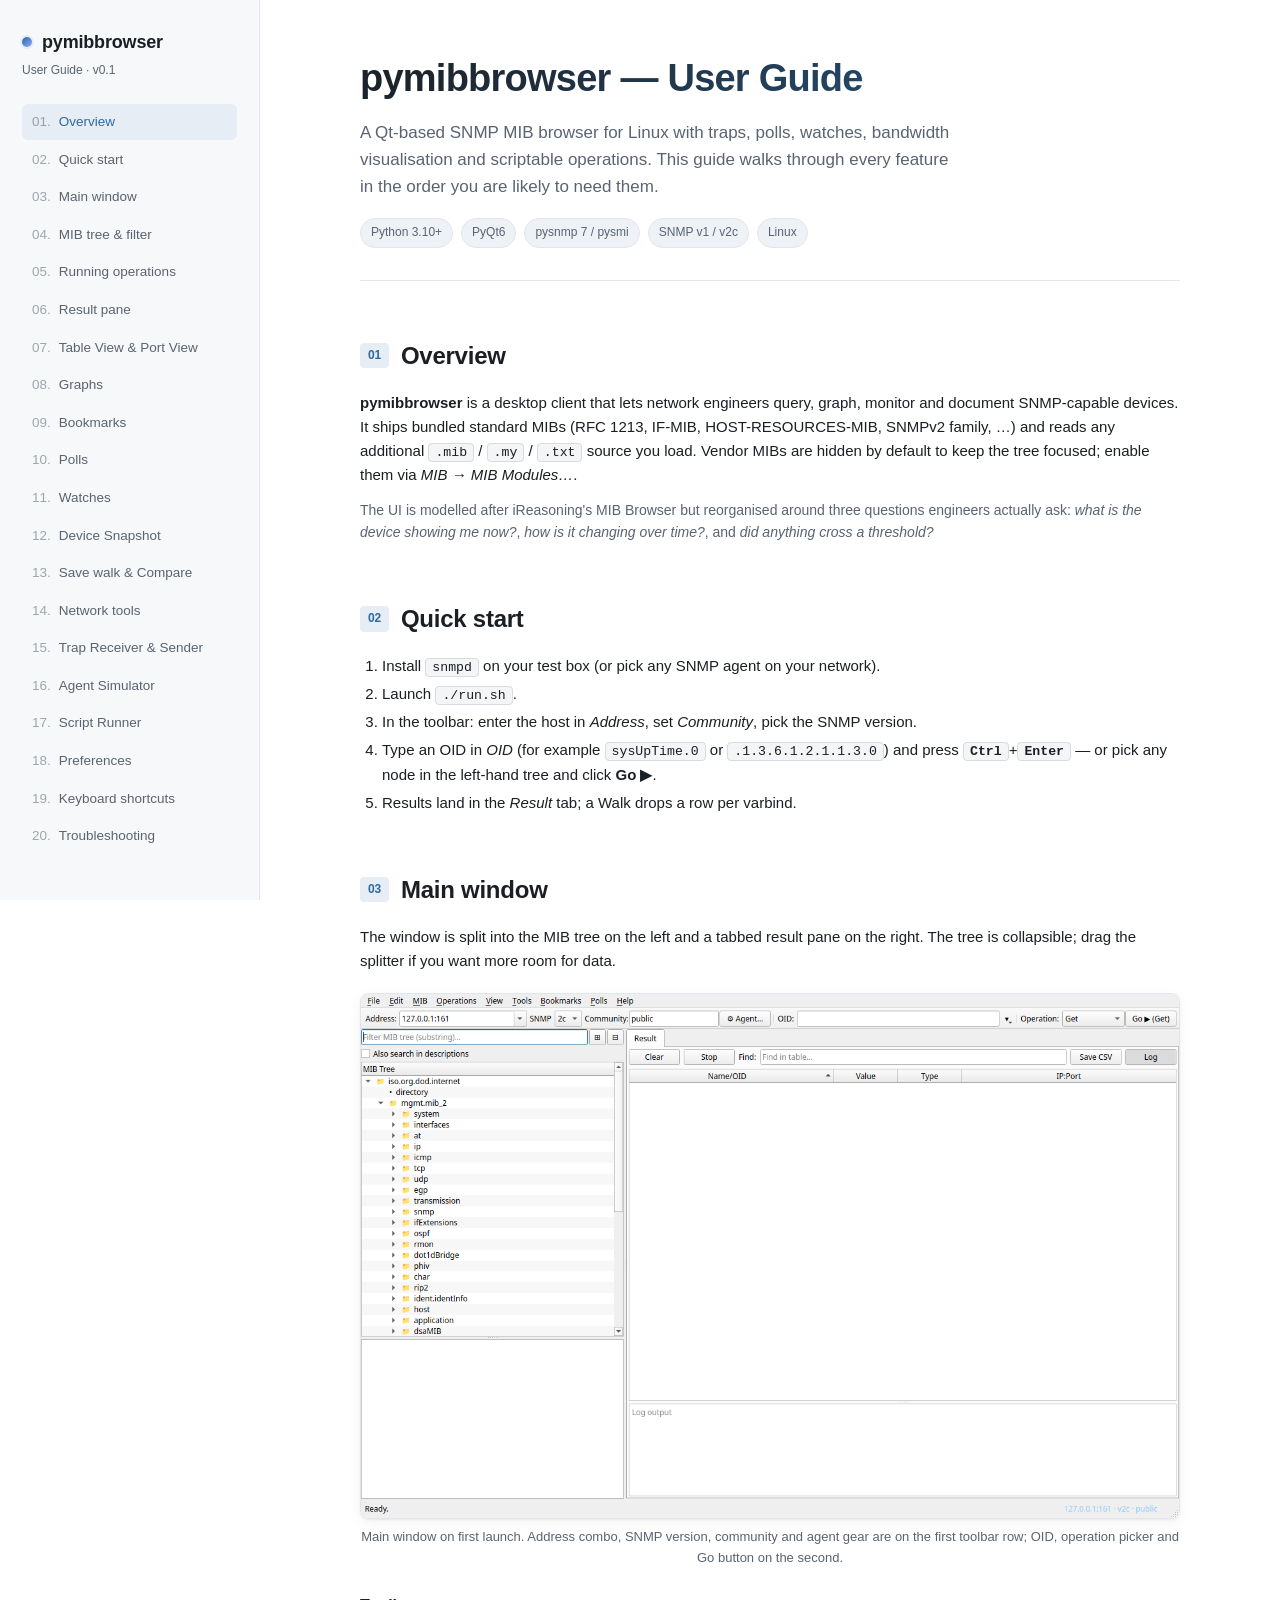
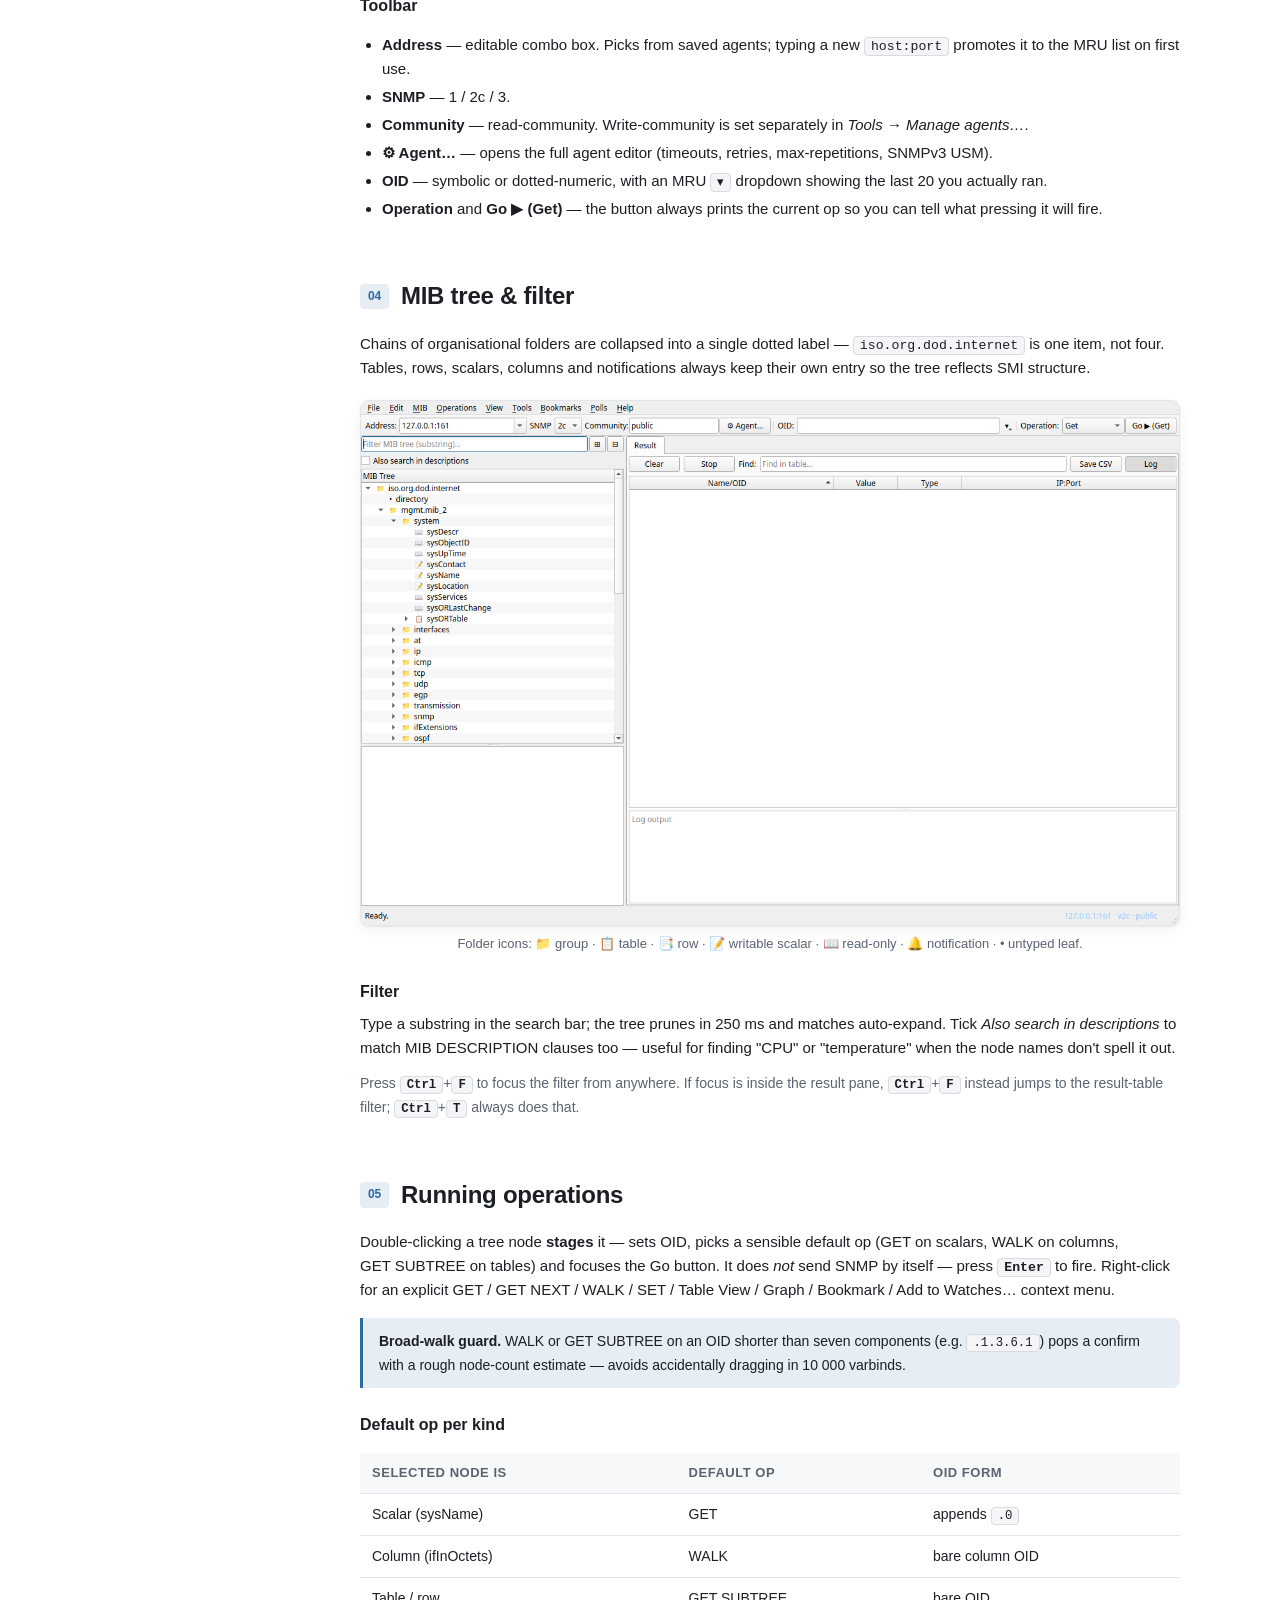
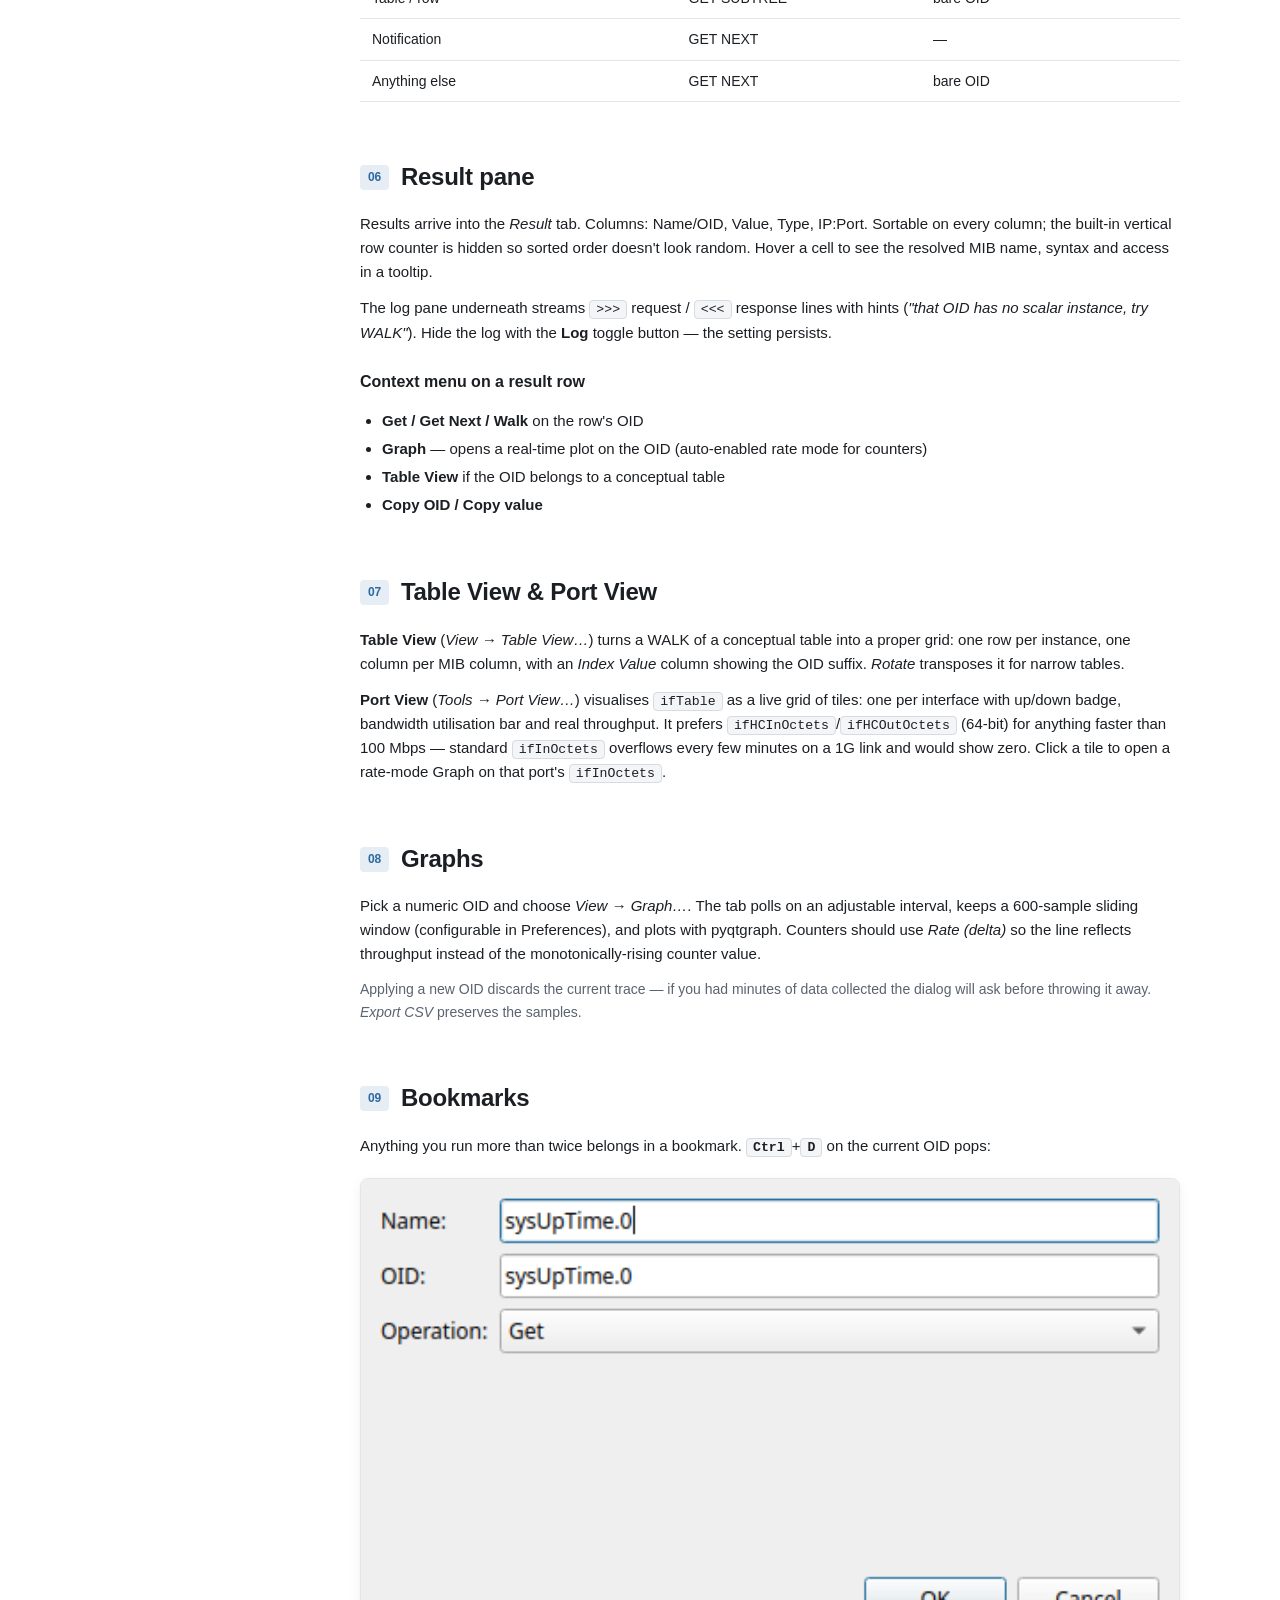
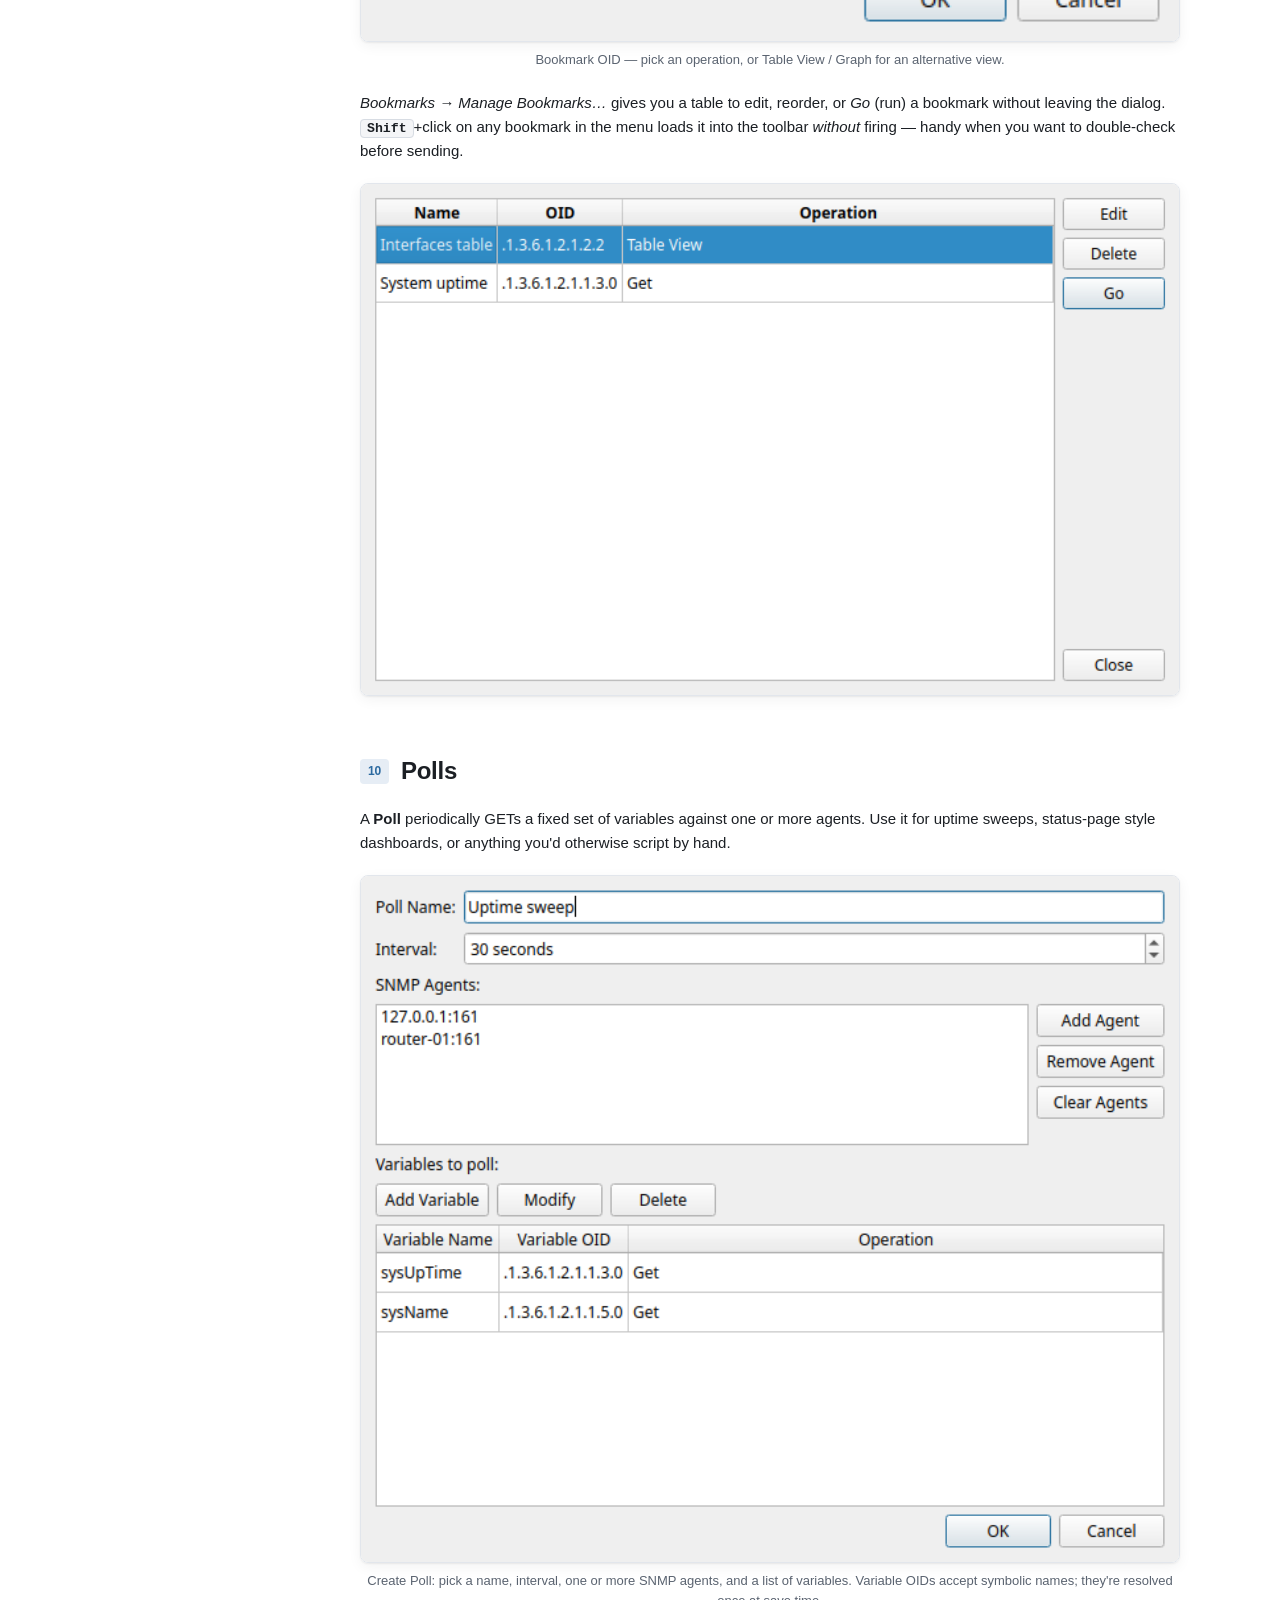
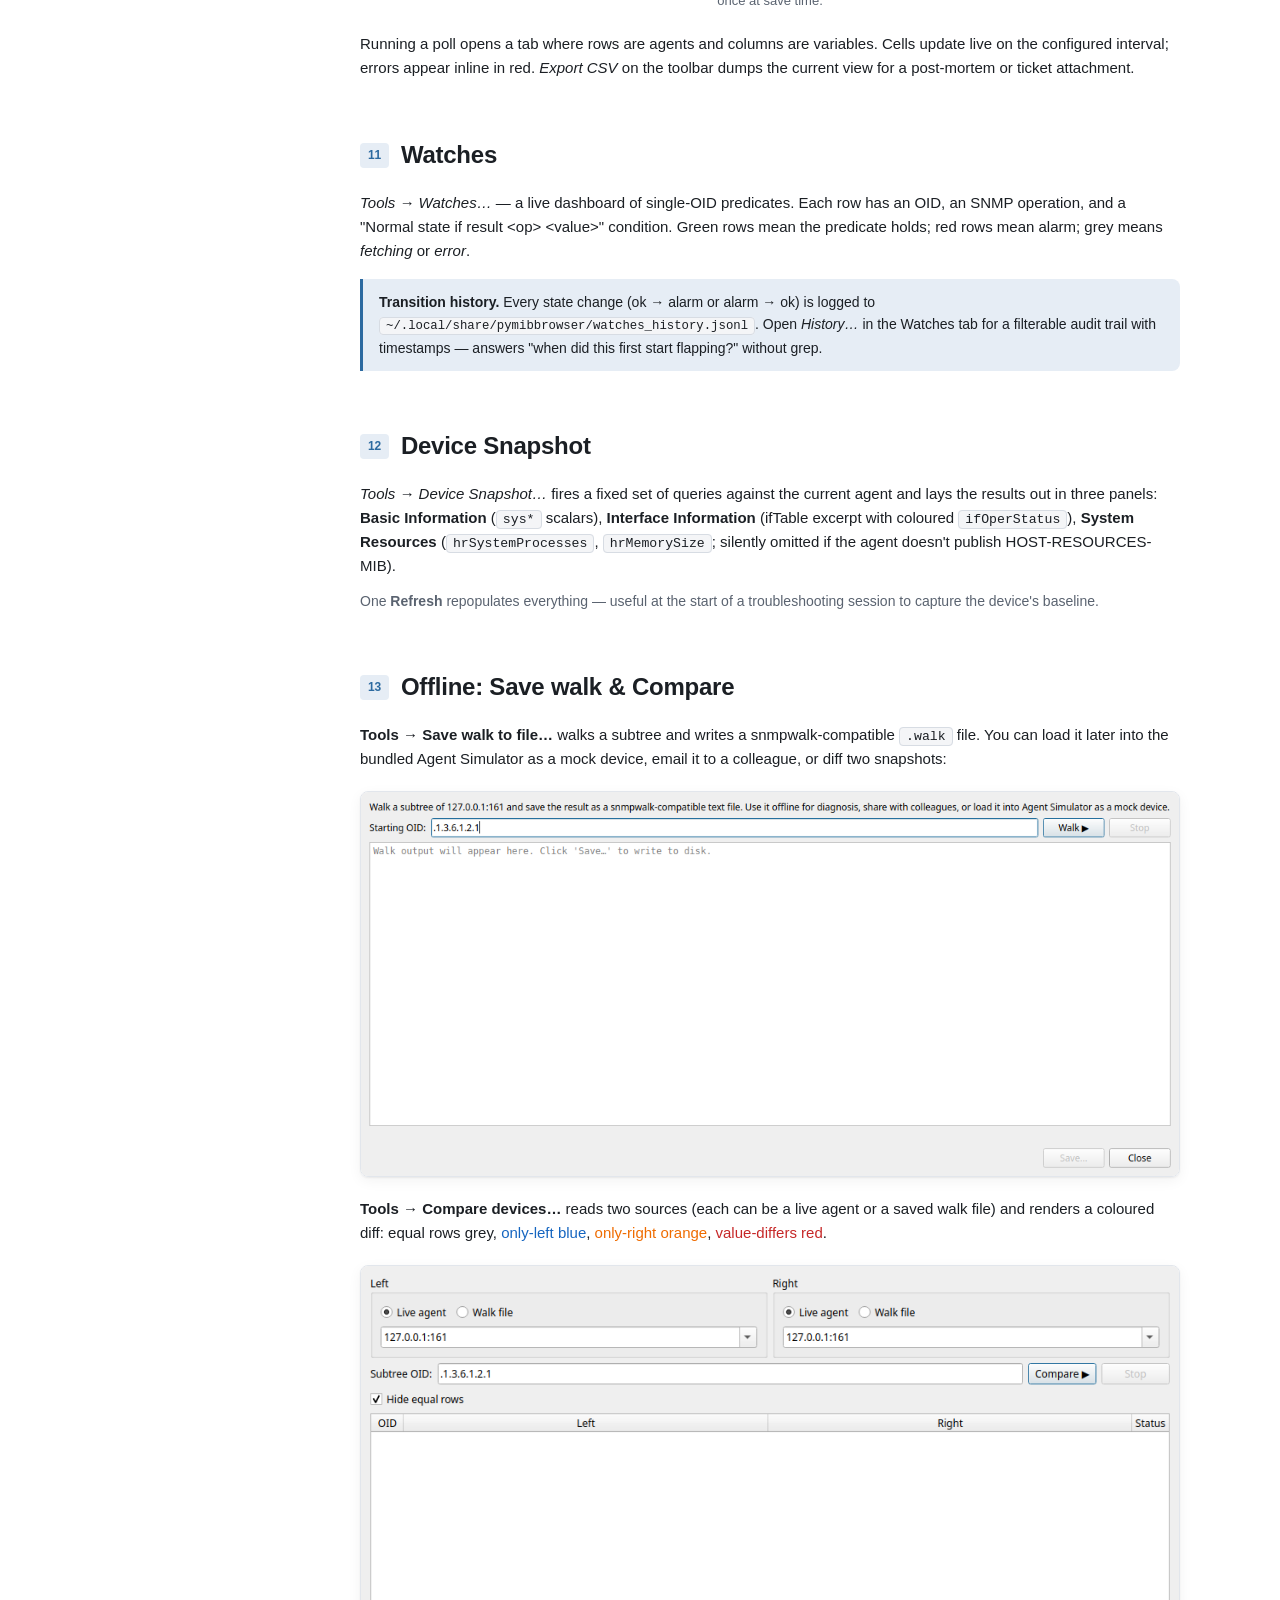
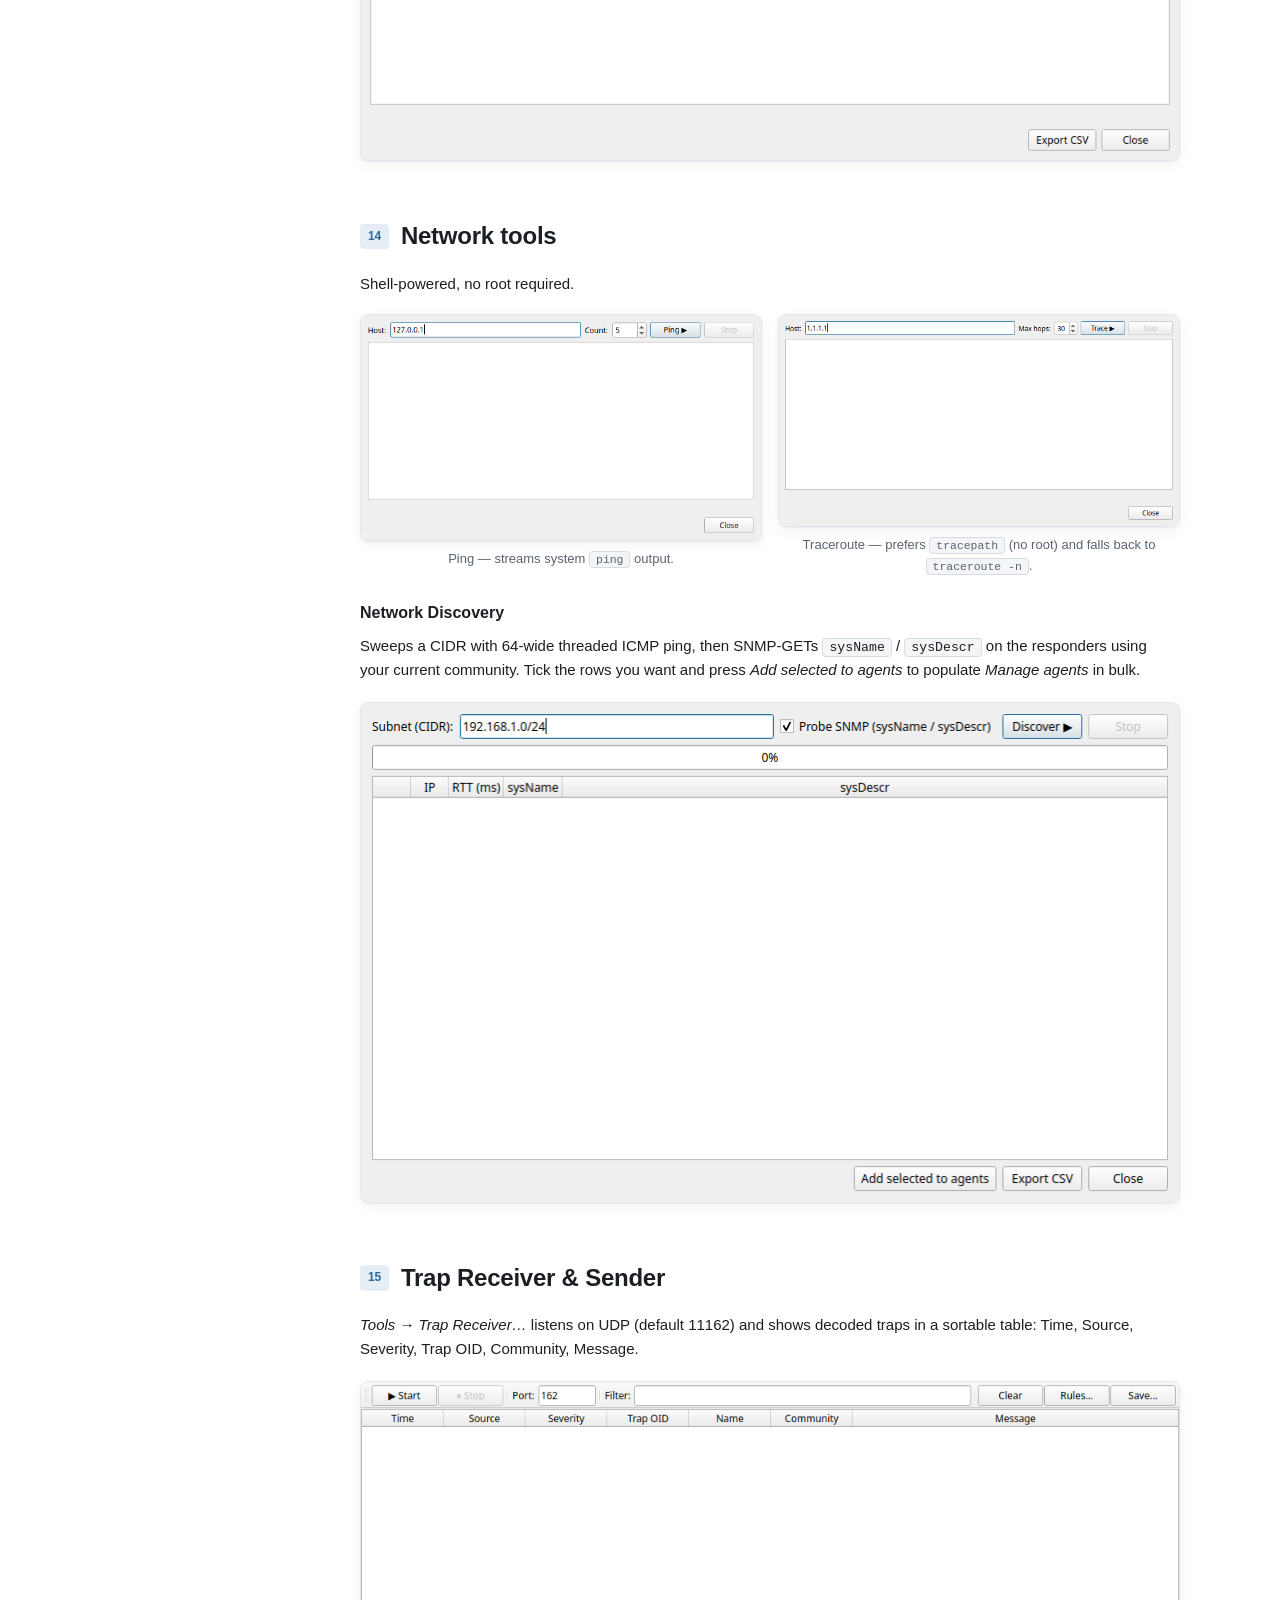
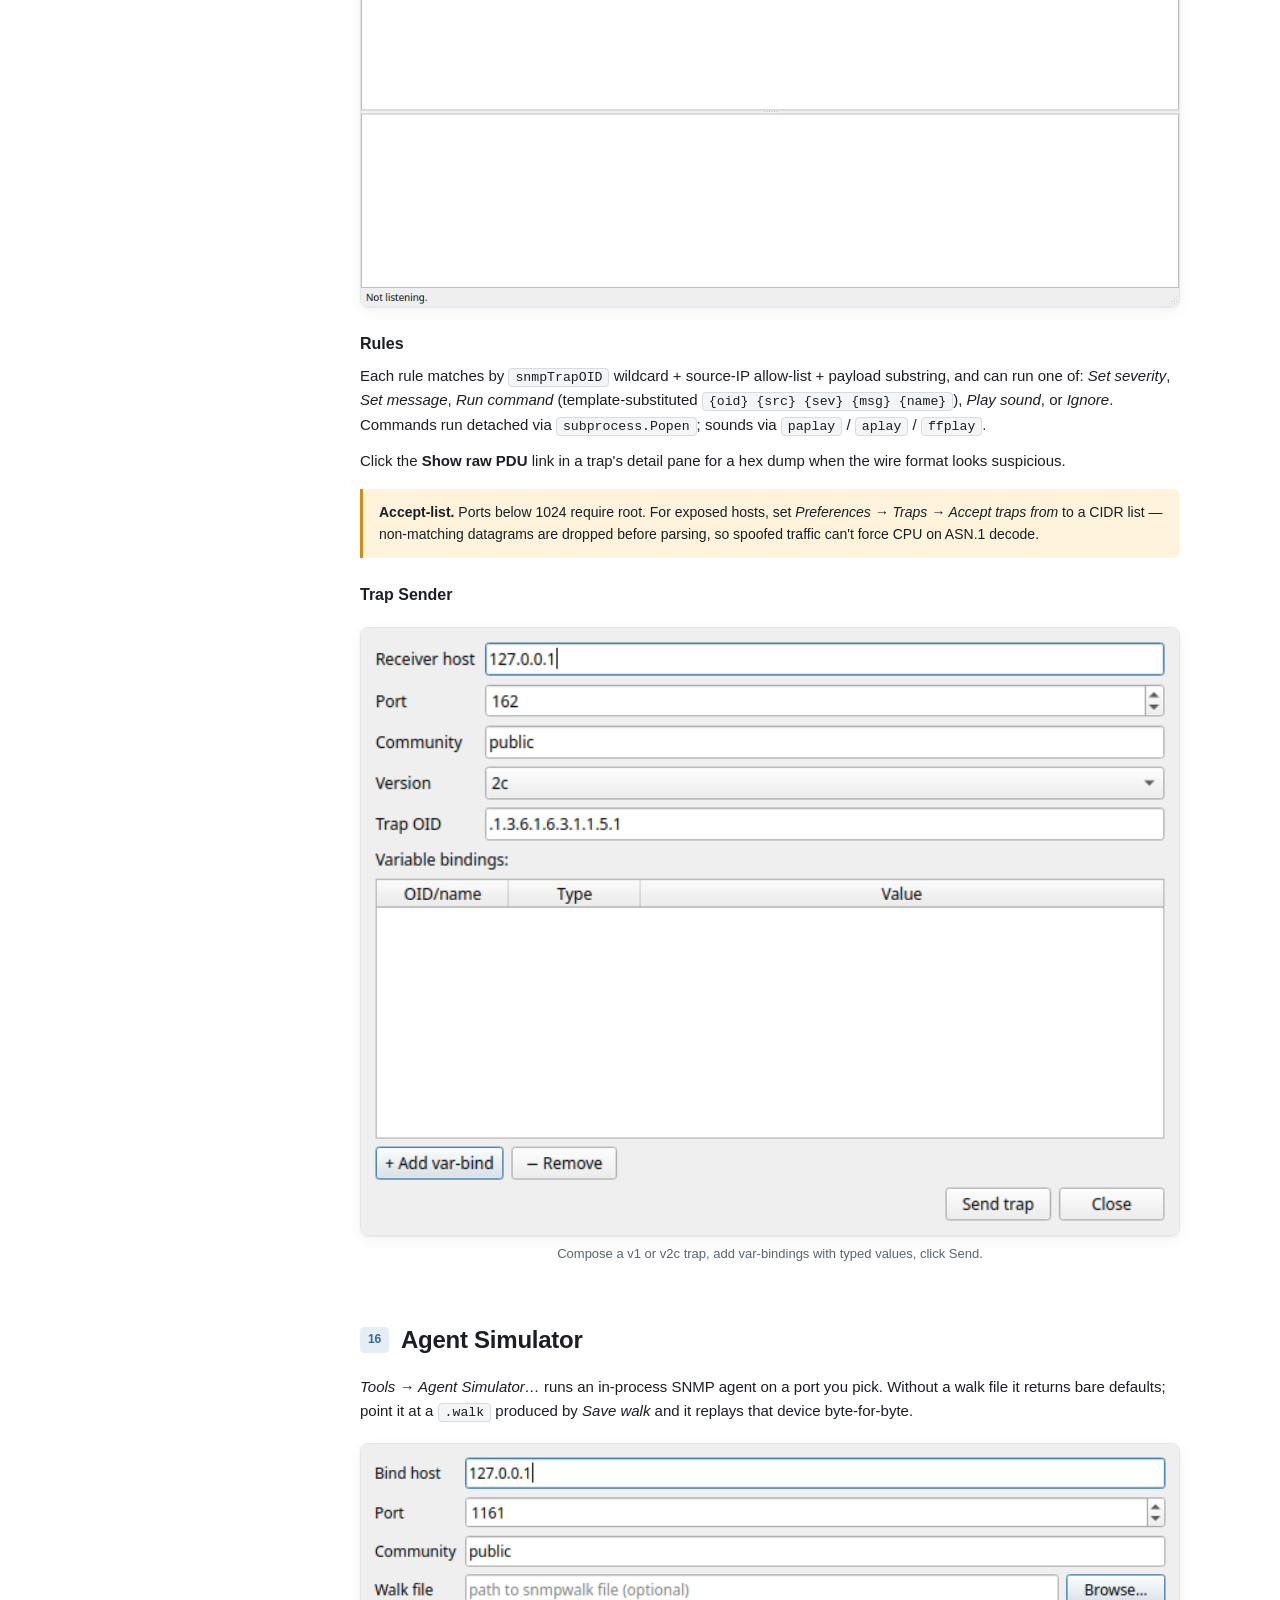
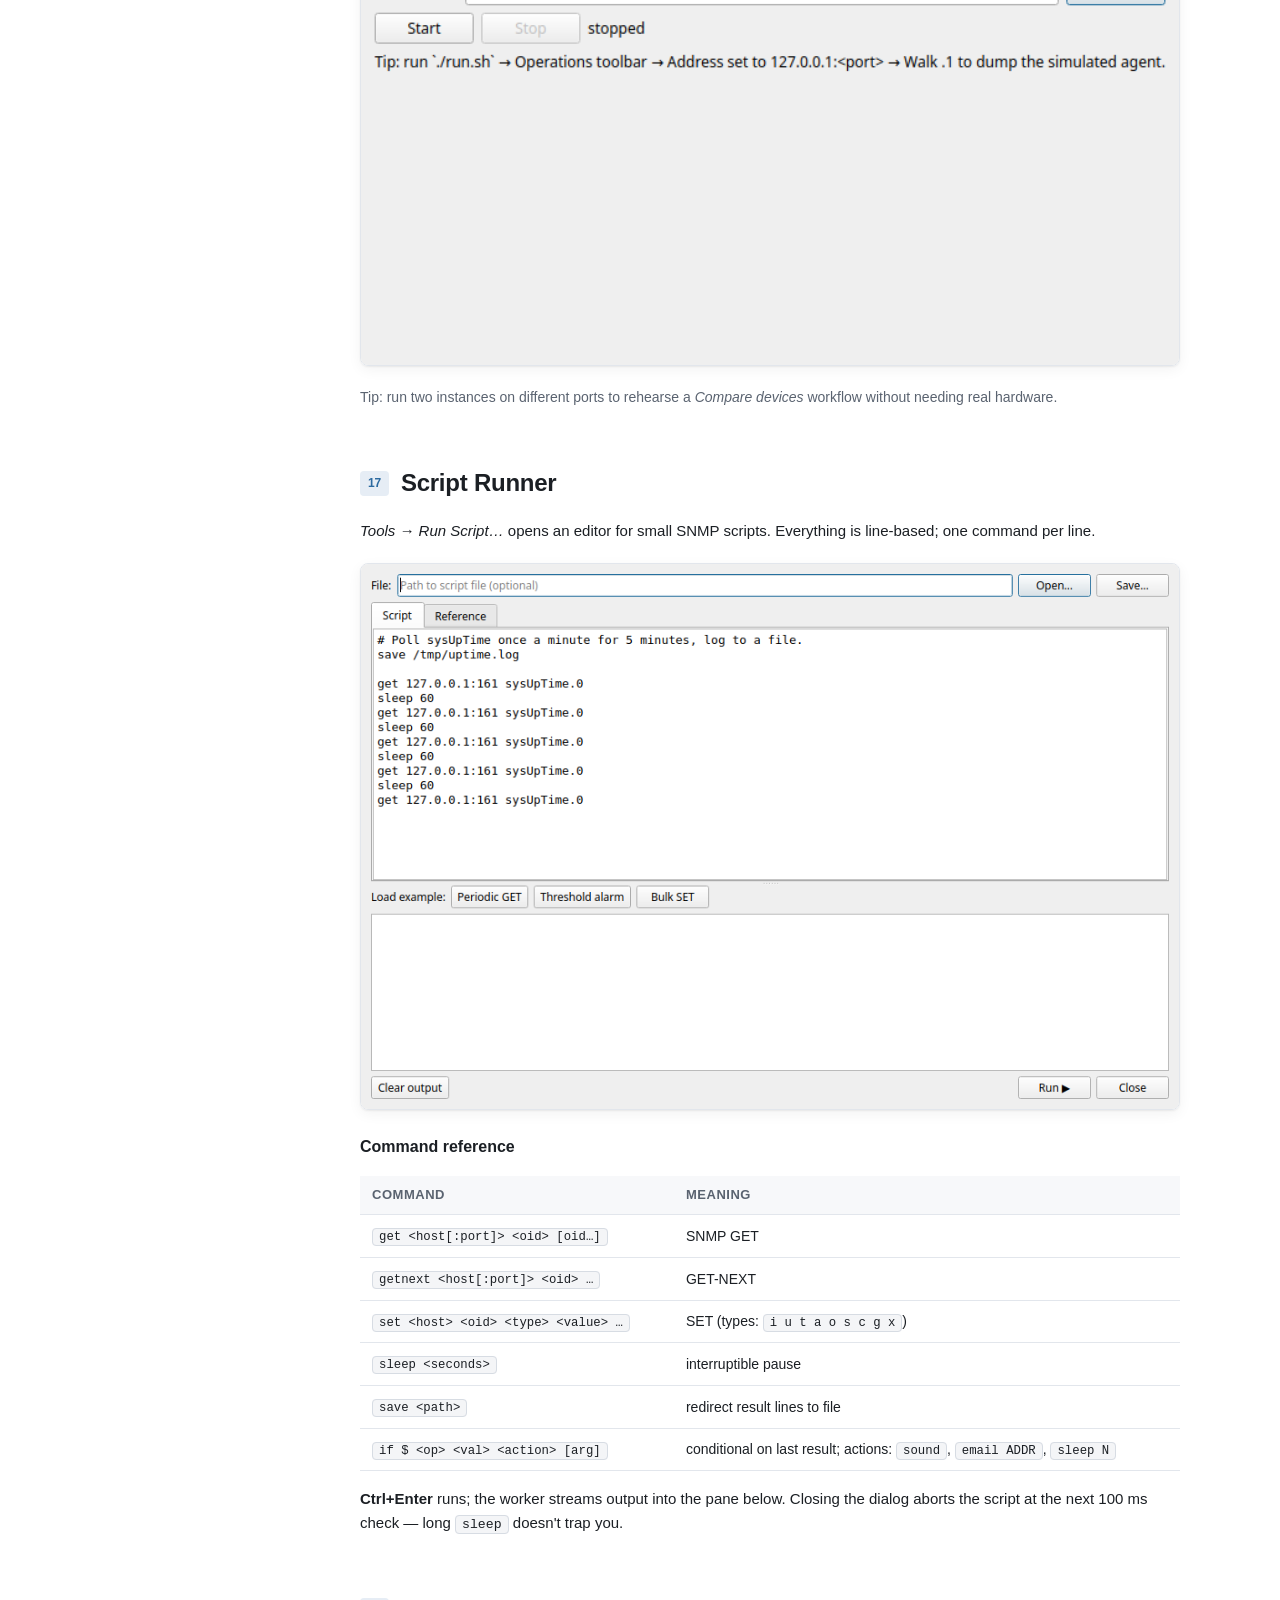
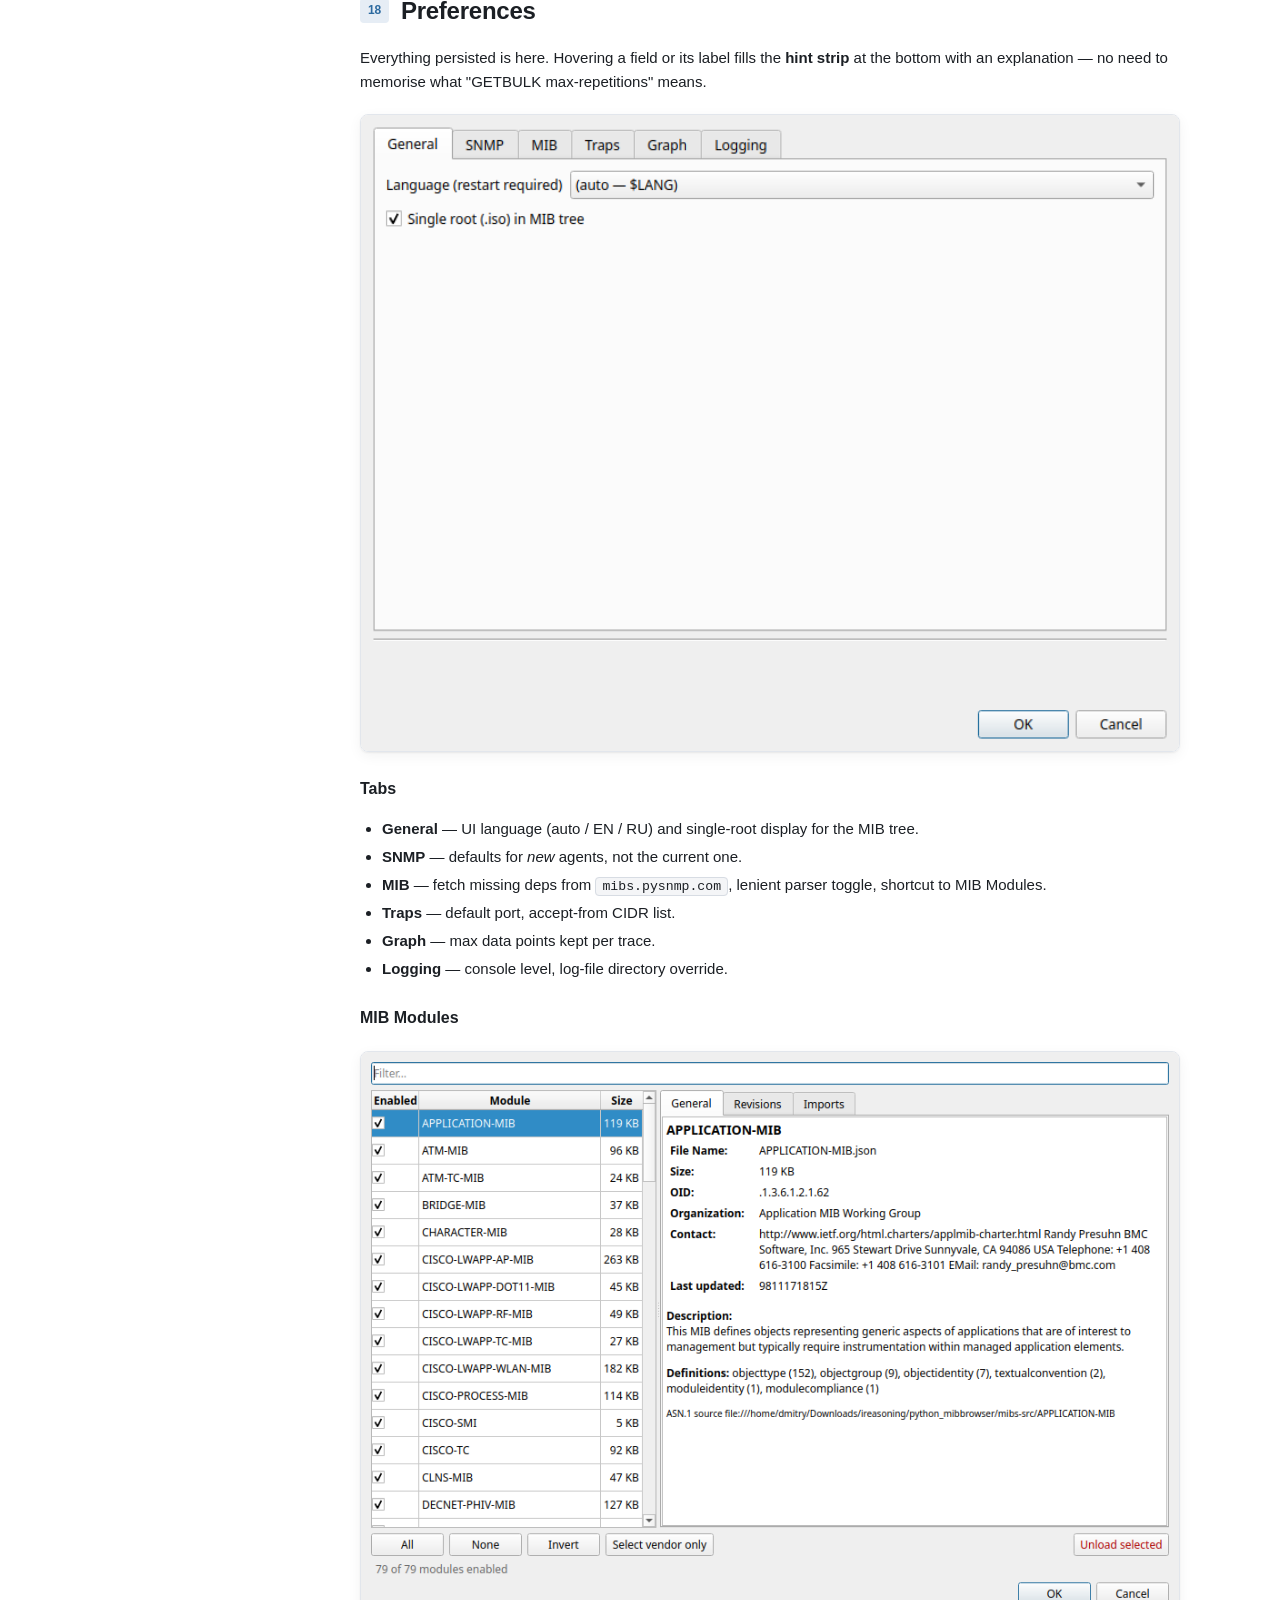
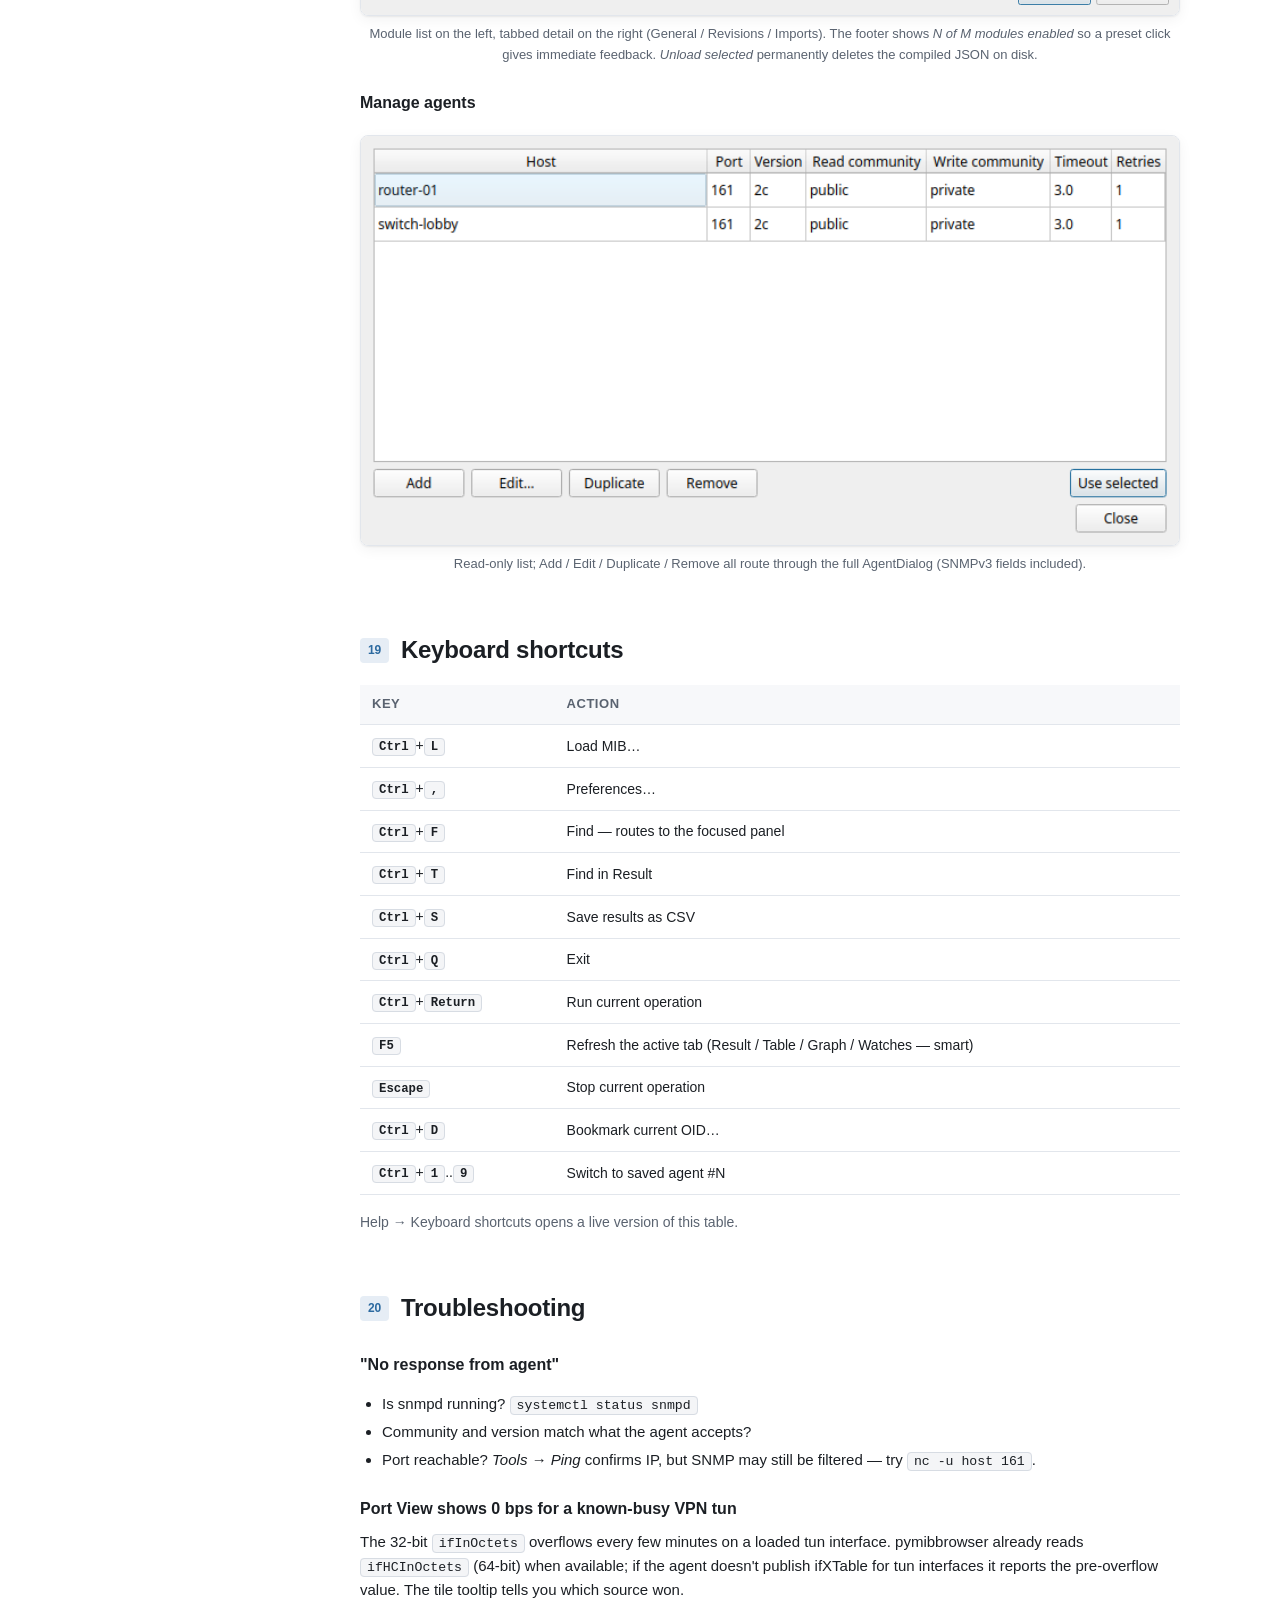
==== docs/guide/index.html @ 85155b5b "docs: HTML user guide with auto-captured screenshots A single-page guide at docs/guide/index.html co" ====
<!DOCTYPE html>
<html lang="en">
<head>
  <meta charset="utf-8">
  <meta name="viewport" content="width=device-width, initial-scale=1">
  <title>pymibbrowser — User Guide</title>
  <link rel="stylesheet" href="style.css">
</head>
<body>
<div class="layout">

<aside class="nav">
  <div class="brand"><span class="dot"></span> pymibbrowser</div>
  <div class="version">User Guide · v0.1</div>
  <ol>
    <li><a href="#overview">Overview</a></li>
    <li><a href="#quickstart">Quick start</a></li>
    <li><a href="#mainwindow">Main window</a></li>
    <li><a href="#mibtree">MIB tree &amp; filter</a></li>
    <li><a href="#operations">Running operations</a></li>
    <li><a href="#result">Result pane</a></li>
    <li><a href="#tableview">Table View &amp; Port View</a></li>
    <li><a href="#graph">Graphs</a></li>
    <li><a href="#bookmarks">Bookmarks</a></li>
    <li><a href="#polls">Polls</a></li>
    <li><a href="#watches">Watches</a></li>
    <li><a href="#snapshot">Device Snapshot</a></li>
    <li><a href="#offline">Save walk &amp; Compare</a></li>
    <li><a href="#network">Network tools</a></li>
    <li><a href="#traps">Trap Receiver &amp; Sender</a></li>
    <li><a href="#simulator">Agent Simulator</a></li>
    <li><a href="#scripts">Script Runner</a></li>
    <li><a href="#prefs">Preferences</a></li>
    <li><a href="#shortcuts">Keyboard shortcuts</a></li>
    <li><a href="#troubleshooting">Troubleshooting</a></li>
  </ol>
</aside>

<main>

<header class="hero">
  <h1>pymibbrowser — User Guide</h1>
  <p class="lead">
    A Qt-based SNMP MIB browser for Linux with traps, polls, watches,
    bandwidth visualisation and scriptable operations. This guide walks
    through every feature in the order you are likely to need them.
  </p>
  <div class="badges">
    <span class="badge">Python 3.10+</span>
    <span class="badge">PyQt6</span>
    <span class="badge">pysnmp 7 / pysmi</span>
    <span class="badge">SNMP v1 / v2c</span>
    <span class="badge">Linux</span>
  </div>
</header>

<!-- ================================================================= -->
<section id="overview">
  <h2><span class="num">01</span> Overview</h2>
  <p>
    <strong>pymibbrowser</strong> is a desktop client that lets network
    engineers query, graph, monitor and document SNMP-capable devices.
    It ships bundled standard MIBs (RFC 1213, IF-MIB, HOST-RESOURCES-MIB,
    SNMPv2 family, &hellip;) and reads any additional
    <code>.mib</code> / <code>.my</code> / <code>.txt</code> source you
    load. Vendor MIBs are hidden by default to keep the tree focused;
    enable them via <em>MIB → MIB Modules&hellip;</em>.
  </p>
  <p class="note">
    The UI is modelled after iReasoning's MIB Browser but reorganised
    around three questions engineers actually ask: <em>what is the
    device showing me now?</em>, <em>how is it changing over time?</em>,
    and <em>did anything cross a threshold?</em>
  </p>
</section>

<!-- ================================================================= -->
<section id="quickstart">
  <h2><span class="num">02</span> Quick start</h2>
  <ol class="steps">
    <li>Install <code>snmpd</code> on your test box (or pick any SNMP
        agent on your network).</li>
    <li>Launch <code>./run.sh</code>.</li>
    <li>In the toolbar: enter the host in <em>Address</em>, set
        <em>Community</em>, pick the SNMP version.</li>
    <li>Type an OID in <em>OID</em> (for example
        <code>sysUpTime.0</code> or <code>.1.3.6.1.2.1.1.3.0</code>)
        and press <kbd>Ctrl</kbd>+<kbd>Enter</kbd> — or pick any node
        in the left-hand tree and click <strong>Go&nbsp;▶</strong>.</li>
    <li>Results land in the <em>Result</em> tab; a Walk drops a row
        per varbind.</li>
  </ol>
</section>

<!-- ================================================================= -->
<section id="mainwindow">
  <h2><span class="num">03</span> Main window</h2>
  <p>
    The window is split into the MIB tree on the left and a tabbed
    result pane on the right. The tree is collapsible; drag the
    splitter if you want more room for data.
  </p>
  <figure>
    <img src="screenshots/main_window.png"
         alt="Main window with toolbar, MIB tree, and result tab">
    <figcaption>Main window on first launch. Address combo, SNMP
      version, community and agent gear are on the first toolbar row;
      OID, operation picker and Go button on the second.</figcaption>
  </figure>
  <h3>Toolbar</h3>
  <ul>
    <li><strong>Address</strong> — editable combo box. Picks from
      saved agents; typing a new <code>host:port</code> promotes it to
      the MRU list on first use.</li>
    <li><strong>SNMP</strong> — 1 / 2c / 3.</li>
    <li><strong>Community</strong> — read-community. Write-community
      is set separately in <em>Tools → Manage agents&hellip;</em>.</li>
    <li><strong>⚙&nbsp;Agent&hellip;</strong> — opens the full agent
      editor (timeouts, retries, max-repetitions, SNMPv3 USM).</li>
    <li><strong>OID</strong> — symbolic or dotted-numeric, with an
      MRU <code>▾</code> dropdown showing the last 20 you actually
      ran.</li>
    <li><strong>Operation</strong> and <strong>Go&nbsp;▶&nbsp;(Get)</strong> —
      the button always prints the current op so you can tell what
      pressing it will fire.</li>
  </ul>
</section>

<!-- ================================================================= -->
<section id="mibtree">
  <h2><span class="num">04</span> MIB tree &amp; filter</h2>
  <p>
    Chains of organisational folders are collapsed into a single
    dotted label — <code>iso.org.dod.internet</code> is one item, not
    four. Tables, rows, scalars, columns and notifications always keep
    their own entry so the tree reflects SMI structure.
  </p>
  <figure>
    <img src="screenshots/main_window_expanded.png"
         alt="MIB tree expanded to the system subtree">
    <figcaption>Folder icons: 📁 group · 📋 table · 📑 row ·
      📝 writable scalar · 📖 read-only · 🔔 notification ·
      • untyped leaf.</figcaption>
  </figure>
  <h3>Filter</h3>
  <p>
    Type a substring in the search bar; the tree prunes in 250&nbsp;ms
    and matches auto-expand. Tick <em>Also search in descriptions</em>
    to match MIB DESCRIPTION clauses too — useful for finding "CPU" or
    "temperature" when the node names don't spell it out.
  </p>
  <p class="note">
    Press <kbd>Ctrl</kbd>+<kbd>F</kbd> to focus the filter from
    anywhere. If focus is inside the result pane, <kbd>Ctrl</kbd>+<kbd>F</kbd>
    instead jumps to the result-table filter; <kbd>Ctrl</kbd>+<kbd>T</kbd>
    always does that.
  </p>
</section>

<!-- ================================================================= -->
<section id="operations">
  <h2><span class="num">05</span> Running operations</h2>
  <p>
    Double-clicking a tree node <strong>stages</strong> it — sets OID,
    picks a sensible default op (GET on scalars, WALK on columns,
    GET&nbsp;SUBTREE on tables) and focuses the Go button. It does
    <em>not</em> send SNMP by itself — press <kbd>Enter</kbd> to fire.
    Right-click for an explicit GET / GET NEXT / WALK / SET / Table
    View / Graph / Bookmark / Add to Watches&hellip; context menu.
  </p>
  <div class="callout">
    <strong>Broad-walk guard.</strong> WALK or GET SUBTREE on an OID
    shorter than seven components (e.g. <code>.1.3.6.1</code>) pops a
    confirm with a rough node-count estimate — avoids accidentally
    dragging in 10&nbsp;000 varbinds.
  </div>
  <h3>Default op per kind</h3>
  <table>
    <tr><th>Selected node is</th><th>Default op</th><th>OID form</th></tr>
    <tr><td>Scalar (sysName)</td><td>GET</td><td>appends <code>.0</code></td></tr>
    <tr><td>Column (ifInOctets)</td><td>WALK</td><td>bare column OID</td></tr>
    <tr><td>Table / row</td><td>GET&nbsp;SUBTREE</td><td>bare OID</td></tr>
    <tr><td>Notification</td><td>GET&nbsp;NEXT</td><td>&mdash;</td></tr>
    <tr><td>Anything else</td><td>GET&nbsp;NEXT</td><td>bare OID</td></tr>
  </table>
</section>

<!-- ================================================================= -->
<section id="result">
  <h2><span class="num">06</span> Result pane</h2>
  <p>
    Results arrive into the <em>Result</em> tab. Columns: Name/OID,
    Value, Type, IP:Port. Sortable on every column; the built-in
    vertical row counter is hidden so sorted order doesn't look
    random. Hover a cell to see the resolved MIB name, syntax and
    access in a tooltip.
  </p>
  <p>
    The log pane underneath streams <code>&gt;&gt;&gt;</code> request /
    <code>&lt;&lt;&lt;</code> response lines with hints
    (<em>"that OID has no scalar instance, try WALK"</em>). Hide the
    log with the <strong>Log</strong> toggle button — the setting
    persists.
  </p>
  <h3>Context menu on a result row</h3>
  <ul>
    <li><strong>Get / Get Next / Walk</strong> on the row's OID</li>
    <li><strong>Graph</strong> — opens a real-time plot on the OID
      (auto-enabled rate mode for counters)</li>
    <li><strong>Table View</strong> if the OID belongs to a conceptual
      table</li>
    <li><strong>Copy OID / Copy value</strong></li>
  </ul>
</section>

<!-- ================================================================= -->
<section id="tableview">
  <h2><span class="num">07</span> Table View &amp; Port View</h2>
  <p>
    <strong>Table View</strong> (<em>View → Table View…</em>) turns a
    WALK of a conceptual table into a proper grid: one row per
    instance, one column per MIB column, with an <em>Index Value</em>
    column showing the OID suffix. <em>Rotate</em> transposes it for
    narrow tables.
  </p>
  <p>
    <strong>Port View</strong> (<em>Tools → Port View…</em>) visualises
    <code>ifTable</code> as a live grid of tiles: one per interface
    with up/down badge, bandwidth utilisation bar and real throughput.
    It prefers <code>ifHCInOctets</code>/<code>ifHCOutOctets</code>
    (64-bit) for anything faster than 100 Mbps — standard
    <code>ifInOctets</code> overflows every few minutes on a 1G link
    and would show zero. Click a tile to open a rate-mode Graph on that
    port's <code>ifInOctets</code>.
  </p>
</section>

<!-- ================================================================= -->
<section id="graph">
  <h2><span class="num">08</span> Graphs</h2>
  <p>
    Pick a numeric OID and choose <em>View → Graph…</em>. The tab
    polls on an adjustable interval, keeps a 600-sample sliding
    window (configurable in Preferences), and plots with pyqtgraph.
    Counters should use <em>Rate (delta)</em> so the line reflects
    throughput instead of the monotonically-rising counter value.
  </p>
  <p class="note">
    Applying a new OID discards the current trace — if you had
    minutes of data collected the dialog will ask before throwing it
    away. <em>Export CSV</em> preserves the samples.
  </p>
</section>

<!-- ================================================================= -->
<section id="bookmarks">
  <h2><span class="num">09</span> Bookmarks</h2>
  <p>
    Anything you run more than twice belongs in a bookmark.
    <kbd>Ctrl</kbd>+<kbd>D</kbd> on the current OID pops:
  </p>
  <figure>
    <img src="screenshots/bookmark_dialog.png"
         alt="Bookmark OID dialog with Name, OID, Operation fields">
    <figcaption>Bookmark OID — pick an operation, or Table View /
      Graph for an alternative view.</figcaption>
  </figure>
  <p>
    <em>Bookmarks → Manage Bookmarks…</em> gives you a table to edit,
    reorder, or <em>Go</em> (run) a bookmark without leaving the
    dialog. <kbd>Shift</kbd>+click on any bookmark in the menu loads
    it into the toolbar <em>without</em> firing — handy when you want
    to double-check before sending.
  </p>
  <figure>
    <img src="screenshots/manage_bookmarks.png"
         alt="Manage Bookmarks table with Edit/Delete/Go/Close">
  </figure>
</section>

<!-- ================================================================= -->
<section id="polls">
  <h2><span class="num">10</span> Polls</h2>
  <p>
    A <strong>Poll</strong> periodically GETs a fixed set of variables
    against one or more agents. Use it for uptime sweeps, status-page
    style dashboards, or anything you'd otherwise script by hand.
  </p>
  <figure>
    <img src="screenshots/create_poll.png"
         alt="Create Poll dialog">
    <figcaption>Create Poll: pick a name, interval, one or more SNMP
      agents, and a list of variables. Variable OIDs accept symbolic
      names; they're resolved once at save time.</figcaption>
  </figure>
  <p>
    Running a poll opens a tab where rows are agents and columns are
    variables. Cells update live on the configured interval; errors
    appear inline in red. <em>Export CSV</em> on the toolbar dumps
    the current view for a post-mortem or ticket attachment.
  </p>
</section>

<!-- ================================================================= -->
<section id="watches">
  <h2><span class="num">11</span> Watches</h2>
  <p>
    <em>Tools → Watches…</em> — a live dashboard of single-OID
    predicates. Each row has an OID, an SNMP operation, and a
    "Normal state if result &lt;op&gt; &lt;value&gt;" condition.
    Green rows mean the predicate holds; red rows mean alarm; grey
    means <em>fetching</em> or <em>error</em>.
  </p>
  <div class="callout">
    <strong>Transition history.</strong> Every state change
    (ok&nbsp;→&nbsp;alarm or alarm&nbsp;→&nbsp;ok) is logged to
    <code>~/.local/share/pymibbrowser/watches_history.jsonl</code>.
    Open <em>History…</em> in the Watches tab for a filterable audit
    trail with timestamps — answers "when did this first start
    flapping?" without grep.
  </div>
</section>

<!-- ================================================================= -->
<section id="snapshot">
  <h2><span class="num">12</span> Device Snapshot</h2>
  <p>
    <em>Tools → Device Snapshot…</em> fires a fixed set of
    queries against the current agent and lays the results out in
    three panels: <strong>Basic Information</strong> (<code>sys*</code>
    scalars), <strong>Interface Information</strong> (ifTable excerpt
    with coloured <code>ifOperStatus</code>), <strong>System
    Resources</strong> (<code>hrSystemProcesses</code>,
    <code>hrMemorySize</code>; silently omitted if the agent doesn't
    publish HOST-RESOURCES-MIB).
  </p>
  <p class="note">
    One <strong>Refresh</strong> repopulates everything — useful at
    the start of a troubleshooting session to capture the device's
    baseline.
  </p>
</section>

<!-- ================================================================= -->
<section id="offline">
  <h2><span class="num">13</span> Offline: Save walk &amp; Compare</h2>
  <p>
    <strong>Tools → Save walk to file…</strong> walks a subtree and
    writes a snmpwalk-compatible <code>.walk</code> file. You can
    load it later into the bundled Agent Simulator as a mock device,
    email it to a colleague, or diff two snapshots:
  </p>
  <figure>
    <img src="screenshots/save_walk.png"
         alt="Save walk to file dialog">
  </figure>
  <p>
    <strong>Tools → Compare devices…</strong> reads two sources (each
    can be a live agent or a saved walk file) and renders a coloured
    diff: equal rows grey, <span style="color:#1565c0">only-left blue</span>,
    <span style="color:#ef6c00">only-right orange</span>,
    <span style="color:#c62828">value-differs red</span>.
  </p>
  <figure>
    <img src="screenshots/compare_devices.png"
         alt="Compare devices dialog">
  </figure>
</section>

<!-- ================================================================= -->
<section id="network">
  <h2><span class="num">14</span> Network tools</h2>
  <p>Shell-powered, no root required.</p>
  <div class="grid-two">
    <figure>
      <img src="screenshots/ping.png" alt="Ping dialog">
      <figcaption>Ping — streams system <code>ping</code> output.</figcaption>
    </figure>
    <figure>
      <img src="screenshots/traceroute.png" alt="Traceroute dialog">
      <figcaption>Traceroute — prefers <code>tracepath</code> (no root)
        and falls back to <code>traceroute -n</code>.</figcaption>
    </figure>
  </div>
  <h3>Network Discovery</h3>
  <p>
    Sweeps a CIDR with 64-wide threaded ICMP ping, then SNMP-GETs
    <code>sysName</code> / <code>sysDescr</code> on the responders
    using your current community. Tick the rows you want and press
    <em>Add selected to agents</em> to populate <em>Manage agents</em>
    in bulk.
  </p>
  <figure>
    <img src="screenshots/network_discovery.png"
         alt="Network Discovery dialog with live table">
  </figure>
</section>

<!-- ================================================================= -->
<section id="traps">
  <h2><span class="num">15</span> Trap Receiver &amp; Sender</h2>
  <p>
    <em>Tools → Trap Receiver…</em> listens on UDP (default 11162)
    and shows decoded traps in a sortable table: Time, Source,
    Severity, Trap OID, Community, Message.
  </p>
  <figure>
    <img src="screenshots/trap_receiver.png"
         alt="Trap Receiver window">
  </figure>
  <h3>Rules</h3>
  <p>
    Each rule matches by <code>snmpTrapOID</code> wildcard + source-IP
    allow-list + payload substring, and can run one of:
    <em>Set severity</em>, <em>Set message</em>,
    <em>Run command</em> (template-substituted
    <code>{oid}&nbsp;{src}&nbsp;{sev}&nbsp;{msg}&nbsp;{name}</code>),
    <em>Play sound</em>, or <em>Ignore</em>. Commands run detached
    via <code>subprocess.Popen</code>; sounds via
    <code>paplay</code> / <code>aplay</code> / <code>ffplay</code>.
  </p>
  <p>
    Click the <strong>Show raw PDU</strong> link in a trap's detail
    pane for a hex dump when the wire format looks suspicious.
  </p>
  <div class="callout warn">
    <strong>Accept-list.</strong> Ports below 1024 require root.
    For exposed hosts, set <em>Preferences → Traps → Accept traps
    from</em> to a CIDR list — non-matching datagrams are dropped
    before parsing, so spoofed traffic can't force CPU on ASN.1
    decode.
  </div>
  <h3>Trap Sender</h3>
  <figure>
    <img src="screenshots/trap_sender.png" alt="Trap Sender dialog">
    <figcaption>Compose a v1 or v2c trap, add var-bindings with typed
      values, click Send.</figcaption>
  </figure>
</section>

<!-- ================================================================= -->
<section id="simulator">
  <h2><span class="num">16</span> Agent Simulator</h2>
  <p>
    <em>Tools → Agent Simulator…</em> runs an in-process SNMP agent on
    a port you pick. Without a walk file it returns bare defaults;
    point it at a <code>.walk</code> produced by <em>Save walk</em> and
    it replays that device byte-for-byte.
  </p>
  <figure>
    <img src="screenshots/agent_simulator.png"
         alt="Agent Simulator dialog">
  </figure>
  <p class="note">
    Tip: run two instances on different ports to rehearse a
    <em>Compare devices</em> workflow without needing real hardware.
  </p>
</section>

<!-- ================================================================= -->
<section id="scripts">
  <h2><span class="num">17</span> Script Runner</h2>
  <p>
    <em>Tools → Run Script…</em> opens an editor for small SNMP
    scripts. Everything is line-based; one command per line.
  </p>
  <figure>
    <img src="screenshots/script_runner.png"
         alt="Script Runner dialog with the Periodic GET example">
  </figure>
  <h3>Command reference</h3>
  <table>
    <tr><th>Command</th><th>Meaning</th></tr>
    <tr><td><code>get &lt;host[:port]&gt; &lt;oid&gt; [oid…]</code></td>
        <td>SNMP GET</td></tr>
    <tr><td><code>getnext &lt;host[:port]&gt; &lt;oid&gt; …</code></td>
        <td>GET-NEXT</td></tr>
    <tr><td><code>set &lt;host&gt; &lt;oid&gt; &lt;type&gt; &lt;value&gt; …</code></td>
        <td>SET (types: <code>i u t a o s c g x</code>)</td></tr>
    <tr><td><code>sleep &lt;seconds&gt;</code></td><td>interruptible pause</td></tr>
    <tr><td><code>save &lt;path&gt;</code></td><td>redirect result lines to file</td></tr>
    <tr><td><code>if $ &lt;op&gt; &lt;val&gt; &lt;action&gt; [arg]</code></td>
        <td>conditional on last result; actions: <code>sound</code>,
          <code>email ADDR</code>, <code>sleep N</code></td></tr>
  </table>
  <p><strong>Ctrl+Enter</strong> runs; the worker streams output into
    the pane below. Closing the dialog aborts the script at the next
    100&nbsp;ms check — long <code>sleep</code> doesn't trap you.</p>
</section>

<!-- ================================================================= -->
<section id="prefs">
  <h2><span class="num">18</span> Preferences</h2>
  <p>
    Everything persisted is here. Hovering a field or its label fills
    the <strong>hint strip</strong> at the bottom with an
    explanation — no need to memorise what "GETBULK max-repetitions"
    means.
  </p>
  <figure>
    <img src="screenshots/preferences_general.png"
         alt="Preferences — General">
  </figure>
  <h3>Tabs</h3>
  <ul>
    <li><strong>General</strong> — UI language (auto / EN / RU) and
      single-root display for the MIB tree.</li>
    <li><strong>SNMP</strong> — defaults for <em>new</em> agents,
      not the current one.</li>
    <li><strong>MIB</strong> — fetch missing deps from
      <code>mibs.pysnmp.com</code>, lenient parser toggle, shortcut
      to MIB Modules.</li>
    <li><strong>Traps</strong> — default port, accept-from CIDR list.</li>
    <li><strong>Graph</strong> — max data points kept per trace.</li>
    <li><strong>Logging</strong> — console level, log-file directory
      override.</li>
  </ul>
  <h3>MIB Modules</h3>
  <figure>
    <img src="screenshots/mib_modules.png" alt="MIB Modules dialog">
    <figcaption>Module list on the left, tabbed detail on the right
      (General / Revisions / Imports). The footer shows
      <em>N of M modules enabled</em> so a preset click gives
      immediate feedback. <em>Unload selected</em> permanently deletes
      the compiled JSON on disk.</figcaption>
  </figure>
  <h3>Manage agents</h3>
  <figure>
    <img src="screenshots/manage_agents.png"
         alt="Manage agents dialog">
    <figcaption>Read-only list; Add / Edit / Duplicate / Remove all
      route through the full AgentDialog (SNMPv3 fields
      included).</figcaption>
  </figure>
</section>

<!-- ================================================================= -->
<section id="shortcuts">
  <h2><span class="num">19</span> Keyboard shortcuts</h2>
  <table>
    <tr><th>Key</th><th>Action</th></tr>
    <tr><td><kbd>Ctrl</kbd>+<kbd>L</kbd></td><td>Load MIB…</td></tr>
    <tr><td><kbd>Ctrl</kbd>+<kbd>,</kbd></td><td>Preferences…</td></tr>
    <tr><td><kbd>Ctrl</kbd>+<kbd>F</kbd></td>
        <td>Find — routes to the focused panel</td></tr>
    <tr><td><kbd>Ctrl</kbd>+<kbd>T</kbd></td><td>Find in Result</td></tr>
    <tr><td><kbd>Ctrl</kbd>+<kbd>S</kbd></td><td>Save results as CSV</td></tr>
    <tr><td><kbd>Ctrl</kbd>+<kbd>Q</kbd></td><td>Exit</td></tr>
    <tr><td><kbd>Ctrl</kbd>+<kbd>Return</kbd></td>
        <td>Run current operation</td></tr>
    <tr><td><kbd>F5</kbd></td><td>Refresh the active tab
      (Result / Table / Graph / Watches — smart)</td></tr>
    <tr><td><kbd>Escape</kbd></td><td>Stop current operation</td></tr>
    <tr><td><kbd>Ctrl</kbd>+<kbd>D</kbd></td><td>Bookmark current OID…</td></tr>
    <tr><td><kbd>Ctrl</kbd>+<kbd>1</kbd>..<kbd>9</kbd></td>
        <td>Switch to saved agent #N</td></tr>
  </table>
  <p class="note">Help → Keyboard shortcuts opens a live version of
    this table.</p>
</section>

<!-- ================================================================= -->
<section id="troubleshooting">
  <h2><span class="num">20</span> Troubleshooting</h2>
  <h3>"No response from agent"</h3>
  <ul>
    <li>Is snmpd running? <code>systemctl status snmpd</code></li>
    <li>Community and version match what the agent accepts?</li>
    <li>Port reachable? <em>Tools → Ping</em> confirms IP, but SNMP
      may still be filtered — try <code>nc -u host 161</code>.</li>
  </ul>

  <h3>Port View shows 0 bps for a known-busy VPN tun</h3>
  <p>
    The 32-bit <code>ifInOctets</code> overflows every few minutes on
    a loaded tun interface. pymibbrowser already reads
    <code>ifHCInOctets</code> (64-bit) when available; if the agent
    doesn't publish ifXTable for tun interfaces it reports the
    pre-overflow value. The tile tooltip tells you which source won.
  </p>

  <h3>"Failed to parse trap"</h3>
  <p>
    Open the trap's detail pane and click <strong>Show raw PDU</strong>
    for a hex dump. File an issue with the dump and the sending
    device's model/firmware.
  </p>

  <h3>Logs</h3>
  <p>
    Full DEBUG-level log is always written to
    <code>~/.local/share/pymibbrowser/logs/pymibbrowser.log</code>
    (rotated at 1 MB, 5 backups). Override the directory in
    <em>Preferences → Logging</em>.
  </p>
</section>

<hr style="margin:56px 0;border:none;border-top:1px solid var(--border);">
<p class="note" style="text-align:center;">
  Found a bug or want to suggest a feature?
  Open an issue at
  <a href="https://github.com/Gehnmart/python_mibbrowser/issues">
    github.com/Gehnmart/python_mibbrowser</a>.
</p>

</main>
</div>

<script>
// Highlight the active section in the sidebar as the user scrolls.
(function() {
  const links = document.querySelectorAll('aside.nav a');
  const map = {};
  links.forEach(a => {
    const id = a.getAttribute('href').slice(1);
    const sec = document.getElementById(id);
    if (sec) map[id] = { link: a, sec: sec };
  });
  const io = new IntersectionObserver(entries => {
    entries.forEach(e => {
      const id = e.target.id;
      if (e.isIntersecting && map[id]) {
        links.forEach(l => l.classList.remove('active'));
        map[id].link.classList.add('active');
      }
    });
  }, { rootMargin: '-40% 0px -55% 0px' });
  Object.values(map).forEach(({ sec }) => io.observe(sec));
})();
</script>

</body>
</html>
---- docs/guide/style.css ----
/* User Guide stylesheet — modern, responsive, dark-mode aware. */

:root {
  --bg: #ffffff;
  --surface: #f7f8fa;
  --surface-alt: #eef1f6;
  --text: #1b1f24;
  --text-muted: #5a6370;
  --accent: #2c6aa0;
  --accent-soft: #e6edf5;
  --border: #e2e6ec;
  --code-bg: #f4f5f7;
  --code-border: #d7dce3;
  --shadow: 0 1px 2px rgba(0, 0, 0, 0.06), 0 4px 14px rgba(0, 0, 0, 0.05);
  --sidebar-w: 260px;
  --content-w: 820px;
}

@media (prefers-color-scheme: dark) {
  :root {
    --bg: #0f1216;
    --surface: #171b21;
    --surface-alt: #1e242c;
    --text: #e5e8ed;
    --text-muted: #8a95a5;
    --accent: #5aa8e8;
    --accent-soft: #1b2a3e;
    --border: #272d36;
    --code-bg: #141820;
    --code-border: #2a313b;
    --shadow: 0 1px 2px rgba(0, 0, 0, 0.4), 0 4px 14px rgba(0, 0, 0, 0.3);
  }
}

* { box-sizing: border-box; }

html, body {
  margin: 0; padding: 0;
  background: var(--bg);
  color: var(--text);
  font: 15px/1.6 -apple-system, BlinkMacSystemFont, "Segoe UI", Roboto,
        "Helvetica Neue", Arial, sans-serif;
  scroll-behavior: smooth;
}

.layout {
  display: flex;
  min-height: 100vh;
}

/* --- Sidebar --- */
aside.nav {
  width: var(--sidebar-w);
  flex-shrink: 0;
  background: var(--surface);
  border-right: 1px solid var(--border);
  padding: 28px 22px;
  position: sticky;
  top: 0;
  max-height: 100vh;
  overflow-y: auto;
}

aside.nav .brand {
  font-weight: 700;
  font-size: 18px;
  letter-spacing: -0.01em;
  color: var(--text);
  display: flex;
  align-items: center;
  gap: 10px;
  margin-bottom: 4px;
}

aside.nav .brand .dot {
  width: 10px; height: 10px;
  border-radius: 50%;
  background: linear-gradient(135deg, var(--accent), #8aa9ff);
  box-shadow: 0 0 0 2px var(--accent-soft);
}

aside.nav .version {
  font-size: 12px;
  color: var(--text-muted);
  margin-bottom: 24px;
}

aside.nav ol {
  list-style: none;
  padding: 0; margin: 0;
  counter-reset: step;
}

aside.nav li {
  counter-increment: step;
  margin: 2px 0;
}

aside.nav a {
  display: block;
  padding: 7px 10px;
  color: var(--text-muted);
  text-decoration: none;
  border-radius: 6px;
  font-size: 13.5px;
  transition: background .15s, color .15s;
}
aside.nav a::before {
  content: counter(step, decimal-leading-zero) ".";
  color: var(--text-muted);
  opacity: .55;
  margin-right: 8px;
  font-variant-numeric: tabular-nums;
}
aside.nav a:hover {
  background: var(--accent-soft);
  color: var(--text);
}
aside.nav a.active {
  background: var(--accent-soft);
  color: var(--accent);
}

/* --- Main content --- */
main {
  flex: 1;
  padding: 48px 56px;
  max-width: calc(var(--content-w) + 112px);
  margin: 0 auto;
}

header.hero {
  margin-bottom: 56px;
  padding-bottom: 32px;
  border-bottom: 1px solid var(--border);
}

header.hero h1 {
  font-size: 38px;
  font-weight: 700;
  letter-spacing: -0.02em;
  margin: 0 0 10px 0;
  background: linear-gradient(135deg, var(--text) 0%, var(--accent) 120%);
  -webkit-background-clip: text;
  background-clip: text;
  -webkit-text-fill-color: transparent;
}

header.hero p.lead {
  font-size: 17px;
  color: var(--text-muted);
  margin: 0;
  max-width: 600px;
}

header.hero .badges {
  margin-top: 18px;
  display: flex; gap: 8px; flex-wrap: wrap;
}

header.hero .badge {
  font-size: 12px;
  padding: 4px 10px;
  border-radius: 999px;
  background: var(--surface-alt);
  color: var(--text-muted);
  border: 1px solid var(--border);
}

section {
  margin-bottom: 56px;
}

section h2 {
  font-size: 24px;
  margin: 0 0 16px 0;
  letter-spacing: -0.01em;
  display: flex; align-items: center; gap: 12px;
  scroll-margin-top: 20px;
}
section h2 .num {
  display: inline-block;
  font-size: 12px;
  font-weight: 600;
  color: var(--accent);
  padding: 3px 8px;
  background: var(--accent-soft);
  border-radius: 4px;
  font-variant-numeric: tabular-nums;
}

section h3 {
  font-size: 16px;
  margin: 24px 0 8px 0;
  color: var(--text);
}

section p {
  color: var(--text);
  margin: 8px 0 12px 0;
}

section p.note {
  color: var(--text-muted);
  font-size: 14px;
}

figure {
  margin: 20px 0;
  padding: 0;
}
figure img {
  display: block;
  width: 100%;
  border-radius: 8px;
  border: 1px solid var(--border);
  box-shadow: var(--shadow);
}
figure figcaption {
  font-size: 13px;
  color: var(--text-muted);
  margin-top: 8px;
  text-align: center;
}

ul, ol.steps {
  padding-left: 22px;
}
ul li, ol.steps li {
  margin: 4px 0;
}

code, kbd {
  font-family: ui-monospace, "SF Mono", Menlo, Consolas, monospace;
  font-size: 0.88em;
  padding: 1px 6px;
  background: var(--code-bg);
  border: 1px solid var(--code-border);
  border-radius: 4px;
}
kbd {
  font-weight: 600;
  color: var(--text);
}

pre {
  background: var(--code-bg);
  border: 1px solid var(--code-border);
  border-radius: 8px;
  padding: 14px 18px;
  overflow-x: auto;
  font-size: 13px;
  line-height: 1.55;
}
pre code { border: none; padding: 0; background: none; }

table {
  width: 100%;
  border-collapse: collapse;
  margin: 16px 0;
  font-size: 14px;
}
table th, table td {
  text-align: left;
  padding: 9px 12px;
  border-bottom: 1px solid var(--border);
}
table th {
  background: var(--surface);
  color: var(--text-muted);
  font-weight: 600;
  font-size: 13px;
  text-transform: uppercase;
  letter-spacing: 0.04em;
}
table tr:hover td { background: var(--surface); }

.callout {
  border-left: 3px solid var(--accent);
  background: var(--accent-soft);
  padding: 12px 16px;
  border-radius: 0 8px 8px 0;
  margin: 16px 0;
  font-size: 14px;
  color: var(--text);
}
.callout.warn {
  border-left-color: #d88a0f;
  background: #fff3db;
}
@media (prefers-color-scheme: dark) {
  .callout.warn { background: #2b2212; }
}

.grid-two {
  display: grid;
  grid-template-columns: 1fr 1fr;
  gap: 16px;
  margin: 18px 0;
}
.grid-two figure { margin: 0; }

/* Small screens — collapse sidebar into a top bar. */
@media (max-width: 900px) {
  .layout { flex-direction: column; }
  aside.nav {
    width: 100%;
    max-height: none;
    position: static;
    border-right: none;
    border-bottom: 1px solid var(--border);
  }
  aside.nav ol {
    display: flex;
    flex-wrap: wrap;
    gap: 4px;
  }
  main { padding: 32px 20px; }
  header.hero h1 { font-size: 28px; }
  .grid-two { grid-template-columns: 1fr; }
}
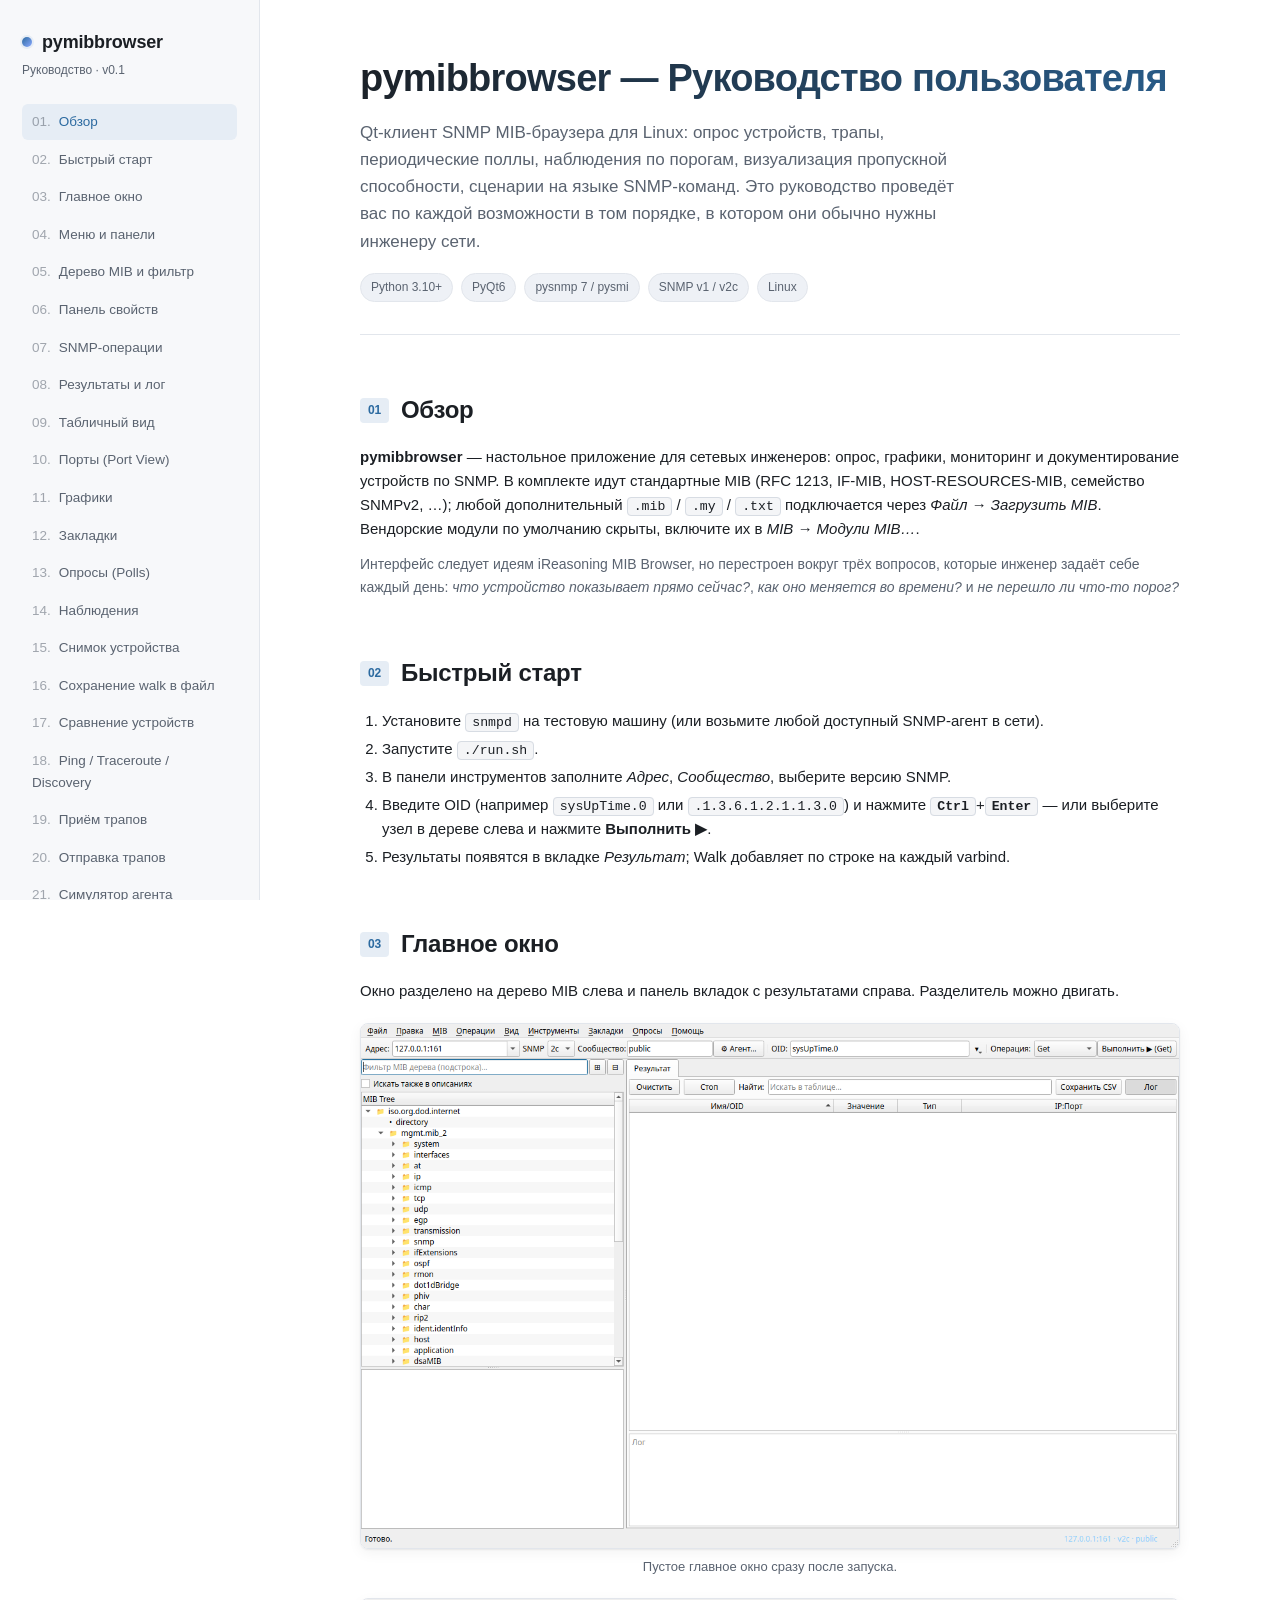
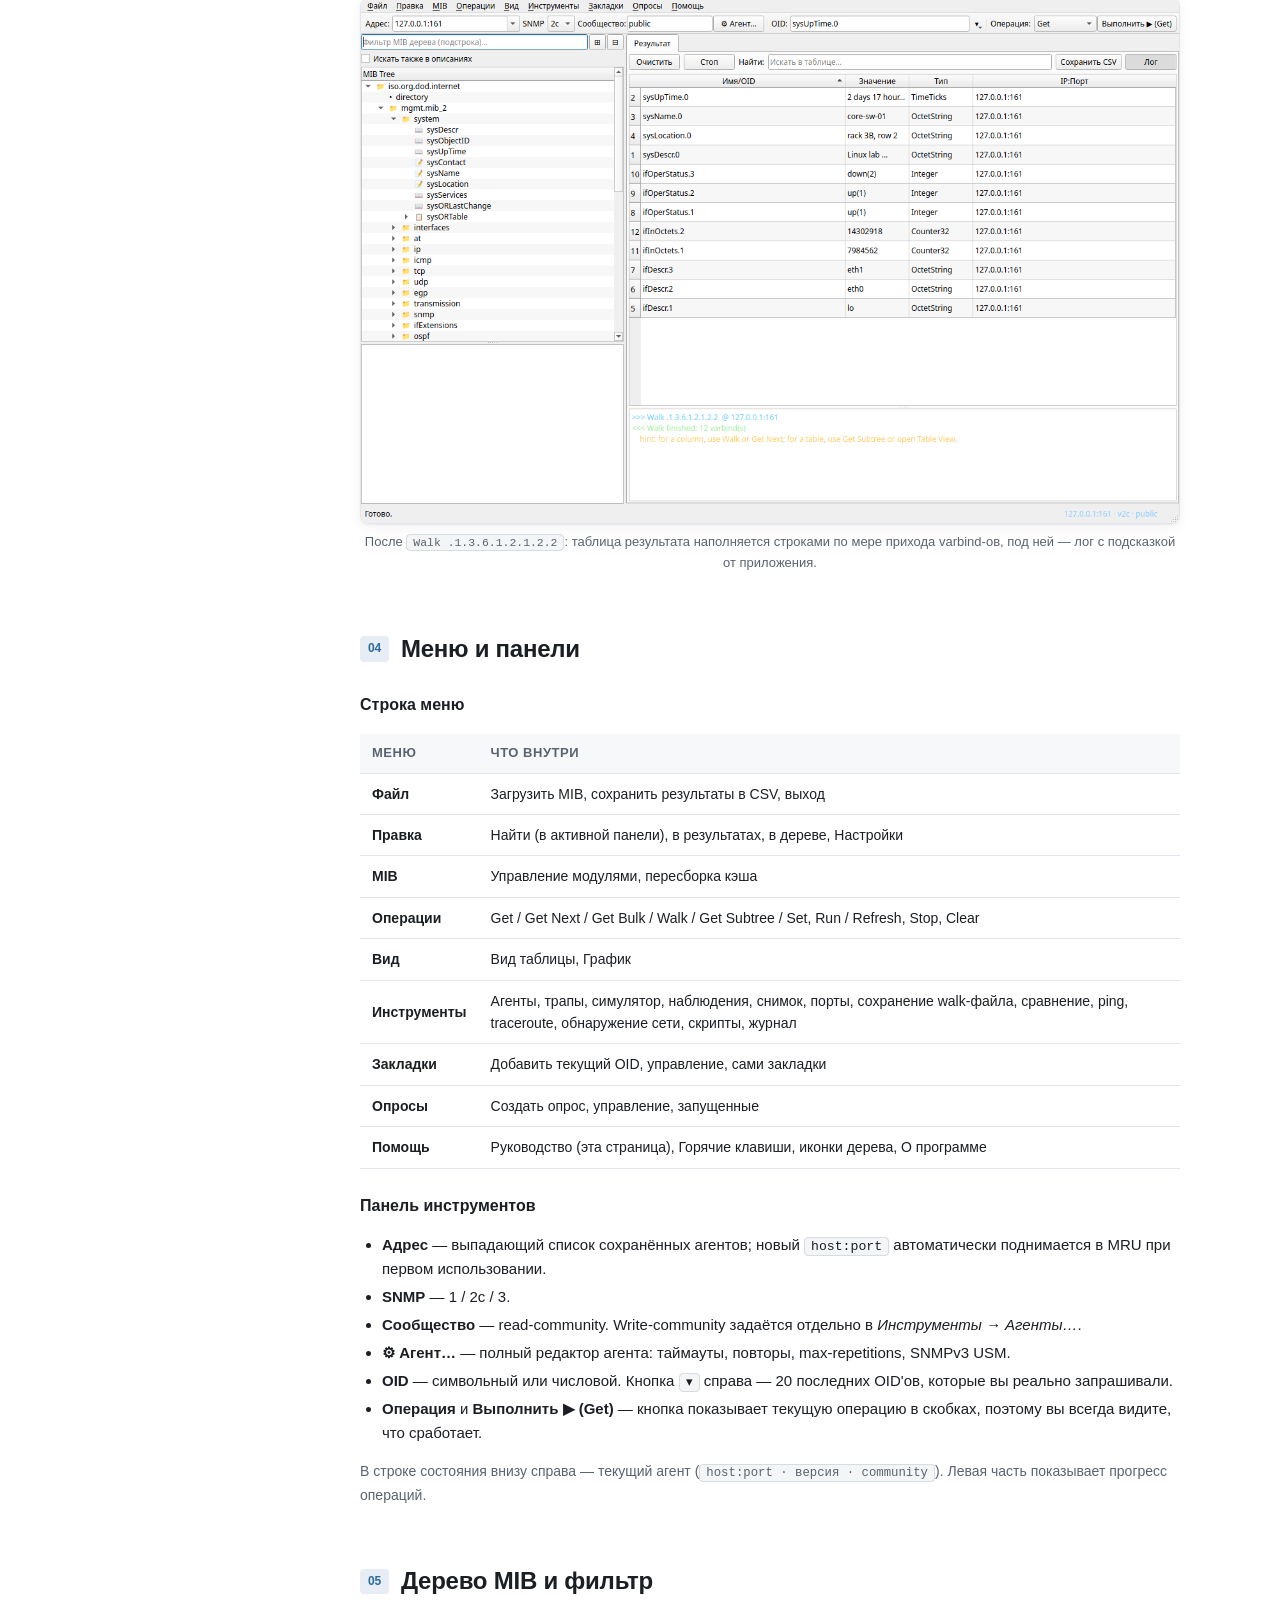
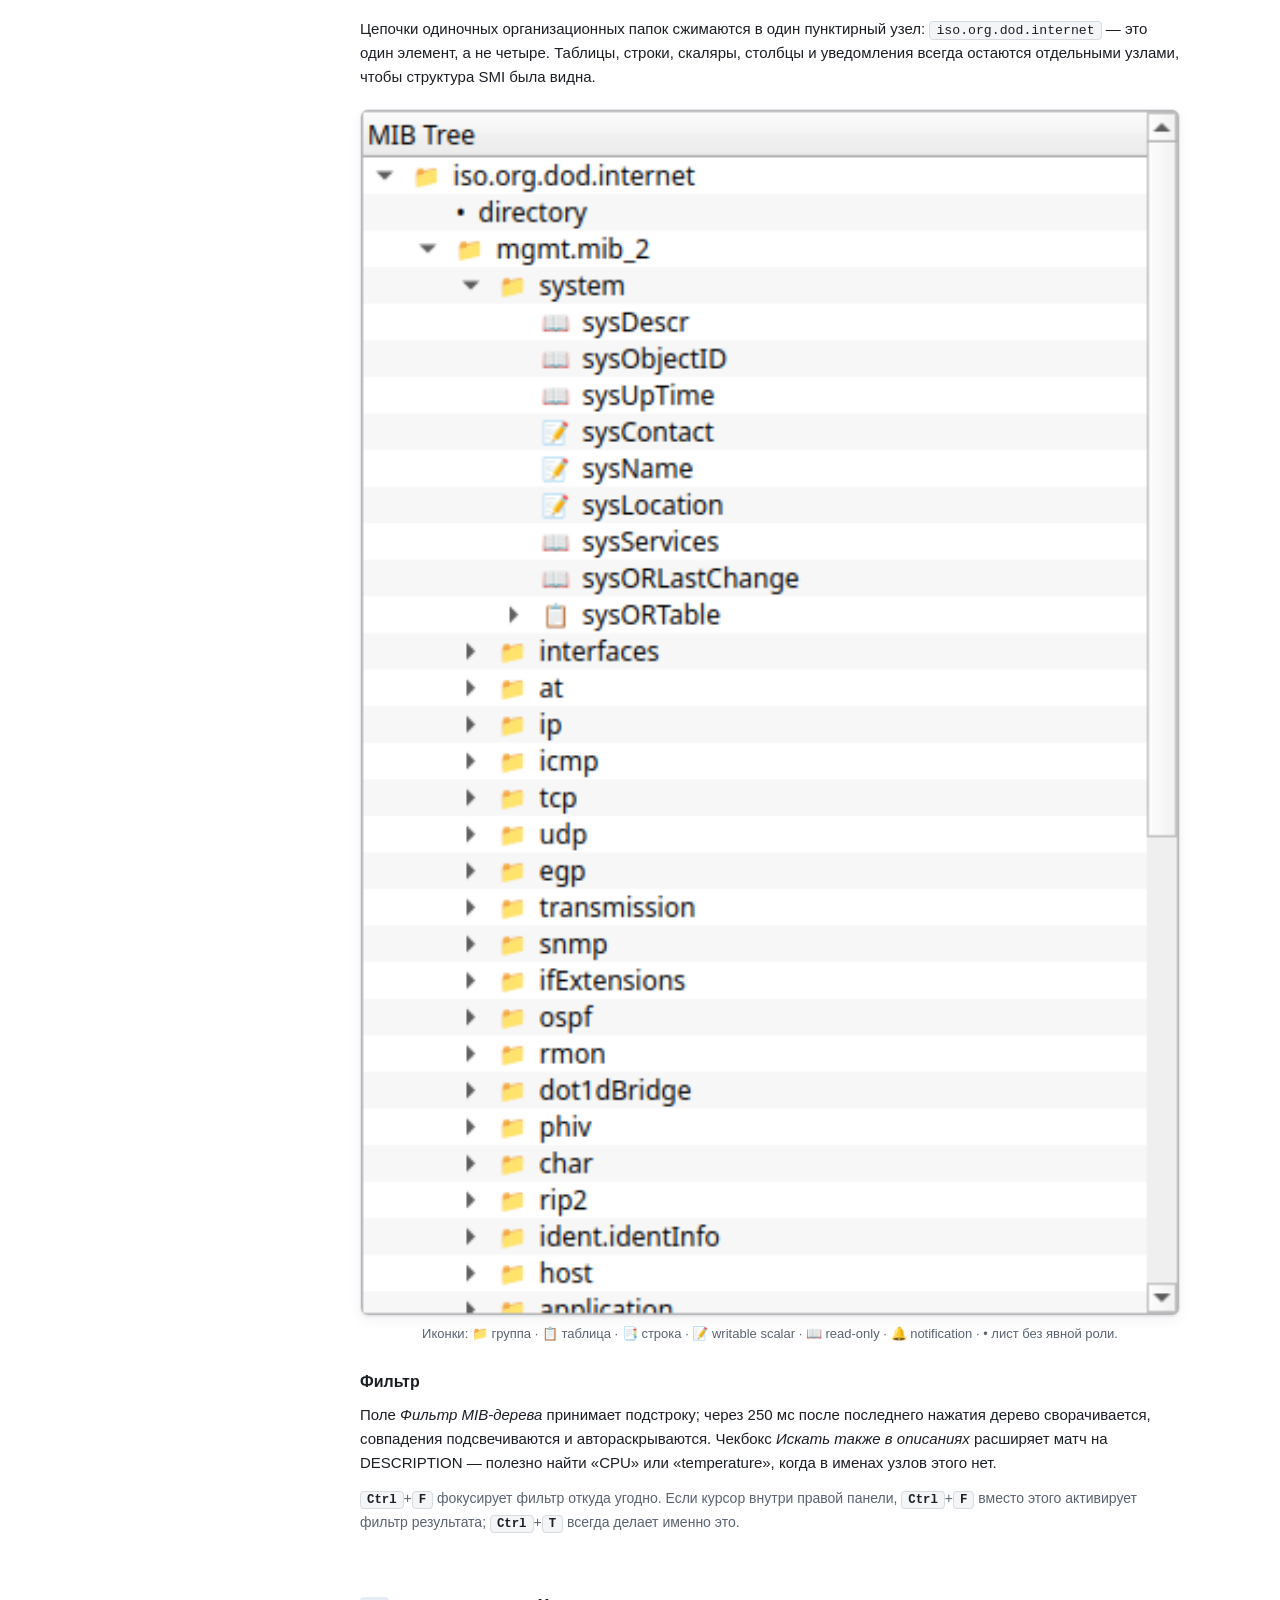
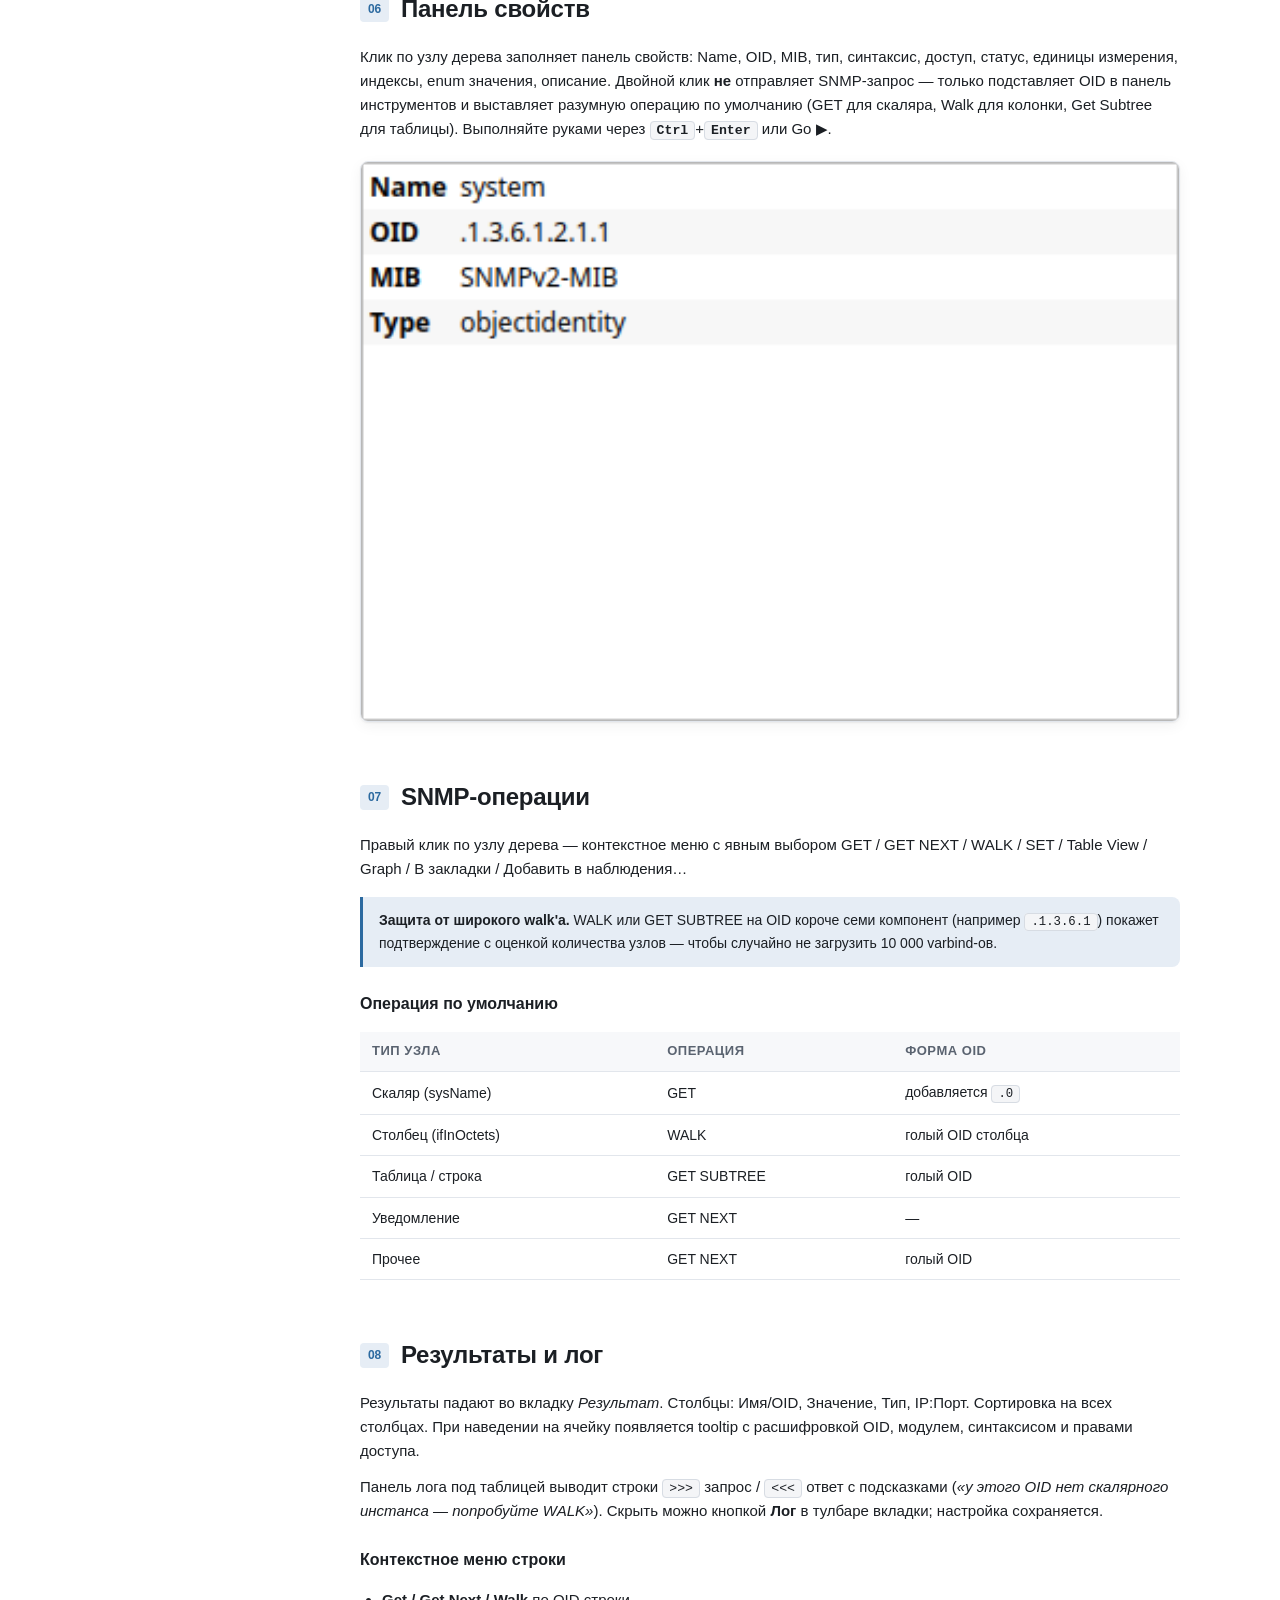
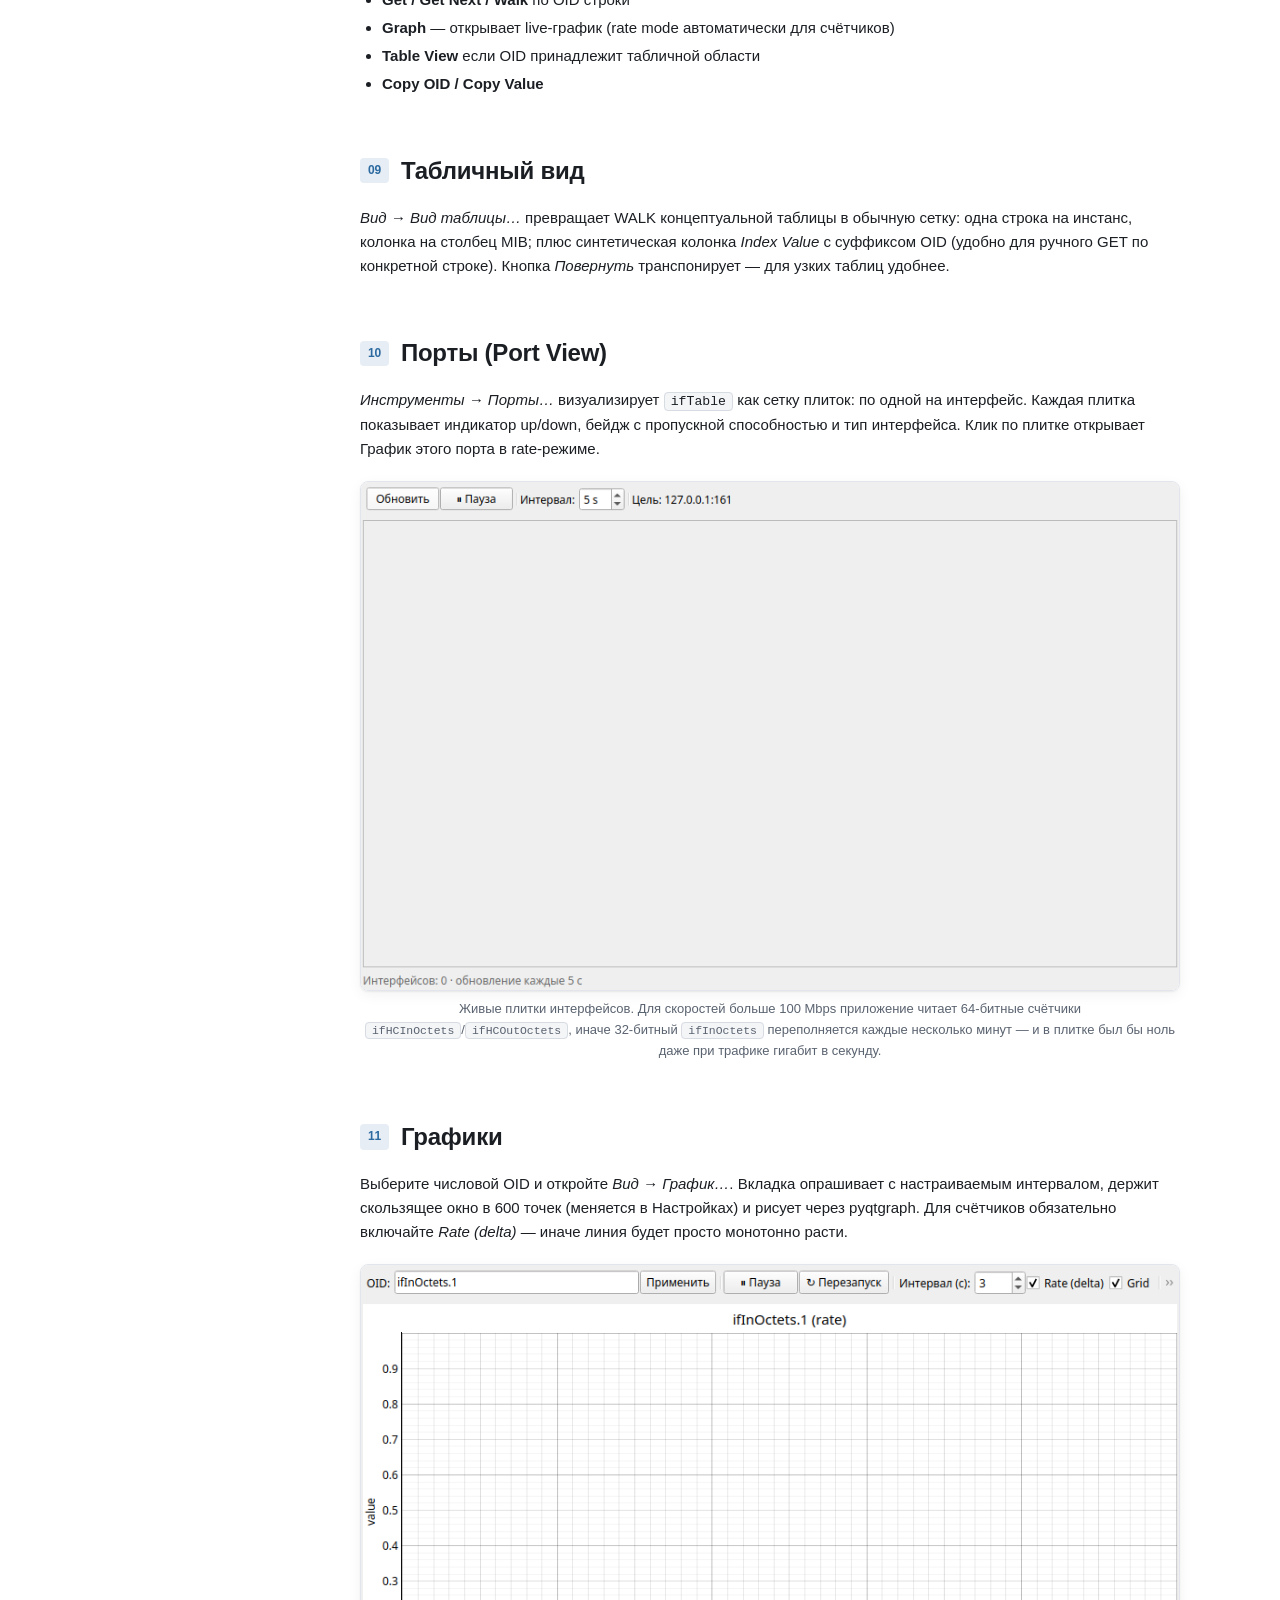
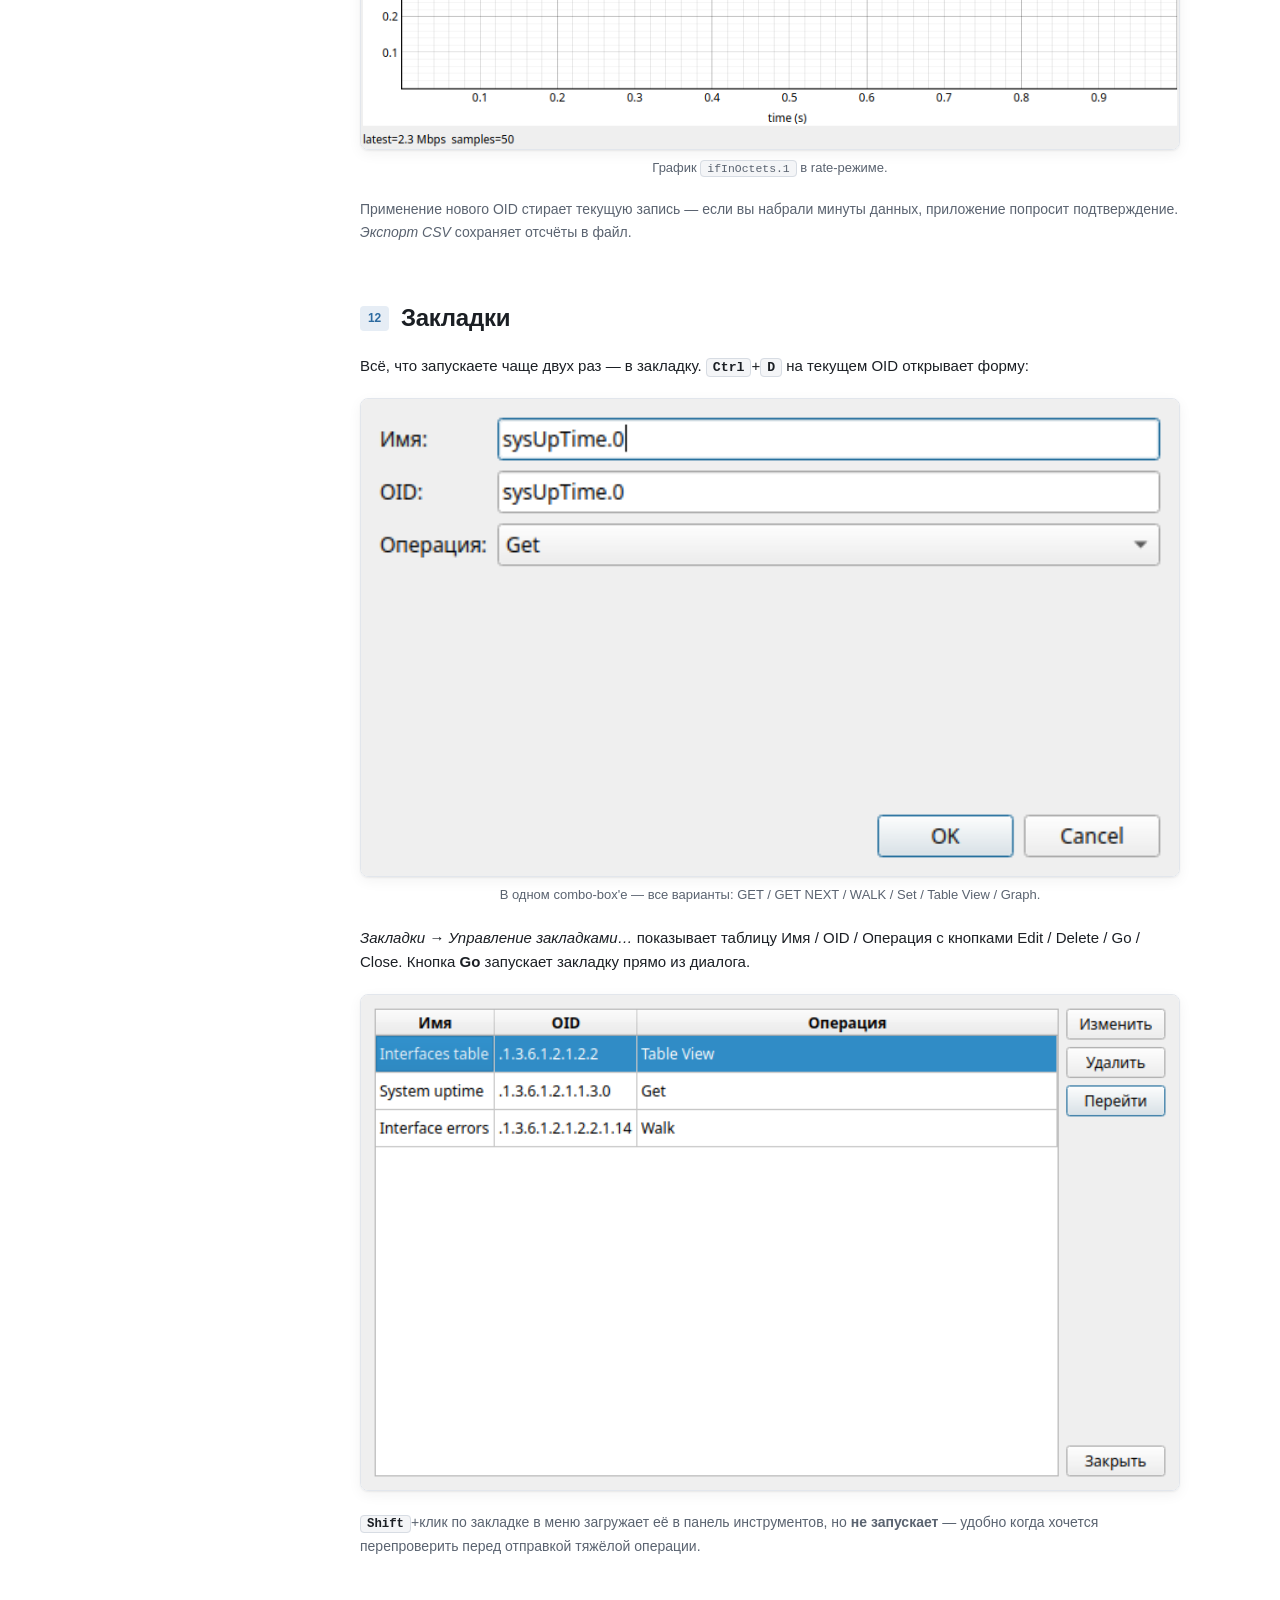
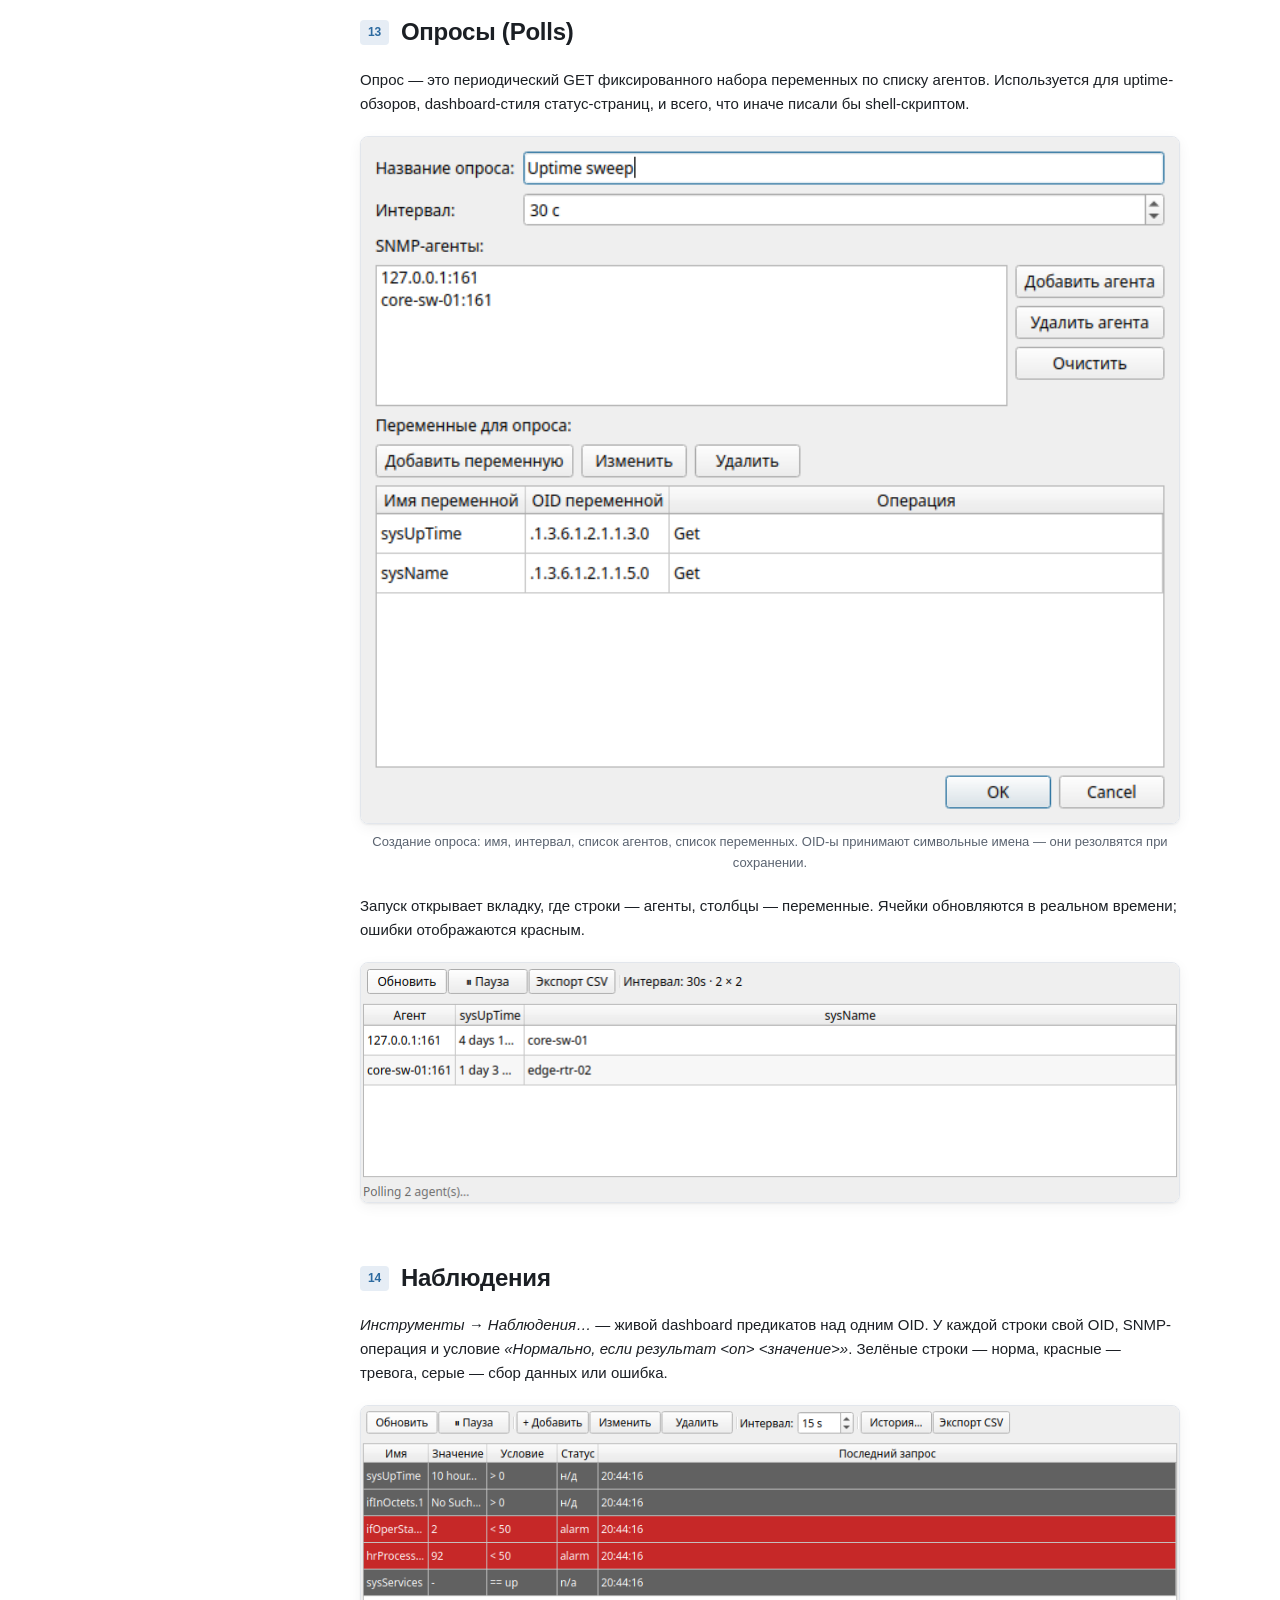
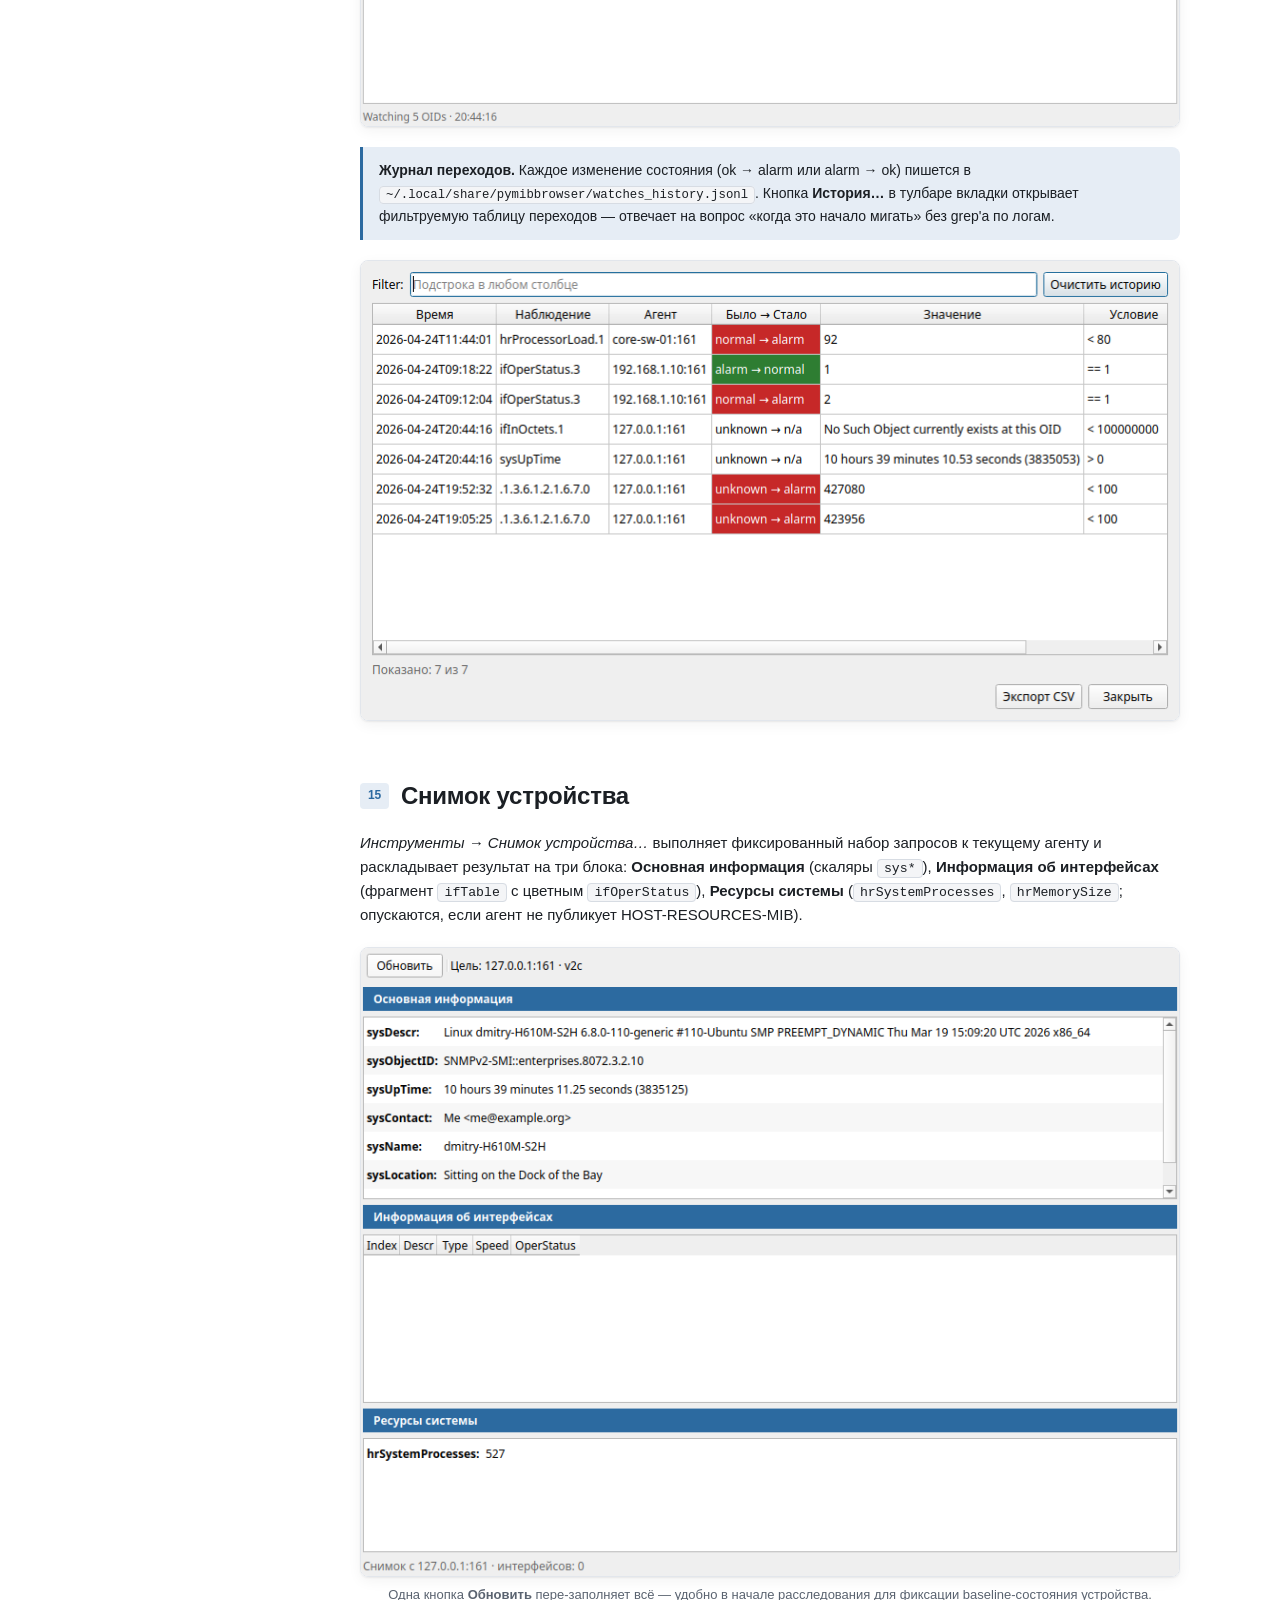
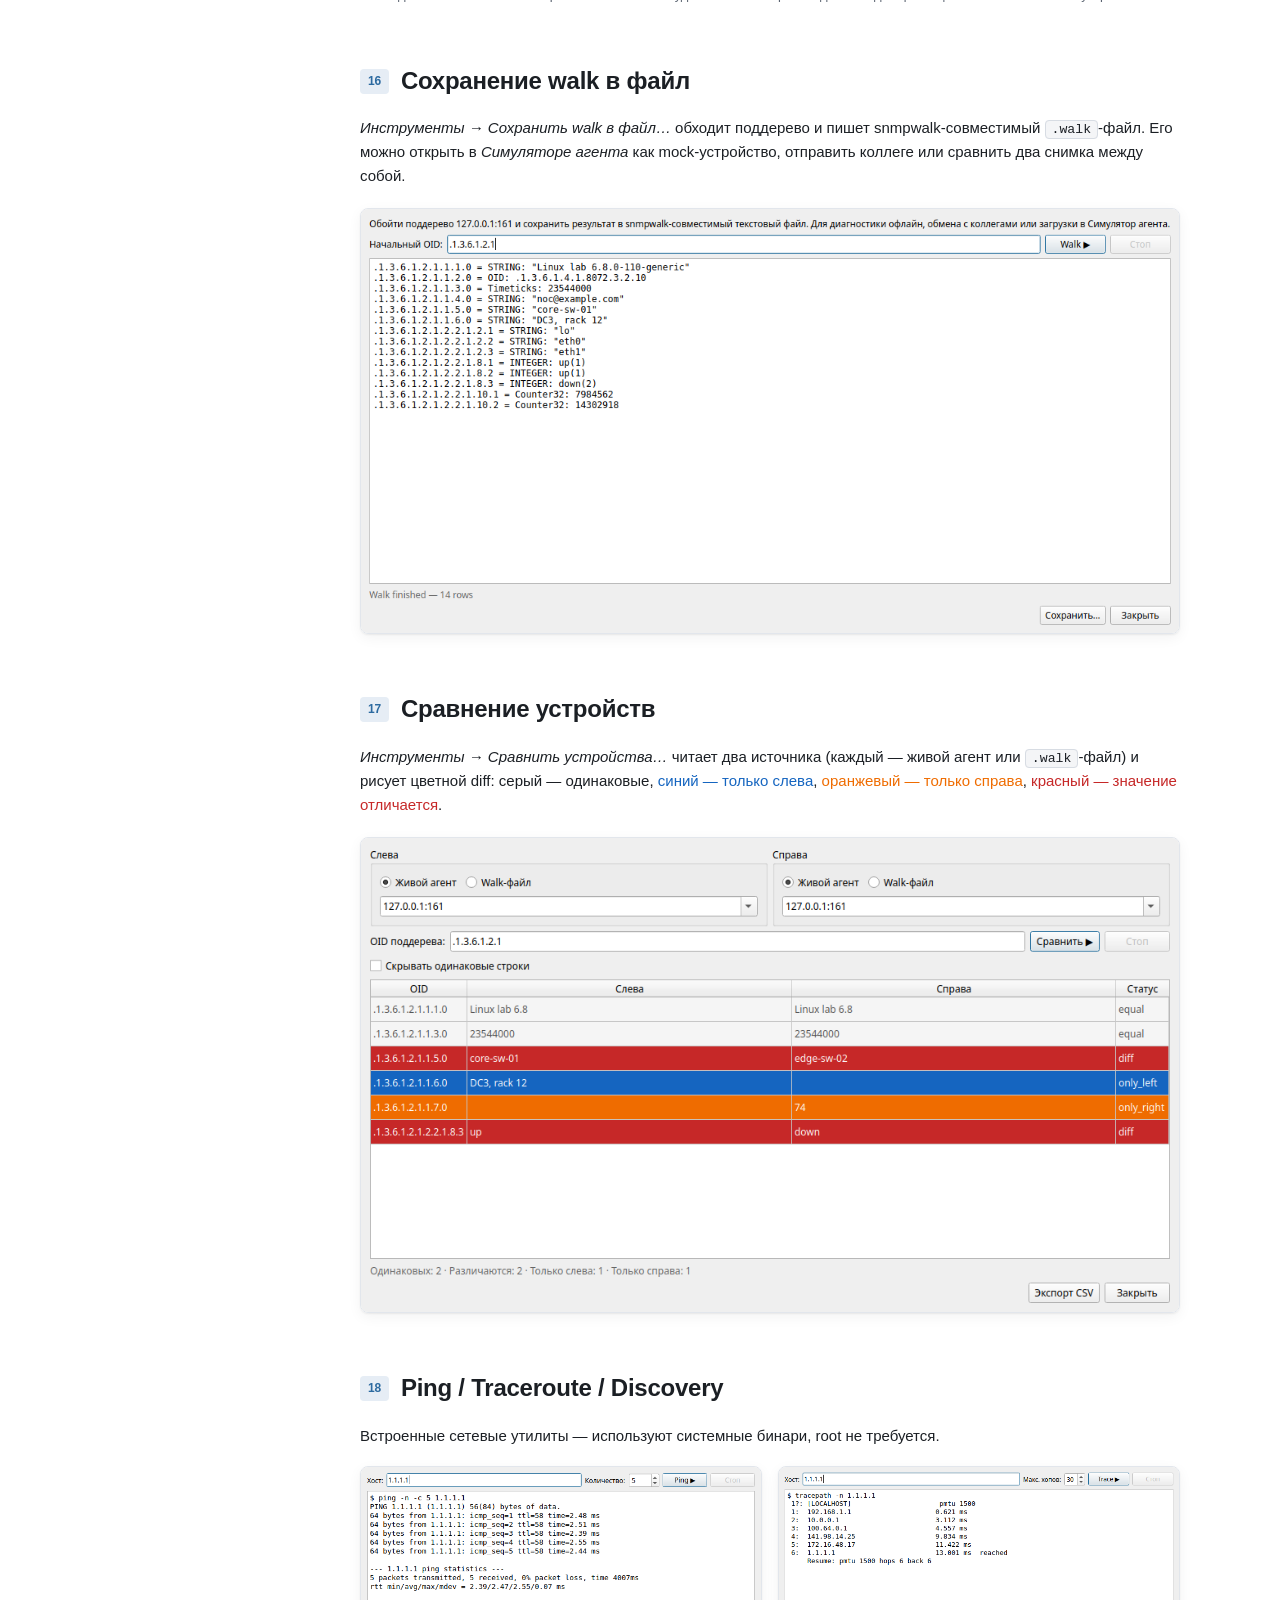
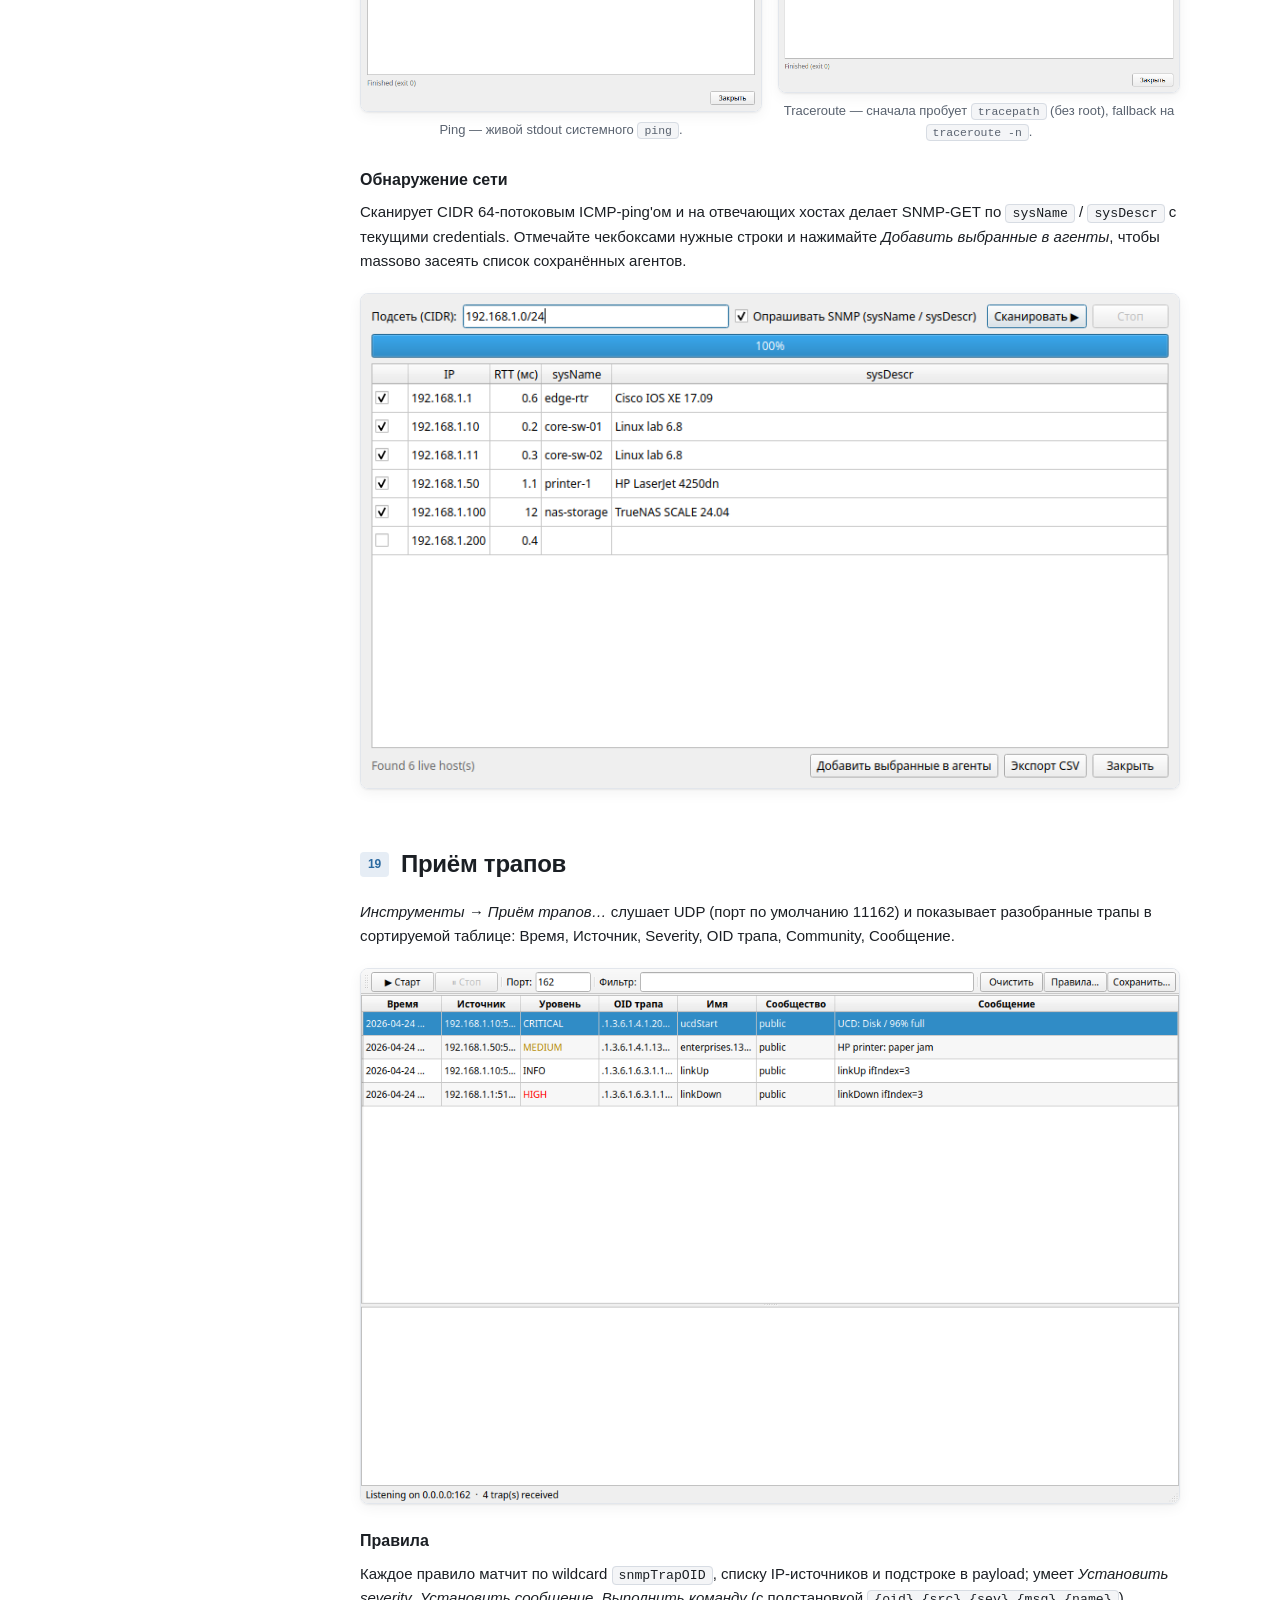
==== commit 2f7e4cc2: "docs: Russian user guide + data-populated screenshots Rewrite docs/guide/index.html in Russian (targ" ====
--- a/docs/guide/index.html
+++ b/docs/guide/index.html
@@ -1,9 +1,9 @@
 <!DOCTYPE html>
-<html lang="en">
+<html lang="ru">
 <head>
   <meta charset="utf-8">
   <meta name="viewport" content="width=device-width, initial-scale=1">
-  <title>pymibbrowser — User Guide</title>
+  <title>pymibbrowser — Руководство пользователя</title>
   <link rel="stylesheet" href="style.css">
 </head>
 <body>
@@ -11,39 +11,47 @@
 
 <aside class="nav">
   <div class="brand"><span class="dot"></span> pymibbrowser</div>
-  <div class="version">User Guide · v0.1</div>
+  <div class="version">Руководство · v0.1</div>
   <ol>
-    <li><a href="#overview">Overview</a></li>
-    <li><a href="#quickstart">Quick start</a></li>
-    <li><a href="#mainwindow">Main window</a></li>
-    <li><a href="#mibtree">MIB tree &amp; filter</a></li>
-    <li><a href="#operations">Running operations</a></li>
-    <li><a href="#result">Result pane</a></li>
-    <li><a href="#tableview">Table View &amp; Port View</a></li>
-    <li><a href="#graph">Graphs</a></li>
-    <li><a href="#bookmarks">Bookmarks</a></li>
-    <li><a href="#polls">Polls</a></li>
-    <li><a href="#watches">Watches</a></li>
-    <li><a href="#snapshot">Device Snapshot</a></li>
-    <li><a href="#offline">Save walk &amp; Compare</a></li>
-    <li><a href="#network">Network tools</a></li>
-    <li><a href="#traps">Trap Receiver &amp; Sender</a></li>
-    <li><a href="#simulator">Agent Simulator</a></li>
-    <li><a href="#scripts">Script Runner</a></li>
-    <li><a href="#prefs">Preferences</a></li>
-    <li><a href="#shortcuts">Keyboard shortcuts</a></li>
-    <li><a href="#troubleshooting">Troubleshooting</a></li>
+    <li><a href="#overview">Обзор</a></li>
+    <li><a href="#quickstart">Быстрый старт</a></li>
+    <li><a href="#mainwindow">Главное окно</a></li>
+    <li><a href="#menu">Меню и панели</a></li>
+    <li><a href="#mibtree">Дерево MIB и фильтр</a></li>
+    <li><a href="#properties">Панель свойств</a></li>
+    <li><a href="#operations">SNMP-операции</a></li>
+    <li><a href="#result">Результаты и лог</a></li>
+    <li><a href="#tableview">Табличный вид</a></li>
+    <li><a href="#portview">Порты (Port View)</a></li>
+    <li><a href="#graph">Графики</a></li>
+    <li><a href="#bookmarks">Закладки</a></li>
+    <li><a href="#polls">Опросы (Polls)</a></li>
+    <li><a href="#watches">Наблюдения</a></li>
+    <li><a href="#snapshot">Снимок устройства</a></li>
+    <li><a href="#savewalk">Сохранение walk в файл</a></li>
+    <li><a href="#compare">Сравнение устройств</a></li>
+    <li><a href="#network">Ping / Traceroute / Discovery</a></li>
+    <li><a href="#traps">Приём трапов</a></li>
+    <li><a href="#trapsender">Отправка трапов</a></li>
+    <li><a href="#simulator">Симулятор агента</a></li>
+    <li><a href="#scripts">Запуск скриптов</a></li>
+    <li><a href="#agents">Агенты</a></li>
+    <li><a href="#prefs">Настройки</a></li>
+    <li><a href="#shortcuts">Горячие клавиши</a></li>
+    <li><a href="#troubleshooting">Решение проблем</a></li>
   </ol>
 </aside>
 
 <main>
 
 <header class="hero">
-  <h1>pymibbrowser — User Guide</h1>
+  <h1>pymibbrowser — Руководство пользователя</h1>
   <p class="lead">
-    A Qt-based SNMP MIB browser for Linux with traps, polls, watches,
-    bandwidth visualisation and scriptable operations. This guide walks
-    through every feature in the order you are likely to need them.
+    Qt-клиент SNMP MIB-браузера для Linux: опрос устройств, трапы,
+    периодические поллы, наблюдения по порогам, визуализация
+    пропускной способности, сценарии на языке SNMP-команд. Это
+    руководство проведёт вас по каждой возможности в том порядке, в
+    котором они обычно нужны инженеру сети.
   </p>
   <div class="badges">
     <span class="badge">Python 3.10+</span>
@@ -56,558 +64,713 @@
 
 <!-- ================================================================= -->
 <section id="overview">
-  <h2><span class="num">01</span> Overview</h2>
-  <p>
-    <strong>pymibbrowser</strong> is a desktop client that lets network
-    engineers query, graph, monitor and document SNMP-capable devices.
-    It ships bundled standard MIBs (RFC 1213, IF-MIB, HOST-RESOURCES-MIB,
-    SNMPv2 family, &hellip;) and reads any additional
-    <code>.mib</code> / <code>.my</code> / <code>.txt</code> source you
-    load. Vendor MIBs are hidden by default to keep the tree focused;
-    enable them via <em>MIB → MIB Modules&hellip;</em>.
+  <h2><span class="num">01</span> Обзор</h2>
+  <p>
+    <strong>pymibbrowser</strong> — настольное приложение для сетевых
+    инженеров: опрос, графики, мониторинг и документирование
+    устройств по SNMP. В комплекте идут стандартные MIB (RFC 1213,
+    IF-MIB, HOST-RESOURCES-MIB, семейство SNMPv2, …); любой
+    дополнительный <code>.mib</code> / <code>.my</code> /
+    <code>.txt</code> подключается через <em>Файл → Загрузить MIB</em>.
+    Вендорские модули по умолчанию скрыты, включите их в
+    <em>MIB → Модули MIB…</em>.
   </p>
   <p class="note">
-    The UI is modelled after iReasoning's MIB Browser but reorganised
-    around three questions engineers actually ask: <em>what is the
-    device showing me now?</em>, <em>how is it changing over time?</em>,
-    and <em>did anything cross a threshold?</em>
+    Интерфейс следует идеям iReasoning MIB Browser, но перестроен
+    вокруг трёх вопросов, которые инженер задаёт себе каждый день:
+    <em>что устройство показывает прямо сейчас?</em>, <em>как оно
+    меняется во времени?</em> и <em>не перешло ли что-то порог?</em>
   </p>
 </section>
 
 <!-- ================================================================= -->
 <section id="quickstart">
-  <h2><span class="num">02</span> Quick start</h2>
+  <h2><span class="num">02</span> Быстрый старт</h2>
   <ol class="steps">
-    <li>Install <code>snmpd</code> on your test box (or pick any SNMP
-        agent on your network).</li>
-    <li>Launch <code>./run.sh</code>.</li>
-    <li>In the toolbar: enter the host in <em>Address</em>, set
-        <em>Community</em>, pick the SNMP version.</li>
-    <li>Type an OID in <em>OID</em> (for example
-        <code>sysUpTime.0</code> or <code>.1.3.6.1.2.1.1.3.0</code>)
-        and press <kbd>Ctrl</kbd>+<kbd>Enter</kbd> — or pick any node
-        in the left-hand tree and click <strong>Go&nbsp;▶</strong>.</li>
-    <li>Results land in the <em>Result</em> tab; a Walk drops a row
-        per varbind.</li>
+    <li>Установите <code>snmpd</code> на тестовую машину (или возьмите
+        любой доступный SNMP-агент в сети).</li>
+    <li>Запустите <code>./run.sh</code>.</li>
+    <li>В панели инструментов заполните <em>Адрес</em>, <em>Сообщество</em>,
+        выберите версию SNMP.</li>
+    <li>Введите OID (например <code>sysUpTime.0</code> или
+        <code>.1.3.6.1.2.1.1.3.0</code>) и нажмите
+        <kbd>Ctrl</kbd>+<kbd>Enter</kbd> — или выберите узел в дереве
+        слева и нажмите <strong>Выполнить&nbsp;▶</strong>.</li>
+    <li>Результаты появятся в вкладке <em>Результат</em>; Walk
+        добавляет по строке на каждый varbind.</li>
   </ol>
 </section>
 
 <!-- ================================================================= -->
 <section id="mainwindow">
-  <h2><span class="num">03</span> Main window</h2>
-  <p>
-    The window is split into the MIB tree on the left and a tabbed
-    result pane on the right. The tree is collapsible; drag the
-    splitter if you want more room for data.
+  <h2><span class="num">03</span> Главное окно</h2>
+  <p>
+    Окно разделено на дерево MIB слева и панель вкладок с
+    результатами справа. Разделитель можно двигать.
   </p>
   <figure>
     <img src="screenshots/main_window.png"
-         alt="Main window with toolbar, MIB tree, and result tab">
-    <figcaption>Main window on first launch. Address combo, SNMP
-      version, community and agent gear are on the first toolbar row;
-      OID, operation picker and Go button on the second.</figcaption>
-  </figure>
-  <h3>Toolbar</h3>
+         alt="Главное окно приложения, пустой результат">
+    <figcaption>Пустое главное окно сразу после запуска.</figcaption>
+  </figure>
+  <figure>
+    <img src="screenshots/main_window_filled.png"
+         alt="Главное окно после Walk по ifTable с логом и раскрытым деревом">
+    <figcaption>После <code>Walk .1.3.6.1.2.1.2.2</code>: таблица
+      результата наполняется строками по мере прихода varbind-ов, под
+      ней — лог с подсказкой от приложения.</figcaption>
+  </figure>
+</section>
+
+<!-- ================================================================= -->
+<section id="menu">
+  <h2><span class="num">04</span> Меню и панели</h2>
+  <h3>Строка меню</h3>
+  <table>
+    <tr><th>Меню</th><th>Что внутри</th></tr>
+    <tr><td><strong>Файл</strong></td>
+        <td>Загрузить MIB, сохранить результаты в CSV, выход</td></tr>
+    <tr><td><strong>Правка</strong></td>
+        <td>Найти (в активной панели), в результатах, в дереве,
+          Настройки</td></tr>
+    <tr><td><strong>MIB</strong></td>
+        <td>Управление модулями, пересборка кэша</td></tr>
+    <tr><td><strong>Операции</strong></td>
+        <td>Get / Get Next / Get Bulk / Walk / Get Subtree / Set,
+          Run&nbsp;/&nbsp;Refresh, Stop, Clear</td></tr>
+    <tr><td><strong>Вид</strong></td><td>Вид таблицы, График</td></tr>
+    <tr><td><strong>Инструменты</strong></td>
+        <td>Агенты, трапы, симулятор, наблюдения, снимок, порты,
+          сохранение walk-файла, сравнение, ping, traceroute,
+          обнаружение сети, скрипты, журнал</td></tr>
+    <tr><td><strong>Закладки</strong></td>
+        <td>Добавить текущий OID, управление, сами закладки</td></tr>
+    <tr><td><strong>Опросы</strong></td>
+        <td>Создать опрос, управление, запущенные</td></tr>
+    <tr><td><strong>Помощь</strong></td>
+        <td>Руководство (эта страница), Горячие клавиши,
+          иконки дерева, О программе</td></tr>
+  </table>
+
+  <h3>Панель инструментов</h3>
   <ul>
-    <li><strong>Address</strong> — editable combo box. Picks from
-      saved agents; typing a new <code>host:port</code> promotes it to
-      the MRU list on first use.</li>
+    <li><strong>Адрес</strong> — выпадающий список сохранённых
+      агентов; новый <code>host:port</code> автоматически поднимается
+      в MRU при первом использовании.</li>
     <li><strong>SNMP</strong> — 1 / 2c / 3.</li>
-    <li><strong>Community</strong> — read-community. Write-community
-      is set separately in <em>Tools → Manage agents&hellip;</em>.</li>
-    <li><strong>⚙&nbsp;Agent&hellip;</strong> — opens the full agent
-      editor (timeouts, retries, max-repetitions, SNMPv3 USM).</li>
-    <li><strong>OID</strong> — symbolic or dotted-numeric, with an
-      MRU <code>▾</code> dropdown showing the last 20 you actually
-      ran.</li>
-    <li><strong>Operation</strong> and <strong>Go&nbsp;▶&nbsp;(Get)</strong> —
-      the button always prints the current op so you can tell what
-      pressing it will fire.</li>
+    <li><strong>Сообщество</strong> — read-community. Write-community
+      задаётся отдельно в <em>Инструменты → Агенты…</em>.</li>
+    <li><strong>⚙&nbsp;Агент…</strong> — полный редактор агента:
+      таймауты, повторы, max-repetitions, SNMPv3 USM.</li>
+    <li><strong>OID</strong> — символьный или
+      числовой. Кнопка <code>▾</code> справа — 20 последних OID'ов,
+      которые вы реально запрашивали.</li>
+    <li><strong>Операция</strong> и <strong>Выполнить&nbsp;▶&nbsp;(Get)</strong> —
+      кнопка показывает текущую операцию в скобках, поэтому вы всегда
+      видите, что сработает.</li>
   </ul>
+  <p class="note">
+    В строке состояния внизу справа — текущий агент
+    (<code>host:port&nbsp;·&nbsp;версия&nbsp;·&nbsp;community</code>).
+    Левая часть показывает прогресс операций.
+  </p>
 </section>
 
 <!-- ================================================================= -->
 <section id="mibtree">
-  <h2><span class="num">04</span> MIB tree &amp; filter</h2>
-  <p>
-    Chains of organisational folders are collapsed into a single
-    dotted label — <code>iso.org.dod.internet</code> is one item, not
-    four. Tables, rows, scalars, columns and notifications always keep
-    their own entry so the tree reflects SMI structure.
-  </p>
-  <figure>
-    <img src="screenshots/main_window_expanded.png"
-         alt="MIB tree expanded to the system subtree">
-    <figcaption>Folder icons: 📁 group · 📋 table · 📑 row ·
+  <h2><span class="num">05</span> Дерево MIB и фильтр</h2>
+  <p>
+    Цепочки одиночных организационных папок сжимаются в один
+    пунктирный узел: <code>iso.org.dod.internet</code> — это один
+    элемент, а не четыре. Таблицы, строки, скаляры, столбцы и
+    уведомления всегда остаются отдельными узлами, чтобы структура
+    SMI была видна.
+  </p>
+  <figure>
+    <img src="screenshots/mib_tree.png"
+         alt="Дерево MIB с раскрытой system и сжатыми цепочками папок">
+    <figcaption>Иконки: 📁 группа · 📋 таблица · 📑 строка ·
       📝 writable scalar · 📖 read-only · 🔔 notification ·
-      • untyped leaf.</figcaption>
-  </figure>
-  <h3>Filter</h3>
-  <p>
-    Type a substring in the search bar; the tree prunes in 250&nbsp;ms
-    and matches auto-expand. Tick <em>Also search in descriptions</em>
-    to match MIB DESCRIPTION clauses too — useful for finding "CPU" or
-    "temperature" when the node names don't spell it out.
+      • лист без явной роли.</figcaption>
+  </figure>
+  <h3>Фильтр</h3>
+  <p>
+    Поле <em>Фильтр MIB-дерева</em> принимает подстроку; через
+    250&nbsp;мс после последнего нажатия дерево сворачивается,
+    совпадения подсвечиваются и автораскрываются. Чекбокс
+    <em>Искать также в описаниях</em> расширяет матч на
+    DESCRIPTION — полезно найти &laquo;CPU&raquo; или
+    &laquo;temperature&raquo;, когда в именах узлов этого нет.
   </p>
   <p class="note">
-    Press <kbd>Ctrl</kbd>+<kbd>F</kbd> to focus the filter from
-    anywhere. If focus is inside the result pane, <kbd>Ctrl</kbd>+<kbd>F</kbd>
-    instead jumps to the result-table filter; <kbd>Ctrl</kbd>+<kbd>T</kbd>
-    always does that.
-  </p>
+    <kbd>Ctrl</kbd>+<kbd>F</kbd> фокусирует фильтр откуда угодно. Если
+    курсор внутри правой панели, <kbd>Ctrl</kbd>+<kbd>F</kbd> вместо
+    этого активирует фильтр результата; <kbd>Ctrl</kbd>+<kbd>T</kbd>
+    всегда делает именно это.
+  </p>
+</section>
+
+<!-- ================================================================= -->
+<section id="properties">
+  <h2><span class="num">06</span> Панель свойств</h2>
+  <p>
+    Клик по узлу дерева заполняет панель свойств: Name, OID, MIB,
+    тип, синтаксис, доступ, статус, единицы измерения, индексы, enum
+    значения, описание. Двойной клик <strong>не</strong> отправляет
+    SNMP-запрос — только подставляет OID в панель инструментов и
+    выставляет разумную операцию по умолчанию (GET для скаляра, Walk
+    для колонки, Get Subtree для таблицы). Выполняйте руками через
+    <kbd>Ctrl</kbd>+<kbd>Enter</kbd> или Go ▶.
+  </p>
+  <figure>
+    <img src="screenshots/node_properties.png"
+         alt="Панель свойств узла system">
+  </figure>
 </section>
 
 <!-- ================================================================= -->
 <section id="operations">
-  <h2><span class="num">05</span> Running operations</h2>
-  <p>
-    Double-clicking a tree node <strong>stages</strong> it — sets OID,
-    picks a sensible default op (GET on scalars, WALK on columns,
-    GET&nbsp;SUBTREE on tables) and focuses the Go button. It does
-    <em>not</em> send SNMP by itself — press <kbd>Enter</kbd> to fire.
-    Right-click for an explicit GET / GET NEXT / WALK / SET / Table
-    View / Graph / Bookmark / Add to Watches&hellip; context menu.
+  <h2><span class="num">07</span> SNMP-операции</h2>
+  <p>
+    Правый клик по узлу дерева — контекстное меню с явным выбором
+    GET / GET NEXT / WALK / SET / Table View / Graph / В закладки /
+    Добавить в наблюдения…
   </p>
   <div class="callout">
-    <strong>Broad-walk guard.</strong> WALK or GET SUBTREE on an OID
-    shorter than seven components (e.g. <code>.1.3.6.1</code>) pops a
-    confirm with a rough node-count estimate — avoids accidentally
-    dragging in 10&nbsp;000 varbinds.
+    <strong>Защита от широкого walk'а.</strong> WALK или GET SUBTREE
+    на OID короче семи компонент (например <code>.1.3.6.1</code>)
+    покажет подтверждение с оценкой количества узлов — чтобы
+    случайно не загрузить 10&nbsp;000 varbind-ов.
   </div>
-  <h3>Default op per kind</h3>
+  <h3>Операция по умолчанию</h3>
   <table>
-    <tr><th>Selected node is</th><th>Default op</th><th>OID form</th></tr>
-    <tr><td>Scalar (sysName)</td><td>GET</td><td>appends <code>.0</code></td></tr>
-    <tr><td>Column (ifInOctets)</td><td>WALK</td><td>bare column OID</td></tr>
-    <tr><td>Table / row</td><td>GET&nbsp;SUBTREE</td><td>bare OID</td></tr>
-    <tr><td>Notification</td><td>GET&nbsp;NEXT</td><td>&mdash;</td></tr>
-    <tr><td>Anything else</td><td>GET&nbsp;NEXT</td><td>bare OID</td></tr>
+    <tr><th>Тип узла</th><th>Операция</th><th>Форма OID</th></tr>
+    <tr><td>Скаляр (sysName)</td><td>GET</td>
+        <td>добавляется <code>.0</code></td></tr>
+    <tr><td>Столбец (ifInOctets)</td><td>WALK</td>
+        <td>голый OID столбца</td></tr>
+    <tr><td>Таблица / строка</td><td>GET&nbsp;SUBTREE</td>
+        <td>голый OID</td></tr>
+    <tr><td>Уведомление</td><td>GET&nbsp;NEXT</td><td>—</td></tr>
+    <tr><td>Прочее</td><td>GET&nbsp;NEXT</td><td>голый OID</td></tr>
   </table>
 </section>
 
 <!-- ================================================================= -->
 <section id="result">
-  <h2><span class="num">06</span> Result pane</h2>
-  <p>
-    Results arrive into the <em>Result</em> tab. Columns: Name/OID,
-    Value, Type, IP:Port. Sortable on every column; the built-in
-    vertical row counter is hidden so sorted order doesn't look
-    random. Hover a cell to see the resolved MIB name, syntax and
-    access in a tooltip.
-  </p>
-  <p>
-    The log pane underneath streams <code>&gt;&gt;&gt;</code> request /
-    <code>&lt;&lt;&lt;</code> response lines with hints
-    (<em>"that OID has no scalar instance, try WALK"</em>). Hide the
-    log with the <strong>Log</strong> toggle button — the setting
-    persists.
-  </p>
-  <h3>Context menu on a result row</h3>
+  <h2><span class="num">08</span> Результаты и лог</h2>
+  <p>
+    Результаты падают во вкладку <em>Результат</em>. Столбцы:
+    Имя/OID, Значение, Тип, IP:Порт. Сортировка на всех столбцах.
+    При наведении на ячейку появляется tooltip с расшифровкой OID,
+    модулем, синтаксисом и правами доступа.
+  </p>
+  <p>
+    Панель лога под таблицей выводит строки <code>&gt;&gt;&gt;</code>
+    запрос / <code>&lt;&lt;&lt;</code> ответ с подсказками
+    (<em>«у этого OID нет скалярного инстанса — попробуйте
+    WALK»</em>). Скрыть можно кнопкой <strong>Лог</strong> в
+    тулбаре вкладки; настройка сохраняется.
+  </p>
+  <h3>Контекстное меню строки</h3>
   <ul>
-    <li><strong>Get / Get Next / Walk</strong> on the row's OID</li>
-    <li><strong>Graph</strong> — opens a real-time plot on the OID
-      (auto-enabled rate mode for counters)</li>
-    <li><strong>Table View</strong> if the OID belongs to a conceptual
-      table</li>
-    <li><strong>Copy OID / Copy value</strong></li>
+    <li><strong>Get / Get Next / Walk</strong> по OID строки</li>
+    <li><strong>Graph</strong> — открывает live-график (rate mode
+      автоматически для счётчиков)</li>
+    <li><strong>Table View</strong> если OID принадлежит табличной
+      области</li>
+    <li><strong>Copy OID / Copy Value</strong></li>
   </ul>
 </section>
 
 <!-- ================================================================= -->
 <section id="tableview">
-  <h2><span class="num">07</span> Table View &amp; Port View</h2>
-  <p>
-    <strong>Table View</strong> (<em>View → Table View…</em>) turns a
-    WALK of a conceptual table into a proper grid: one row per
-    instance, one column per MIB column, with an <em>Index Value</em>
-    column showing the OID suffix. <em>Rotate</em> transposes it for
-    narrow tables.
-  </p>
-  <p>
-    <strong>Port View</strong> (<em>Tools → Port View…</em>) visualises
-    <code>ifTable</code> as a live grid of tiles: one per interface
-    with up/down badge, bandwidth utilisation bar and real throughput.
-    It prefers <code>ifHCInOctets</code>/<code>ifHCOutOctets</code>
-    (64-bit) for anything faster than 100 Mbps — standard
-    <code>ifInOctets</code> overflows every few minutes on a 1G link
-    and would show zero. Click a tile to open a rate-mode Graph on that
-    port's <code>ifInOctets</code>.
-  </p>
+  <h2><span class="num">09</span> Табличный вид</h2>
+  <p>
+    <em>Вид → Вид таблицы…</em> превращает WALK концептуальной
+    таблицы в обычную сетку: одна строка на инстанс, колонка на
+    столбец MIB; плюс синтетическая колонка <em>Index Value</em>
+    с суффиксом OID (удобно для ручного GET по конкретной строке).
+    Кнопка <em>Повернуть</em> транспонирует — для узких таблиц
+    удобнее.
+  </p>
+</section>
+
+<!-- ================================================================= -->
+<section id="portview">
+  <h2><span class="num">10</span> Порты (Port View)</h2>
+  <p>
+    <em>Инструменты → Порты…</em> визуализирует <code>ifTable</code>
+    как сетку плиток: по одной на интерфейс. Каждая плитка
+    показывает индикатор up/down, бейдж с пропускной способностью и
+    тип интерфейса. Клик по плитке открывает График этого порта в
+    rate-режиме.
+  </p>
+  <figure>
+    <img src="screenshots/port_view.png"
+         alt="Port View с плитками интерфейсов: разные up/down/bandwidth">
+    <figcaption>Живые плитки интерфейсов. Для скоростей больше
+      100&nbsp;Mbps приложение читает 64-битные счётчики
+      <code>ifHCInOctets</code>/<code>ifHCOutOctets</code>, иначе
+      32-битный <code>ifInOctets</code> переполняется каждые
+      несколько минут — и в плитке был бы ноль даже при трафике
+      гигабит в секунду.</figcaption>
+  </figure>
 </section>
 
 <!-- ================================================================= -->
 <section id="graph">
-  <h2><span class="num">08</span> Graphs</h2>
-  <p>
-    Pick a numeric OID and choose <em>View → Graph…</em>. The tab
-    polls on an adjustable interval, keeps a 600-sample sliding
-    window (configurable in Preferences), and plots with pyqtgraph.
-    Counters should use <em>Rate (delta)</em> so the line reflects
-    throughput instead of the monotonically-rising counter value.
-  </p>
+  <h2><span class="num">11</span> Графики</h2>
+  <p>
+    Выберите числовой OID и откройте <em>Вид → График…</em>. Вкладка
+    опрашивает с настраиваемым интервалом, держит скользящее окно
+    в 600 точек (меняется в Настройках) и рисует через pyqtgraph.
+    Для счётчиков обязательно включайте <em>Rate&nbsp;(delta)</em> —
+    иначе линия будет просто монотонно расти.
+  </p>
+  <figure>
+    <img src="screenshots/graph.png"
+         alt="Живой график ifInOctets в rate-режиме">
+    <figcaption>График <code>ifInOctets.1</code> в rate-режиме.</figcaption>
+  </figure>
   <p class="note">
-    Applying a new OID discards the current trace — if you had
-    minutes of data collected the dialog will ask before throwing it
-    away. <em>Export CSV</em> preserves the samples.
+    Применение нового OID стирает текущую запись — если вы набрали
+    минуты данных, приложение попросит подтверждение.
+    <em>Экспорт CSV</em> сохраняет отсчёты в файл.
   </p>
 </section>
 
 <!-- ================================================================= -->
 <section id="bookmarks">
-  <h2><span class="num">09</span> Bookmarks</h2>
-  <p>
-    Anything you run more than twice belongs in a bookmark.
-    <kbd>Ctrl</kbd>+<kbd>D</kbd> on the current OID pops:
+  <h2><span class="num">12</span> Закладки</h2>
+  <p>
+    Всё, что запускаете чаще двух раз — в закладку.
+    <kbd>Ctrl</kbd>+<kbd>D</kbd> на текущем OID открывает форму:
   </p>
   <figure>
     <img src="screenshots/bookmark_dialog.png"
-         alt="Bookmark OID dialog with Name, OID, Operation fields">
-    <figcaption>Bookmark OID — pick an operation, or Table View /
-      Graph for an alternative view.</figcaption>
-  </figure>
-  <p>
-    <em>Bookmarks → Manage Bookmarks…</em> gives you a table to edit,
-    reorder, or <em>Go</em> (run) a bookmark without leaving the
-    dialog. <kbd>Shift</kbd>+click on any bookmark in the menu loads
-    it into the toolbar <em>without</em> firing — handy when you want
-    to double-check before sending.
+         alt="Диалог OID в закладки с одним combo операции">
+    <figcaption>В одном combo-box'е — все варианты: GET / GET NEXT /
+      WALK / Set / Table View / Graph.</figcaption>
+  </figure>
+  <p>
+    <em>Закладки → Управление закладками…</em> показывает таблицу
+    Имя / OID / Операция с кнопками Edit / Delete / Go / Close.
+    Кнопка <strong>Go</strong> запускает закладку прямо из диалога.
   </p>
   <figure>
     <img src="screenshots/manage_bookmarks.png"
-         alt="Manage Bookmarks table with Edit/Delete/Go/Close">
-  </figure>
+         alt="Управление закладками: таблица и правая колонка кнопок">
+  </figure>
+  <p class="note">
+    <kbd>Shift</kbd>+клик по закладке в меню загружает её в панель
+    инструментов, но <strong>не запускает</strong> — удобно когда
+    хочется перепроверить перед отправкой тяжёлой операции.
+  </p>
 </section>
 
 <!-- ================================================================= -->
 <section id="polls">
-  <h2><span class="num">10</span> Polls</h2>
-  <p>
-    A <strong>Poll</strong> periodically GETs a fixed set of variables
-    against one or more agents. Use it for uptime sweeps, status-page
-    style dashboards, or anything you'd otherwise script by hand.
+  <h2><span class="num">13</span> Опросы (Polls)</h2>
+  <p>
+    Опрос — это периодический GET фиксированного набора переменных
+    по списку агентов. Используется для uptime-обзоров,
+    dashboard-стиля статус-страниц, и всего, что иначе писали бы
+    shell-скриптом.
   </p>
   <figure>
     <img src="screenshots/create_poll.png"
-         alt="Create Poll dialog">
-    <figcaption>Create Poll: pick a name, interval, one or more SNMP
-      agents, and a list of variables. Variable OIDs accept symbolic
-      names; they're resolved once at save time.</figcaption>
-  </figure>
-  <p>
-    Running a poll opens a tab where rows are agents and columns are
-    variables. Cells update live on the configured interval; errors
-    appear inline in red. <em>Export CSV</em> on the toolbar dumps
-    the current view for a post-mortem or ticket attachment.
-  </p>
+         alt="Диалог Create Poll со списком агентов и переменных">
+    <figcaption>Создание опроса: имя, интервал, список агентов,
+      список переменных. OID-ы принимают символьные имена — они
+      резолвятся при сохранении.</figcaption>
+  </figure>
+  <p>
+    Запуск открывает вкладку, где строки — агенты, столбцы —
+    переменные. Ячейки обновляются в реальном времени; ошибки
+    отображаются красным.
+  </p>
+  <figure>
+    <img src="screenshots/poll_tab.png"
+         alt="Live вкладка опроса с данными по двум агентам">
+  </figure>
 </section>
 
 <!-- ================================================================= -->
 <section id="watches">
-  <h2><span class="num">11</span> Watches</h2>
-  <p>
-    <em>Tools → Watches…</em> — a live dashboard of single-OID
-    predicates. Each row has an OID, an SNMP operation, and a
-    "Normal state if result &lt;op&gt; &lt;value&gt;" condition.
-    Green rows mean the predicate holds; red rows mean alarm; grey
-    means <em>fetching</em> or <em>error</em>.
-  </p>
+  <h2><span class="num">14</span> Наблюдения</h2>
+  <p>
+    <em>Инструменты → Наблюдения…</em> — живой dashboard предикатов
+    над одним OID. У каждой строки свой OID, SNMP-операция и условие
+    <em>«Нормально, если результат &lt;оп&gt; &lt;значение&gt;»</em>.
+    Зелёные строки — норма, красные — тревога, серые — сбор данных
+    или ошибка.
+  </p>
+  <figure>
+    <img src="screenshots/watches.png"
+         alt="Таблица наблюдений с цветными строками по статусу">
+  </figure>
   <div class="callout">
-    <strong>Transition history.</strong> Every state change
-    (ok&nbsp;→&nbsp;alarm or alarm&nbsp;→&nbsp;ok) is logged to
+    <strong>Журнал переходов.</strong> Каждое изменение состояния
+    (ok&nbsp;→&nbsp;alarm или alarm&nbsp;→&nbsp;ok) пишется в
     <code>~/.local/share/pymibbrowser/watches_history.jsonl</code>.
-    Open <em>History…</em> in the Watches tab for a filterable audit
-    trail with timestamps — answers "when did this first start
-    flapping?" without grep.
+    Кнопка <strong>История…</strong> в тулбаре вкладки открывает
+    фильтруемую таблицу переходов — отвечает на вопрос «когда
+    это начало мигать» без grep'а по логам.
   </div>
+  <figure>
+    <img src="screenshots/watch_history.png"
+         alt="История переходов наблюдений">
+  </figure>
 </section>
 
 <!-- ================================================================= -->
 <section id="snapshot">
-  <h2><span class="num">12</span> Device Snapshot</h2>
-  <p>
-    <em>Tools → Device Snapshot…</em> fires a fixed set of
-    queries against the current agent and lays the results out in
-    three panels: <strong>Basic Information</strong> (<code>sys*</code>
-    scalars), <strong>Interface Information</strong> (ifTable excerpt
-    with coloured <code>ifOperStatus</code>), <strong>System
-    Resources</strong> (<code>hrSystemProcesses</code>,
-    <code>hrMemorySize</code>; silently omitted if the agent doesn't
-    publish HOST-RESOURCES-MIB).
-  </p>
-  <p class="note">
-    One <strong>Refresh</strong> repopulates everything — useful at
-    the start of a troubleshooting session to capture the device's
-    baseline.
-  </p>
-</section>
-
-<!-- ================================================================= -->
-<section id="offline">
-  <h2><span class="num">13</span> Offline: Save walk &amp; Compare</h2>
-  <p>
-    <strong>Tools → Save walk to file…</strong> walks a subtree and
-    writes a snmpwalk-compatible <code>.walk</code> file. You can
-    load it later into the bundled Agent Simulator as a mock device,
-    email it to a colleague, or diff two snapshots:
+  <h2><span class="num">15</span> Снимок устройства</h2>
+  <p>
+    <em>Инструменты → Снимок устройства…</em> выполняет фиксированный
+    набор запросов к текущему агенту и раскладывает результат на три
+    блока: <strong>Основная информация</strong> (скаляры
+    <code>sys*</code>), <strong>Информация об интерфейсах</strong>
+    (фрагмент <code>ifTable</code> с цветным
+    <code>ifOperStatus</code>), <strong>Ресурсы системы</strong>
+    (<code>hrSystemProcesses</code>, <code>hrMemorySize</code>;
+    опускаются, если агент не публикует HOST-RESOURCES-MIB).
+  </p>
+  <figure>
+    <img src="screenshots/device_snapshot.png"
+         alt="Снимок устройства с заполненными панелями">
+    <figcaption>Одна кнопка <strong>Обновить</strong> пере-заполняет
+      всё — удобно в начале расследования для фиксации
+      baseline-состояния устройства.</figcaption>
+  </figure>
+</section>
+
+<!-- ================================================================= -->
+<section id="savewalk">
+  <h2><span class="num">16</span> Сохранение walk в файл</h2>
+  <p>
+    <em>Инструменты → Сохранить walk в файл…</em> обходит поддерево и
+    пишет snmpwalk-совместимый <code>.walk</code>-файл. Его можно
+    открыть в <em>Симуляторе агента</em> как mock-устройство,
+    отправить коллеге или сравнить два снимка между собой.
   </p>
   <figure>
     <img src="screenshots/save_walk.png"
-         alt="Save walk to file dialog">
-  </figure>
-  <p>
-    <strong>Tools → Compare devices…</strong> reads two sources (each
-    can be a live agent or a saved walk file) and renders a coloured
-    diff: equal rows grey, <span style="color:#1565c0">only-left blue</span>,
-    <span style="color:#ef6c00">only-right orange</span>,
-    <span style="color:#c62828">value-differs red</span>.
+         alt="Save walk с заполненным превью">
+  </figure>
+</section>
+
+<section id="compare">
+  <h2><span class="num">17</span> Сравнение устройств</h2>
+  <p>
+    <em>Инструменты → Сравнить устройства…</em> читает два источника
+    (каждый — живой агент или <code>.walk</code>-файл) и рисует
+    цветной diff: серый — одинаковые,
+    <span style="color:#1565c0">синий — только слева</span>,
+    <span style="color:#ef6c00">оранжевый — только справа</span>,
+    <span style="color:#c62828">красный — значение отличается</span>.
   </p>
   <figure>
     <img src="screenshots/compare_devices.png"
-         alt="Compare devices dialog">
+         alt="Compare devices с цветным diff'ом">
   </figure>
 </section>
 
 <!-- ================================================================= -->
 <section id="network">
-  <h2><span class="num">14</span> Network tools</h2>
-  <p>Shell-powered, no root required.</p>
+  <h2><span class="num">18</span> Ping / Traceroute / Discovery</h2>
+  <p>Встроенные сетевые утилиты — используют системные бинари, root не
+    требуется.</p>
   <div class="grid-two">
     <figure>
-      <img src="screenshots/ping.png" alt="Ping dialog">
-      <figcaption>Ping — streams system <code>ping</code> output.</figcaption>
+      <img src="screenshots/ping.png" alt="Ping с живым выводом">
+      <figcaption>Ping — живой stdout системного <code>ping</code>.</figcaption>
     </figure>
     <figure>
-      <img src="screenshots/traceroute.png" alt="Traceroute dialog">
-      <figcaption>Traceroute — prefers <code>tracepath</code> (no root)
-        and falls back to <code>traceroute -n</code>.</figcaption>
+      <img src="screenshots/traceroute.png" alt="Traceroute">
+      <figcaption>Traceroute — сначала пробует <code>tracepath</code>
+        (без root), fallback на <code>traceroute -n</code>.</figcaption>
     </figure>
   </div>
-  <h3>Network Discovery</h3>
-  <p>
-    Sweeps a CIDR with 64-wide threaded ICMP ping, then SNMP-GETs
-    <code>sysName</code> / <code>sysDescr</code> on the responders
-    using your current community. Tick the rows you want and press
-    <em>Add selected to agents</em> to populate <em>Manage agents</em>
-    in bulk.
+  <h3>Обнаружение сети</h3>
+  <p>
+    Сканирует CIDR 64-потоковым ICMP-ping'ом и на отвечающих хостах
+    делает SNMP-GET по <code>sysName</code> / <code>sysDescr</code> с
+    текущими credentials. Отмечайте чекбоксами нужные строки и
+    нажимайте <em>Добавить выбранные в агенты</em>, чтобы massовo
+    засеять список сохранённых агентов.
   </p>
   <figure>
     <img src="screenshots/network_discovery.png"
-         alt="Network Discovery dialog with live table">
+         alt="Network Discovery с таблицей найденных хостов">
   </figure>
 </section>
 
 <!-- ================================================================= -->
 <section id="traps">
-  <h2><span class="num">15</span> Trap Receiver &amp; Sender</h2>
-  <p>
-    <em>Tools → Trap Receiver…</em> listens on UDP (default 11162)
-    and shows decoded traps in a sortable table: Time, Source,
-    Severity, Trap OID, Community, Message.
+  <h2><span class="num">19</span> Приём трапов</h2>
+  <p>
+    <em>Инструменты → Приём трапов…</em> слушает UDP (порт по
+    умолчанию 11162) и показывает разобранные трапы в сортируемой
+    таблице: Время, Источник, Severity, OID трапа, Community,
+    Сообщение.
   </p>
   <figure>
     <img src="screenshots/trap_receiver.png"
-         alt="Trap Receiver window">
-  </figure>
-  <h3>Rules</h3>
-  <p>
-    Each rule matches by <code>snmpTrapOID</code> wildcard + source-IP
-    allow-list + payload substring, and can run one of:
-    <em>Set severity</em>, <em>Set message</em>,
-    <em>Run command</em> (template-substituted
+         alt="Trap Receiver с несколькими трапами и деталью выбранного">
+  </figure>
+  <h3>Правила</h3>
+  <p>
+    Каждое правило матчит по wildcard <code>snmpTrapOID</code>,
+    списку IP-источников и подстроке в payload; умеет
+    <em>Установить severity</em>, <em>Установить сообщение</em>,
+    <em>Выполнить команду</em> (с подстановкой
     <code>{oid}&nbsp;{src}&nbsp;{sev}&nbsp;{msg}&nbsp;{name}</code>),
-    <em>Play sound</em>, or <em>Ignore</em>. Commands run detached
-    via <code>subprocess.Popen</code>; sounds via
-    <code>paplay</code> / <code>aplay</code> / <code>ffplay</code>.
-  </p>
-  <p>
-    Click the <strong>Show raw PDU</strong> link in a trap's detail
-    pane for a hex dump when the wire format looks suspicious.
+    <em>Проиграть звук</em> или <em>Игнорировать</em>. Команды
+    запускаются через <code>subprocess.Popen</code> отсоединённо;
+    звуки — через <code>paplay</code> / <code>aplay</code> /
+    <code>ffplay</code>.
+  </p>
+  <figure>
+    <img src="screenshots/trap_rule.png"
+         alt="Диалог редактирования правила трапа">
+  </figure>
+  <p>
+    В детали трапа можно кликнуть по ссылке <strong>Показать
+    сырой PDU</strong> — откроется hex-dump, полезно когда формат
+    пакета подозрительный.
   </p>
   <div class="callout warn">
-    <strong>Accept-list.</strong> Ports below 1024 require root.
-    For exposed hosts, set <em>Preferences → Traps → Accept traps
-    from</em> to a CIDR list — non-matching datagrams are dropped
-    before parsing, so spoofed traffic can't force CPU on ASN.1
-    decode.
+    <strong>Белый список источников.</strong> Порты ниже 1024 требуют
+    root. Для хостов в открытой сети задайте
+    <em>Настройки → Трапы → Принимать трапы от</em> в виде списка
+    CIDR — несовпадающие датаграммы отбрасываются ещё до разбора,
+    так что spoofed-трафик не грузит CPU на ASN.1-decode.
   </div>
-  <h3>Trap Sender</h3>
-  <figure>
-    <img src="screenshots/trap_sender.png" alt="Trap Sender dialog">
-    <figcaption>Compose a v1 or v2c trap, add var-bindings with typed
-      values, click Send.</figcaption>
+</section>
+
+<section id="trapsender">
+  <h2><span class="num">20</span> Отправка трапов</h2>
+  <p>
+    <em>Инструменты → Отправка трапа…</em> — форма для ручной отправки
+    v1/v2c-трапов. Добавляйте var-bind'ы с типами; по кнопке
+    <strong>Отправить</strong> пакет уходит на указанный приёмник.
+    Удобно для проверки правил в собственном Trap Receiver.
+  </p>
+  <figure>
+    <img src="screenshots/trap_sender.png"
+         alt="Trap Sender с подготовленными var-bind'ами">
   </figure>
 </section>
 
 <!-- ================================================================= -->
 <section id="simulator">
-  <h2><span class="num">16</span> Agent Simulator</h2>
-  <p>
-    <em>Tools → Agent Simulator…</em> runs an in-process SNMP agent on
-    a port you pick. Without a walk file it returns bare defaults;
-    point it at a <code>.walk</code> produced by <em>Save walk</em> and
-    it replays that device byte-for-byte.
+  <h2><span class="num">21</span> Симулятор агента</h2>
+  <p>
+    <em>Инструменты → Симулятор агента…</em> запускает SNMP-агент в
+    процессе приложения на выбранном порту. Без walk-файла отвечает
+    дефолтами; укажите <code>.walk</code> из
+    <em>Сохранить walk</em> — будет проигрывать это устройство
+    байт-в-байт.
   </p>
   <figure>
     <img src="screenshots/agent_simulator.png"
-         alt="Agent Simulator dialog">
+         alt="Симулятор агента с состоянием listening">
   </figure>
   <p class="note">
-    Tip: run two instances on different ports to rehearse a
-    <em>Compare devices</em> workflow without needing real hardware.
+    Совет: запустите две копии симулятора на разных портах — и
+    отрепетируйте <em>Сравнение устройств</em> без реального
+    железа.
   </p>
 </section>
 
 <!-- ================================================================= -->
 <section id="scripts">
-  <h2><span class="num">17</span> Script Runner</h2>
-  <p>
-    <em>Tools → Run Script…</em> opens an editor for small SNMP
-    scripts. Everything is line-based; one command per line.
+  <h2><span class="num">22</span> Запуск скриптов</h2>
+  <p>
+    <em>Инструменты → Запустить скрипт…</em> — редактор небольших
+    SNMP-сценариев. Одна команда на строку, комментарии с
+    <code>#</code>.
   </p>
   <figure>
     <img src="screenshots/script_runner.png"
-         alt="Script Runner dialog with the Periodic GET example">
-  </figure>
-  <h3>Command reference</h3>
+         alt="Script Runner с примером скрипта и выводом">
+  </figure>
+  <h3>Справочник команд</h3>
   <table>
-    <tr><th>Command</th><th>Meaning</th></tr>
+    <tr><th>Команда</th><th>Что делает</th></tr>
     <tr><td><code>get &lt;host[:port]&gt; &lt;oid&gt; [oid…]</code></td>
         <td>SNMP GET</td></tr>
     <tr><td><code>getnext &lt;host[:port]&gt; &lt;oid&gt; …</code></td>
         <td>GET-NEXT</td></tr>
     <tr><td><code>set &lt;host&gt; &lt;oid&gt; &lt;type&gt; &lt;value&gt; …</code></td>
-        <td>SET (types: <code>i u t a o s c g x</code>)</td></tr>
-    <tr><td><code>sleep &lt;seconds&gt;</code></td><td>interruptible pause</td></tr>
-    <tr><td><code>save &lt;path&gt;</code></td><td>redirect result lines to file</td></tr>
+        <td>SET (типы: <code>i u t a o s c g x</code>)</td></tr>
+    <tr><td><code>sleep &lt;секунды&gt;</code></td>
+        <td>прерываемая пауза</td></tr>
+    <tr><td><code>save &lt;путь&gt;</code></td>
+        <td>перенаправить результат в файл</td></tr>
     <tr><td><code>if $ &lt;op&gt; &lt;val&gt; &lt;action&gt; [arg]</code></td>
-        <td>conditional on last result; actions: <code>sound</code>,
-          <code>email ADDR</code>, <code>sleep N</code></td></tr>
+        <td>условие над последним результатом; действия:
+          <code>sound</code>, <code>email ADDR</code>,
+          <code>sleep N</code></td></tr>
   </table>
-  <p><strong>Ctrl+Enter</strong> runs; the worker streams output into
-    the pane below. Closing the dialog aborts the script at the next
-    100&nbsp;ms check — long <code>sleep</code> doesn't trap you.</p>
+  <p><kbd>Ctrl</kbd>+<kbd>Enter</kbd> — запустить; worker стримит
+    output в панель ниже. Закрытие диалога отменяет скрипт на
+    следующей 100&nbsp;мс-проверке — длинный <code>sleep</code>
+    больше не блокирует закрытие.</p>
+</section>
+
+<!-- ================================================================= -->
+<section id="agents">
+  <h2><span class="num">23</span> Агенты</h2>
+  <p>
+    Список сохранённых агентов — <em>Инструменты → Агенты…</em>.
+    Добавление / редактирование / дубликат / удаление — всё через
+    единый диалог <em>AgentDialog</em> (включая поля SNMPv3 USM).
+  </p>
+  <figure>
+    <img src="screenshots/manage_agents.png"
+         alt="Список сохранённых агентов">
+  </figure>
+  <figure>
+    <img src="screenshots/agent_editor.png"
+         alt="AgentDialog — редактор одного агента">
+    <figcaption>AgentDialog — полный редактор: таймауты, повторы,
+      max-repetitions, SNMPv3 (user, auth, priv).</figcaption>
+  </figure>
+  <p class="note">
+    Быстрое переключение: <kbd>Ctrl</kbd>+<kbd>1</kbd>&hellip;<kbd>9</kbd>
+    меняет активного агента на N-го из списка.
+  </p>
 </section>
 
 <!-- ================================================================= -->
 <section id="prefs">
-  <h2><span class="num">18</span> Preferences</h2>
-  <p>
-    Everything persisted is here. Hovering a field or its label fills
-    the <strong>hint strip</strong> at the bottom with an
-    explanation — no need to memorise what "GETBULK max-repetitions"
-    means.
-  </p>
-  <figure>
-    <img src="screenshots/preferences_general.png"
-         alt="Preferences — General">
-  </figure>
-  <h3>Tabs</h3>
+  <h2><span class="num">24</span> Настройки</h2>
+  <p>
+    Всё, что сохраняется — здесь. При наведении на поле или его
+    подпись внизу появляется <strong>подсказка</strong> — не нужно
+    помнить наизусть, что такое «GETBULK max-repetitions».
+  </p>
+  <div class="grid-two">
+    <figure>
+      <img src="screenshots/preferences_general.png" alt="Настройки — Общие">
+      <figcaption>Общие: язык, единый корень дерева.</figcaption>
+    </figure>
+    <figure>
+      <img src="screenshots/preferences_snmp.png" alt="Настройки — SNMP">
+      <figcaption>SNMP: значения по умолчанию для
+        <em>новых</em> агентов.</figcaption>
+    </figure>
+    <figure>
+      <img src="screenshots/preferences_mib.png" alt="Настройки — MIB">
+      <figcaption>MIB: сеть для зависимостей, снисходительный парсер,
+        менеджер модулей.</figcaption>
+    </figure>
+    <figure>
+      <img src="screenshots/preferences_traps.png" alt="Настройки — Traps">
+      <figcaption>Трапы: порт по умолчанию, whitelist источников
+        (CIDR).</figcaption>
+    </figure>
+    <figure>
+      <img src="screenshots/preferences_logging.png" alt="Настройки — Logging">
+      <figcaption>Логирование: уровень в консоль, папка логов.</figcaption>
+    </figure>
+  </div>
+  <h3>Модули MIB</h3>
+  <figure>
+    <img src="screenshots/mib_modules.png"
+         alt="MIB Modules — General tab">
+    <figcaption>Список модулей слева, детали справа: вкладки
+      General / Revisions / Imports. В футере —
+      <em>включено N из M</em>.</figcaption>
+  </figure>
+  <figure>
+    <img src="screenshots/mib_modules_imports.png"
+         alt="MIB Modules — Imports tab">
+    <figcaption>Вкладка Imports показывает кому нужен модуль и откуда
+      он импортирует сам.</figcaption>
+  </figure>
+</section>
+
+<!-- ================================================================= -->
+<section id="shortcuts">
+  <h2><span class="num">25</span> Горячие клавиши</h2>
+  <table>
+    <tr><th>Клавиша</th><th>Действие</th></tr>
+    <tr><td><kbd>Ctrl</kbd>+<kbd>L</kbd></td><td>Загрузить MIB…</td></tr>
+    <tr><td><kbd>Ctrl</kbd>+<kbd>,</kbd></td><td>Настройки…</td></tr>
+    <tr><td><kbd>Ctrl</kbd>+<kbd>F</kbd></td>
+        <td>Найти — в активной панели</td></tr>
+    <tr><td><kbd>Ctrl</kbd>+<kbd>T</kbd></td><td>Найти в результатах</td></tr>
+    <tr><td><kbd>Ctrl</kbd>+<kbd>S</kbd></td><td>Сохранить результаты в CSV</td></tr>
+    <tr><td><kbd>Ctrl</kbd>+<kbd>Q</kbd></td><td>Выход</td></tr>
+    <tr><td><kbd>Ctrl</kbd>+<kbd>Return</kbd></td>
+        <td>Запустить текущую операцию</td></tr>
+    <tr><td><kbd>F5</kbd></td>
+        <td>Обновить активную вкладку (Result / Table / Graph /
+          Watches — по контексту)</td></tr>
+    <tr><td><kbd>Escape</kbd></td><td>Остановить текущую операцию</td></tr>
+    <tr><td><kbd>Ctrl</kbd>+<kbd>D</kbd></td>
+        <td>Добавить текущий OID в закладки</td></tr>
+    <tr><td><kbd>Ctrl</kbd>+<kbd>1</kbd>..<kbd>9</kbd></td>
+        <td>Переключиться на сохранённого агента №N</td></tr>
+  </table>
+  <p class="note">Помощь → Горячие клавиши открывает ту же таблицу
+    прямо в приложении.</p>
+</section>
+
+<!-- ================================================================= -->
+<section id="troubleshooting">
+  <h2><span class="num">26</span> Решение проблем</h2>
+  <h3>«Нет ответа от агента»</h3>
   <ul>
-    <li><strong>General</strong> — UI language (auto / EN / RU) and
-      single-root display for the MIB tree.</li>
-    <li><strong>SNMP</strong> — defaults for <em>new</em> agents,
-      not the current one.</li>
-    <li><strong>MIB</strong> — fetch missing deps from
-      <code>mibs.pysnmp.com</code>, lenient parser toggle, shortcut
-      to MIB Modules.</li>
-    <li><strong>Traps</strong> — default port, accept-from CIDR list.</li>
-    <li><strong>Graph</strong> — max data points kept per trace.</li>
-    <li><strong>Logging</strong> — console level, log-file directory
-      override.</li>
+    <li>Запущен ли snmpd? <code>systemctl status snmpd</code></li>
+    <li>Совпадают ли community / версия с теми, что принимает агент?</li>
+    <li>Доступен ли порт? <em>Инструменты → Ping</em> проверит IP,
+      но сам SNMP может быть фильтрован — попробуйте
+      <code>nc -u host 161</code>.</li>
   </ul>
-  <h3>MIB Modules</h3>
-  <figure>
-    <img src="screenshots/mib_modules.png" alt="MIB Modules dialog">
-    <figcaption>Module list on the left, tabbed detail on the right
-      (General / Revisions / Imports). The footer shows
-      <em>N of M modules enabled</em> so a preset click gives
-      immediate feedback. <em>Unload selected</em> permanently deletes
-      the compiled JSON on disk.</figcaption>
-  </figure>
-  <h3>Manage agents</h3>
-  <figure>
-    <img src="screenshots/manage_agents.png"
-         alt="Manage agents dialog">
-    <figcaption>Read-only list; Add / Edit / Duplicate / Remove all
-      route through the full AgentDialog (SNMPv3 fields
-      included).</figcaption>
-  </figure>
-</section>
-
-<!-- ================================================================= -->
-<section id="shortcuts">
-  <h2><span class="num">19</span> Keyboard shortcuts</h2>
-  <table>
-    <tr><th>Key</th><th>Action</th></tr>
-    <tr><td><kbd>Ctrl</kbd>+<kbd>L</kbd></td><td>Load MIB…</td></tr>
-    <tr><td><kbd>Ctrl</kbd>+<kbd>,</kbd></td><td>Preferences…</td></tr>
-    <tr><td><kbd>Ctrl</kbd>+<kbd>F</kbd></td>
-        <td>Find — routes to the focused panel</td></tr>
-    <tr><td><kbd>Ctrl</kbd>+<kbd>T</kbd></td><td>Find in Result</td></tr>
-    <tr><td><kbd>Ctrl</kbd>+<kbd>S</kbd></td><td>Save results as CSV</td></tr>
-    <tr><td><kbd>Ctrl</kbd>+<kbd>Q</kbd></td><td>Exit</td></tr>
-    <tr><td><kbd>Ctrl</kbd>+<kbd>Return</kbd></td>
-        <td>Run current operation</td></tr>
-    <tr><td><kbd>F5</kbd></td><td>Refresh the active tab
-      (Result / Table / Graph / Watches — smart)</td></tr>
-    <tr><td><kbd>Escape</kbd></td><td>Stop current operation</td></tr>
-    <tr><td><kbd>Ctrl</kbd>+<kbd>D</kbd></td><td>Bookmark current OID…</td></tr>
-    <tr><td><kbd>Ctrl</kbd>+<kbd>1</kbd>..<kbd>9</kbd></td>
-        <td>Switch to saved agent #N</td></tr>
-  </table>
-  <p class="note">Help → Keyboard shortcuts opens a live version of
-    this table.</p>
-</section>
-
-<!-- ================================================================= -->
-<section id="troubleshooting">
-  <h2><span class="num">20</span> Troubleshooting</h2>
-  <h3>"No response from agent"</h3>
-  <ul>
-    <li>Is snmpd running? <code>systemctl status snmpd</code></li>
-    <li>Community and version match what the agent accepts?</li>
-    <li>Port reachable? <em>Tools → Ping</em> confirms IP, but SNMP
-      may still be filtered — try <code>nc -u host 161</code>.</li>
-  </ul>
-
-  <h3>Port View shows 0 bps for a known-busy VPN tun</h3>
-  <p>
-    The 32-bit <code>ifInOctets</code> overflows every few minutes on
-    a loaded tun interface. pymibbrowser already reads
-    <code>ifHCInOctets</code> (64-bit) when available; if the agent
-    doesn't publish ifXTable for tun interfaces it reports the
-    pre-overflow value. The tile tooltip tells you which source won.
-  </p>
-
-  <h3>"Failed to parse trap"</h3>
-  <p>
-    Open the trap's detail pane and click <strong>Show raw PDU</strong>
-    for a hex dump. File an issue with the dump and the sending
-    device's model/firmware.
-  </p>
-
-  <h3>Logs</h3>
-  <p>
-    Full DEBUG-level log is always written to
+
+  <h3>Port View показывает 0 bps на явно загруженном VPN-туннеле</h3>
+  <p>
+    32-битный <code>ifInOctets</code> переполняется каждые несколько
+    минут на активном tun-интерфейсе. Приложение сперва пробует
+    64-битные <code>ifHCInOctets</code>/<code>ifHCOutOctets</code>; если
+    агент не публикует <code>ifXTable</code> для tun-интерфейсов — на
+    плитке видно pre-overflow значение. В tooltip плитки написано,
+    какой источник выиграл.
+  </p>
+
+  <h3>«Не удалось разобрать трап»</h3>
+  <p>
+    Откройте деталь трапа и нажмите <strong>Показать сырой PDU</strong> —
+    покажется hex-dump. Приложите его к issue вместе с моделью
+    устройства и версией прошивки.
+  </p>
+
+  <h3>Где логи</h3>
+  <p>
+    Полный DEBUG-лог пишется в
     <code>~/.local/share/pymibbrowser/logs/pymibbrowser.log</code>
-    (rotated at 1 MB, 5 backups). Override the directory in
-    <em>Preferences → Logging</em>.
+    (ротация 1&nbsp;МБ × 5 бэкапов). Папку можно переопределить в
+    <em>Настройки → Логирование</em>.
   </p>
 </section>
 
 <hr style="margin:56px 0;border:none;border-top:1px solid var(--border);">
 <p class="note" style="text-align:center;">
-  Found a bug or want to suggest a feature?
-  Open an issue at
+  Нашли баг или хотите предложить фичу —
   <a href="https://github.com/Gehnmart/python_mibbrowser/issues">
-    github.com/Gehnmart/python_mibbrowser</a>.
+    github.com/Gehnmart/python_mibbrowser/issues</a>.
 </p>
 
 </main>
 </div>
 
 <script>
-// Highlight the active section in the sidebar as the user scrolls.
+// Подсветка активной секции в сайдбаре при прокрутке.
 (function() {
   const links = document.querySelectorAll('aside.nav a');
   const map = {};
